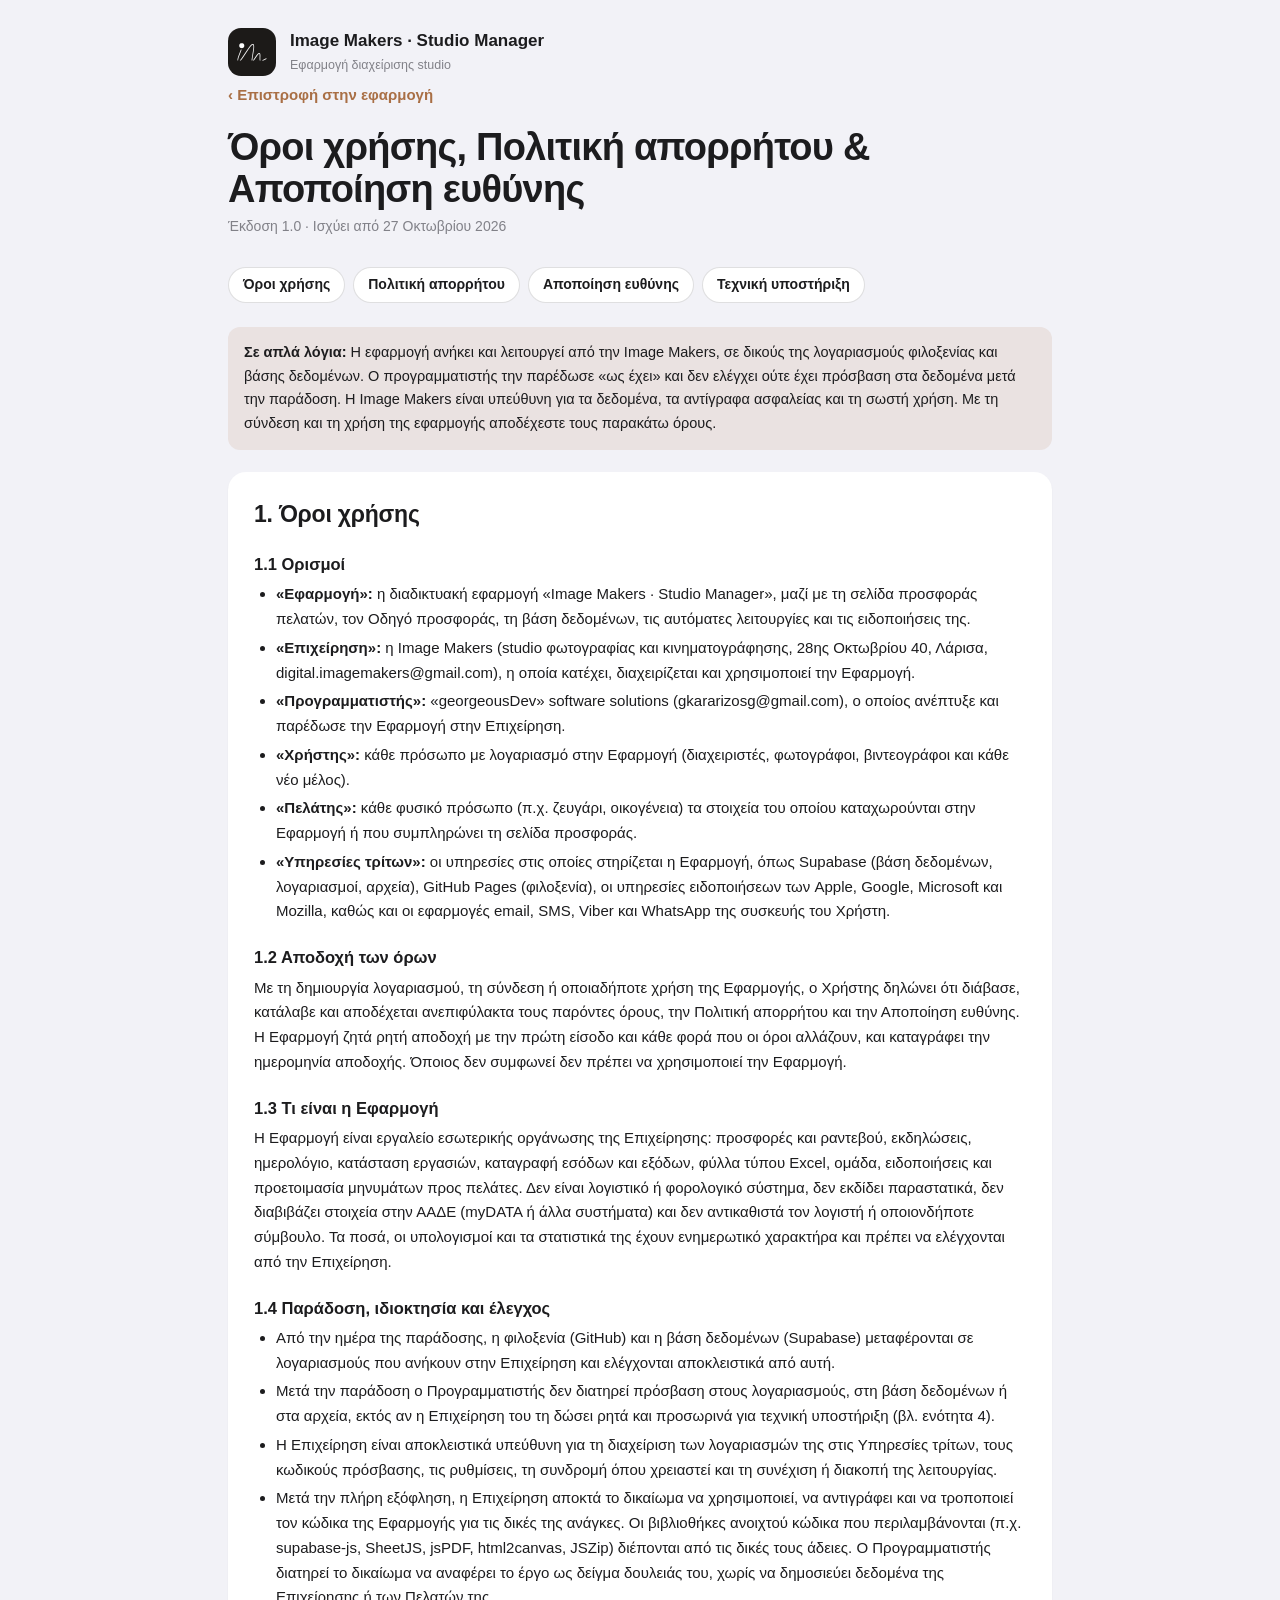
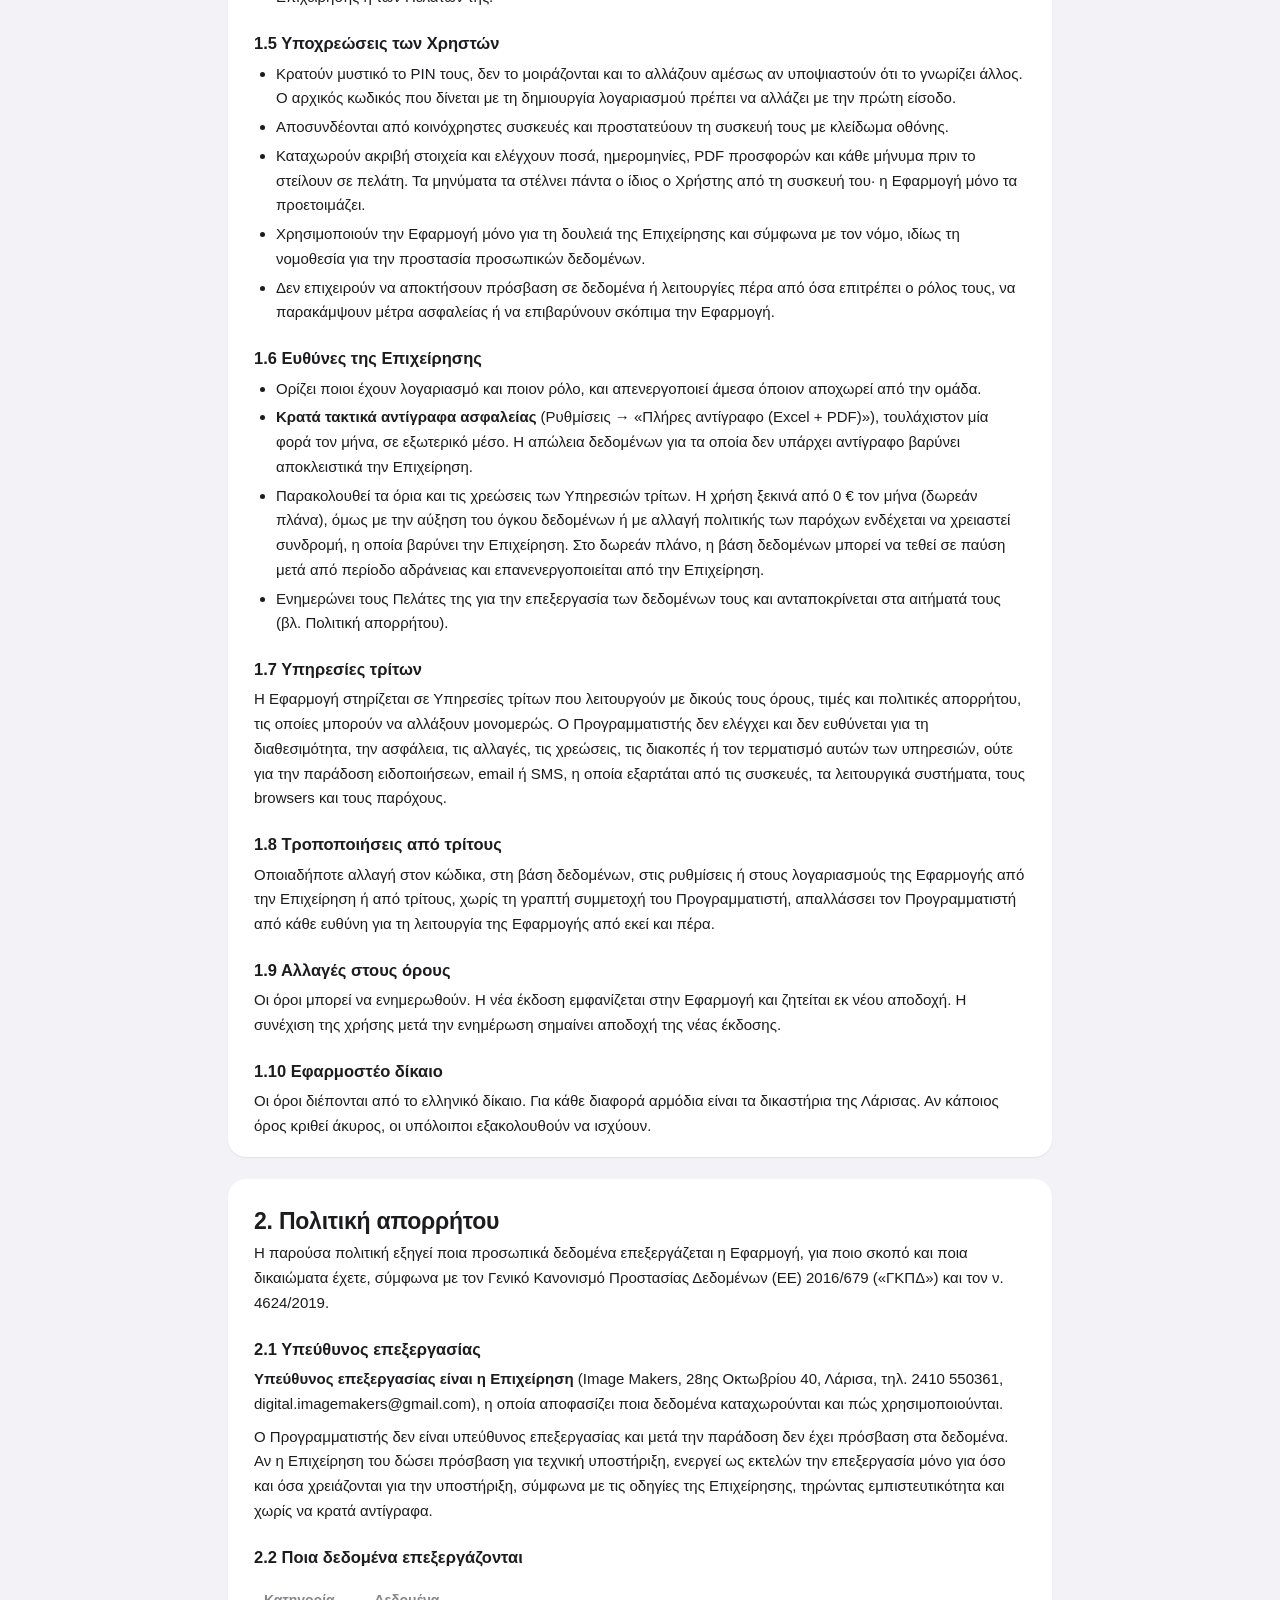
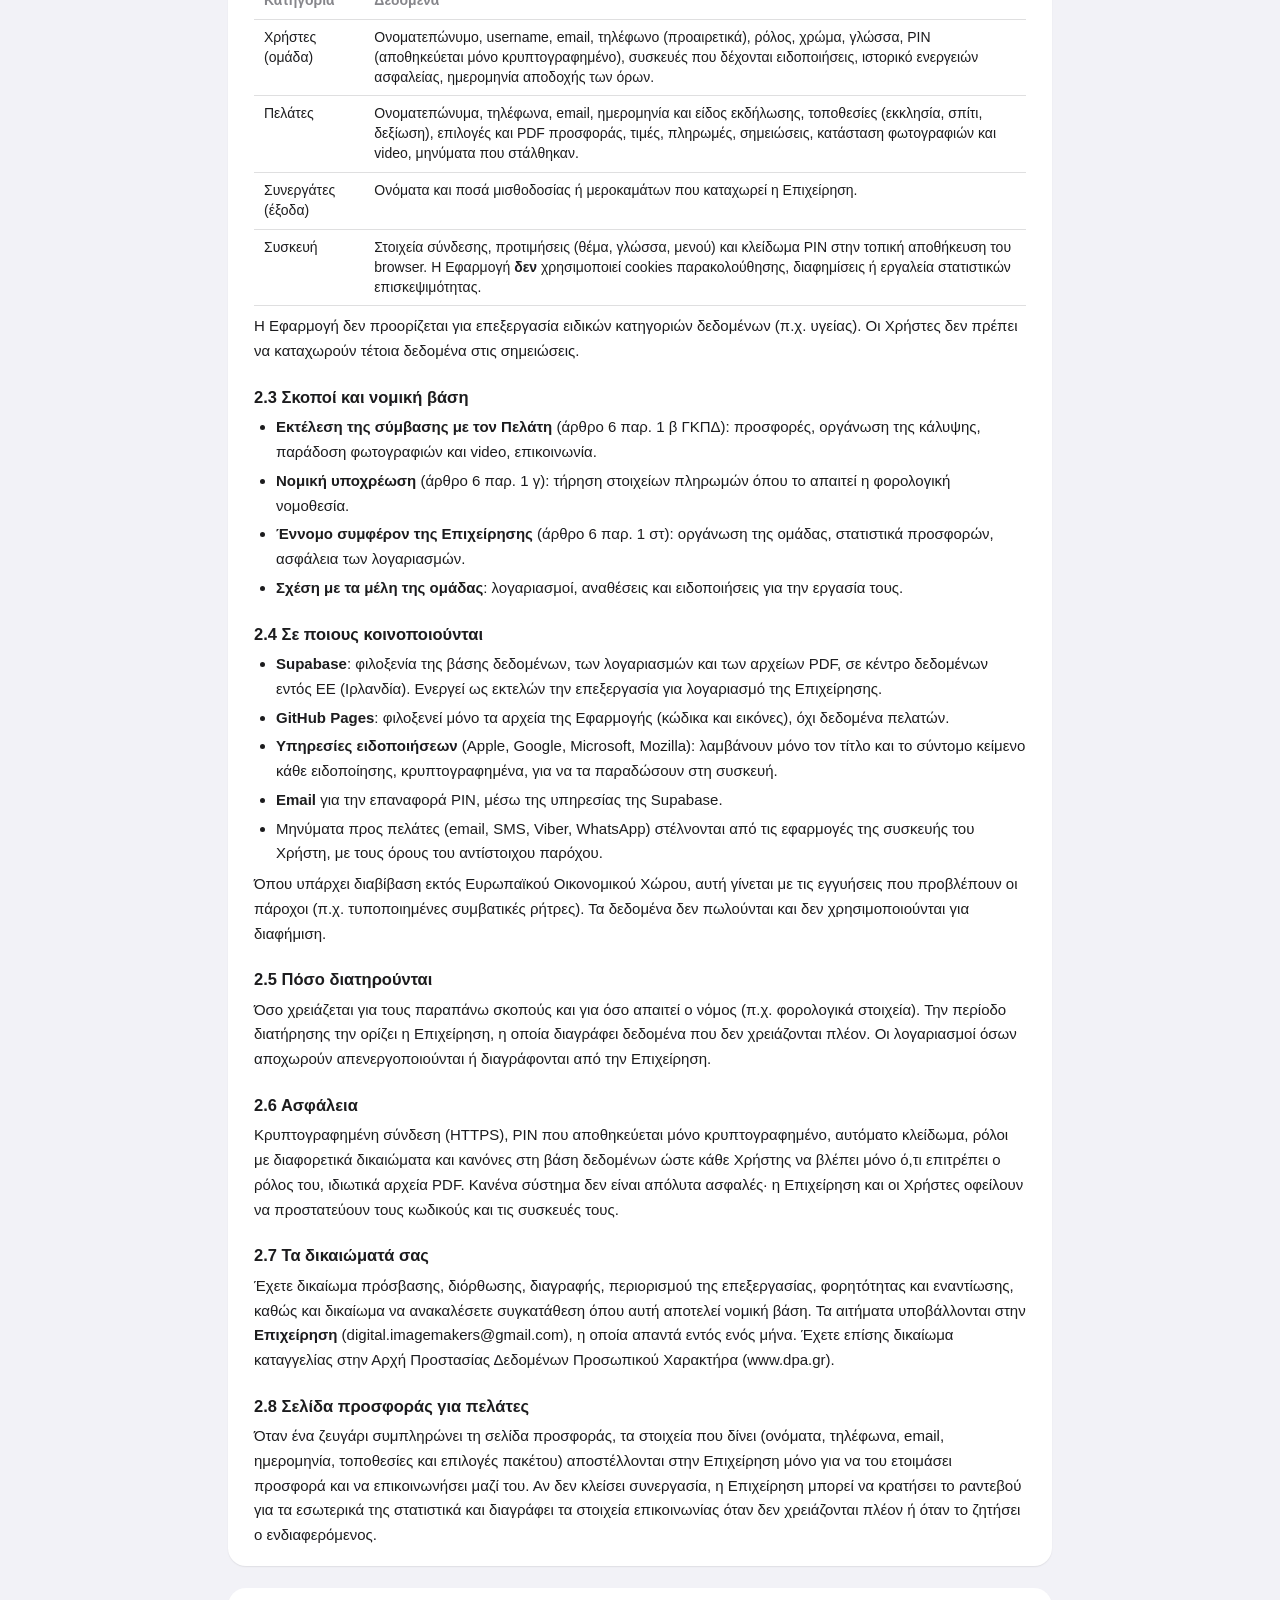
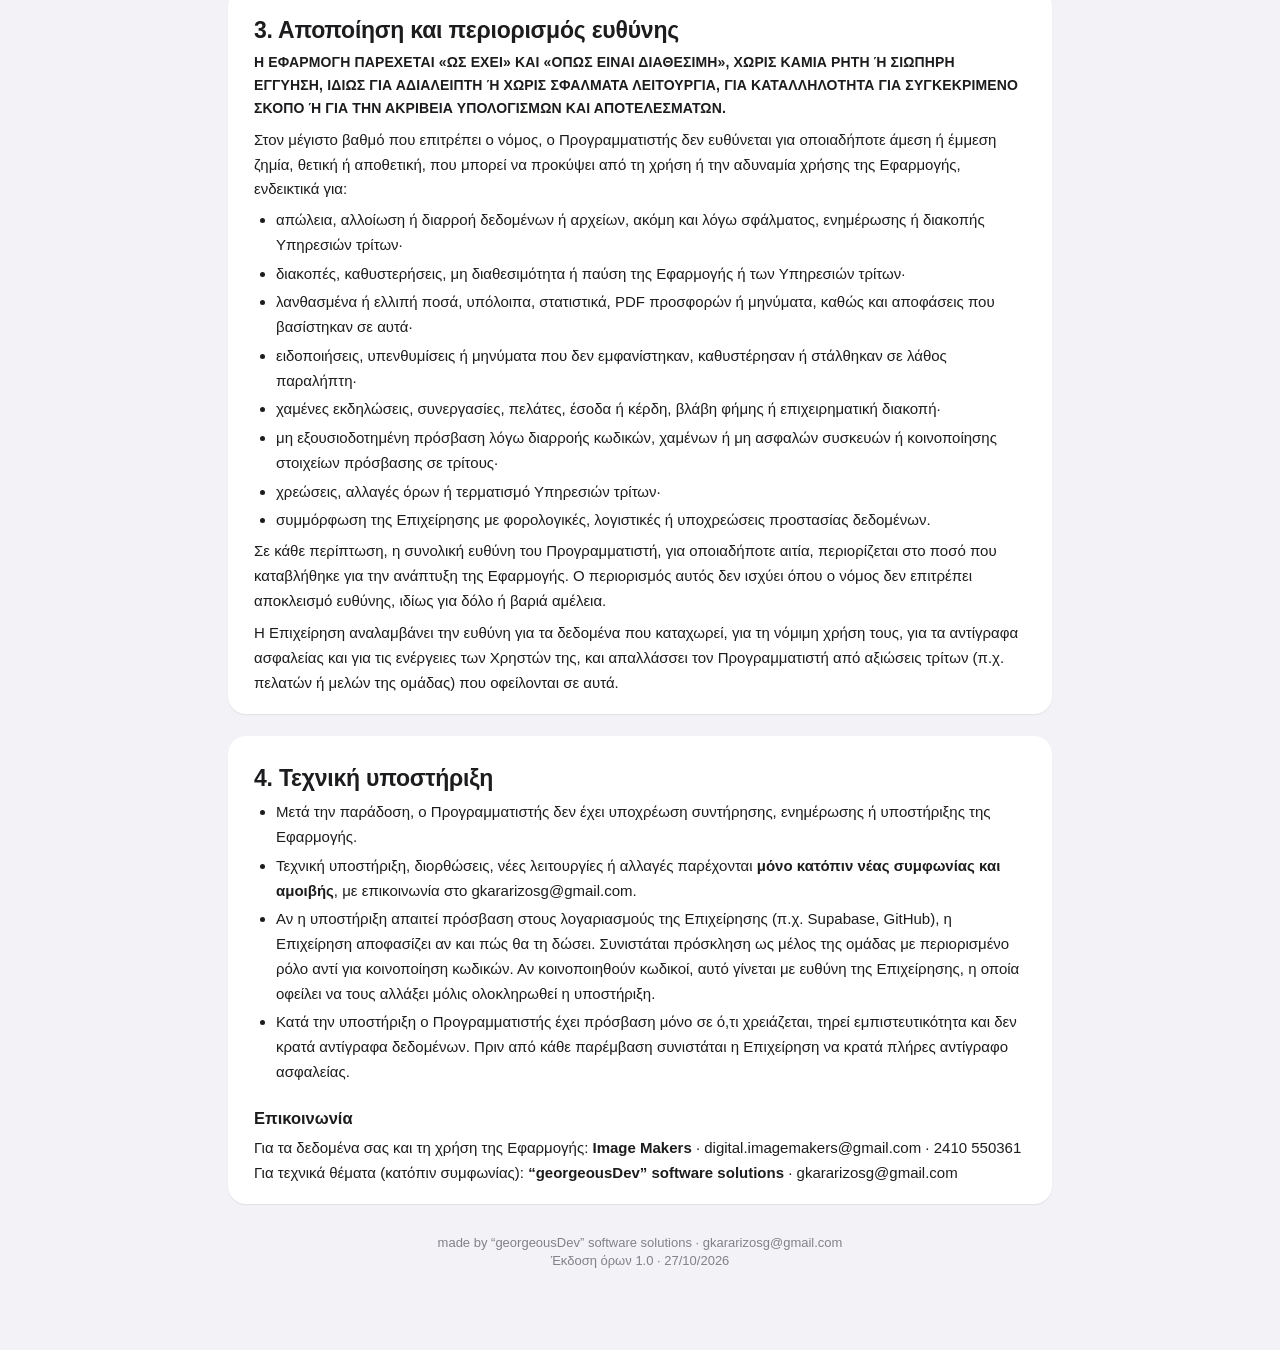
==== legal.html @ 02c9ab24 "Όροι χρήσης, Πολιτική απορρήτου και Αποποίηση ευθύνης με υποχρεωτική αποδοχή" ====
<!doctype html>
<html lang="el">
<head>
  <meta charset="utf-8">
  <meta name="viewport" content="width=device-width, initial-scale=1, viewport-fit=cover">
  <title>Όροι χρήσης & Απόρρητο · Image Makers Studio Manager</title>
  <meta name="theme-color" content="#f2f2f7">
  <link rel="icon" type="image/png" sizes="32x32" href="icons/favicon-32.png">
  <script>
    (function () {
      try {
        var p = localStorage.getItem('im.theme') || 'auto';
        var dark = p === 'dark' || (p === 'auto' && matchMedia('(prefers-color-scheme: dark)').matches);
        document.documentElement.dataset.theme = dark ? 'dark' : 'light';
      } catch (e) {}
    })();
  </script>
  <link rel="stylesheet" href="css/app.css">
  <style>
    body { background: var(--bg); }
    .legal { max-width: 860px; margin: 0 auto; padding: calc(28px + env(safe-area-inset-top, 0px)) max(18px, env(safe-area-inset-right, 0px)) 80px max(18px, env(safe-area-inset-left, 0px)); }
    .legal header { display: flex; align-items: center; gap: 14px; margin-bottom: 8px; }
    .legal header img { width: 48px; height: 48px; border-radius: 13px; }
    .legal header b { display: block; font-size: 17px; }
    .legal header small { color: var(--label-2); }
    .legal h1 { font-size: clamp(28px, 5vw, 38px); line-height: 1.1; margin: 22px 0 6px; letter-spacing: -.02em; }
    .legal .meta { color: var(--label-2); font-size: 14px; }
    .legal nav.toc { display: flex; flex-wrap: wrap; gap: 8px; margin: 20px 0 8px; position: sticky; top: 0; padding: 10px 0; background: var(--bg); z-index: 2; }
    .legal nav.toc a { padding: 7px 14px; border-radius: 999px; background: var(--bg-grouped); border: 1px solid var(--sep); color: var(--label); font-size: 14px; font-weight: 600; }
    .legal section { background: var(--bg-grouped); border-radius: 18px; padding: 26px 26px 18px; margin-top: 22px; box-shadow: var(--shadow-sm); scroll-margin-top: 70px; }
    .legal h2 { font-size: 23px; margin-bottom: 4px; letter-spacing: -.01em; }
    .legal h3 { font-size: 16.5px; margin: 22px 0 6px; }
    .legal p, .legal li { font-size: 15px; line-height: 1.65; color: var(--label); }
    .legal p + p { margin-top: 8px; }
    .legal ul, .legal ol { padding-left: 22px; margin: 6px 0; display: grid; gap: 4px; }
    .legal .box { background: var(--accent-soft); border-radius: 12px; padding: 14px 16px; margin: 14px 0; }
    .legal .box p { font-size: 14.5px; }
    .legal .caps { text-transform: uppercase; font-weight: 600; font-size: 14px; letter-spacing: .01em; }
    .legal table { width: 100%; border-collapse: collapse; margin: 8px 0; font-size: 14px; }
    .legal th, .legal td { text-align: left; vertical-align: top; padding: 8px 10px; border-bottom: 1px solid var(--sep); }
    .legal th { color: var(--label-2); font-weight: 600; }
    .legal .tbl { overflow-x: auto; }
    .legal footer { margin-top: 30px; text-align: center; color: var(--label-2); font-size: 13px; }
    .legal .back { display: inline-flex; gap: 6px; align-items: center; font-weight: 600; }
    @media print { .legal nav.toc { position: static; } .legal section { box-shadow: none; border: 1px solid #ddd; } }
  </style>
</head>
<body>
<main class="legal">
  <header>
    <img src="icons/icon-192.png" alt="">
    <div><b>Image Makers · Studio Manager</b><small>Εφαρμογή διαχείρισης studio</small></div>
  </header>
  <a class="back" href="./#/home">‹ Επιστροφή στην εφαρμογή</a>
  <h1>Όροι χρήσης, Πολιτική απορρήτου & Αποποίηση ευθύνης</h1>
  <div class="meta">Έκδοση 1.0 · Ισχύει από 27 Οκτωβρίου 2026</div>

  <nav class="toc" aria-label="Περιεχόμενα">
    <a href="#terms">Όροι χρήσης</a>
    <a href="#privacy">Πολιτική απορρήτου</a>
    <a href="#disclaimer">Αποποίηση ευθύνης</a>
    <a href="#support">Τεχνική υποστήριξη</a>
  </nav>

  <div class="box"><p><b>Σε απλά λόγια:</b> Η εφαρμογή ανήκει και λειτουργεί από την Image Makers, σε δικούς της λογαριασμούς φιλοξενίας και βάσης δεδομένων. Ο προγραμματιστής την παρέδωσε «ως έχει» και δεν ελέγχει ούτε έχει πρόσβαση στα δεδομένα μετά την παράδοση. Η Image Makers είναι υπεύθυνη για τα δεδομένα, τα αντίγραφα ασφαλείας και τη σωστή χρήση. Με τη σύνδεση και τη χρήση της εφαρμογής αποδέχεστε τους παρακάτω όρους.</p></div>

  <!-- ============================== ΟΡΟΙ ΧΡΗΣΗΣ ============================== -->
  <section id="terms">
    <h2>1. Όροι χρήσης</h2>

    <h3>1.1 Ορισμοί</h3>
    <ul>
      <li><b>«Εφαρμογή»:</b> η διαδικτυακή εφαρμογή «Image Makers · Studio Manager», μαζί με τη σελίδα προσφοράς πελατών, τον Οδηγό προσφοράς, τη βάση δεδομένων, τις αυτόματες λειτουργίες και τις ειδοποιήσεις της.</li>
      <li><b>«Επιχείρηση»:</b> η Image Makers (studio φωτογραφίας και κινηματογράφησης, 28ης Οκτωβρίου 40, Λάρισα, digital.imagemakers@gmail.com), η οποία κατέχει, διαχειρίζεται και χρησιμοποιεί την Εφαρμογή.</li>
      <li><b>«Προγραμματιστής»:</b> «georgeousDev» software solutions (gkararizosg@gmail.com), ο οποίος ανέπτυξε και παρέδωσε την Εφαρμογή στην Επιχείρηση.</li>
      <li><b>«Χρήστης»:</b> κάθε πρόσωπο με λογαριασμό στην Εφαρμογή (διαχειριστές, φωτογράφοι, βιντεογράφοι και κάθε νέο μέλος).</li>
      <li><b>«Πελάτης»:</b> κάθε φυσικό πρόσωπο (π.χ. ζευγάρι, οικογένεια) τα στοιχεία του οποίου καταχωρούνται στην Εφαρμογή ή που συμπληρώνει τη σελίδα προσφοράς.</li>
      <li><b>«Υπηρεσίες τρίτων»:</b> οι υπηρεσίες στις οποίες στηρίζεται η Εφαρμογή, όπως Supabase (βάση δεδομένων, λογαριασμοί, αρχεία), GitHub Pages (φιλοξενία), οι υπηρεσίες ειδοποιήσεων των Apple, Google, Microsoft και Mozilla, καθώς και οι εφαρμογές email, SMS, Viber και WhatsApp της συσκευής του Χρήστη.</li>
    </ul>

    <h3>1.2 Αποδοχή των όρων</h3>
    <p>Με τη δημιουργία λογαριασμού, τη σύνδεση ή οποιαδήποτε χρήση της Εφαρμογής, ο Χρήστης δηλώνει ότι διάβασε, κατάλαβε και αποδέχεται ανεπιφύλακτα τους παρόντες όρους, την Πολιτική απορρήτου και την Αποποίηση ευθύνης. Η Εφαρμογή ζητά ρητή αποδοχή με την πρώτη είσοδο και κάθε φορά που οι όροι αλλάζουν, και καταγράφει την ημερομηνία αποδοχής. Όποιος δεν συμφωνεί δεν πρέπει να χρησιμοποιεί την Εφαρμογή.</p>

    <h3>1.3 Τι είναι η Εφαρμογή</h3>
    <p>Η Εφαρμογή είναι εργαλείο εσωτερικής οργάνωσης της Επιχείρησης: προσφορές και ραντεβού, εκδηλώσεις, ημερολόγιο, κατάσταση εργασιών, καταγραφή εσόδων και εξόδων, φύλλα τύπου Excel, ομάδα, ειδοποιήσεις και προετοιμασία μηνυμάτων προς πελάτες. Δεν είναι λογιστικό ή φορολογικό σύστημα, δεν εκδίδει παραστατικά, δεν διαβιβάζει στοιχεία στην ΑΑΔΕ (myDATA ή άλλα συστήματα) και δεν αντικαθιστά τον λογιστή ή οποιονδήποτε σύμβουλο. Τα ποσά, οι υπολογισμοί και τα στατιστικά της έχουν ενημερωτικό χαρακτήρα και πρέπει να ελέγχονται από την Επιχείρηση.</p>

    <h3>1.4 Παράδοση, ιδιοκτησία και έλεγχος</h3>
    <ul>
      <li>Από την ημέρα της παράδοσης, η φιλοξενία (GitHub) και η βάση δεδομένων (Supabase) μεταφέρονται σε λογαριασμούς που ανήκουν στην Επιχείρηση και ελέγχονται αποκλειστικά από αυτή.</li>
      <li>Μετά την παράδοση ο Προγραμματιστής δεν διατηρεί πρόσβαση στους λογαριασμούς, στη βάση δεδομένων ή στα αρχεία, εκτός αν η Επιχείρηση του τη δώσει ρητά και προσωρινά για τεχνική υποστήριξη (βλ. ενότητα 4).</li>
      <li>Η Επιχείρηση είναι αποκλειστικά υπεύθυνη για τη διαχείριση των λογαριασμών της στις Υπηρεσίες τρίτων, τους κωδικούς πρόσβασης, τις ρυθμίσεις, τη συνδρομή όπου χρειαστεί και τη συνέχιση ή διακοπή της λειτουργίας.</li>
      <li>Μετά την πλήρη εξόφληση, η Επιχείρηση αποκτά το δικαίωμα να χρησιμοποιεί, να αντιγράφει και να τροποποιεί τον κώδικα της Εφαρμογής για τις δικές της ανάγκες. Οι βιβλιοθήκες ανοιχτού κώδικα που περιλαμβάνονται (π.χ. supabase-js, SheetJS, jsPDF, html2canvas, JSZip) διέπονται από τις δικές τους άδειες. Ο Προγραμματιστής διατηρεί το δικαίωμα να αναφέρει το έργο ως δείγμα δουλειάς του, χωρίς να δημοσιεύει δεδομένα της Επιχείρησης ή των Πελατών της.</li>
    </ul>

    <h3>1.5 Υποχρεώσεις των Χρηστών</h3>
    <ul>
      <li>Κρατούν μυστικό το PIN τους, δεν το μοιράζονται και το αλλάζουν αμέσως αν υποψιαστούν ότι το γνωρίζει άλλος. Ο αρχικός κωδικός που δίνεται με τη δημιουργία λογαριασμού πρέπει να αλλάζει με την πρώτη είσοδο.</li>
      <li>Αποσυνδέονται από κοινόχρηστες συσκευές και προστατεύουν τη συσκευή τους με κλείδωμα οθόνης.</li>
      <li>Καταχωρούν ακριβή στοιχεία και ελέγχουν ποσά, ημερομηνίες, PDF προσφορών και κάθε μήνυμα πριν το στείλουν σε πελάτη. Τα μηνύματα τα στέλνει πάντα ο ίδιος ο Χρήστης από τη συσκευή του· η Εφαρμογή μόνο τα προετοιμάζει.</li>
      <li>Χρησιμοποιούν την Εφαρμογή μόνο για τη δουλειά της Επιχείρησης και σύμφωνα με τον νόμο, ιδίως τη νομοθεσία για την προστασία προσωπικών δεδομένων.</li>
      <li>Δεν επιχειρούν να αποκτήσουν πρόσβαση σε δεδομένα ή λειτουργίες πέρα από όσα επιτρέπει ο ρόλος τους, να παρακάμψουν μέτρα ασφαλείας ή να επιβαρύνουν σκόπιμα την Εφαρμογή.</li>
    </ul>

    <h3>1.6 Ευθύνες της Επιχείρησης</h3>
    <ul>
      <li>Ορίζει ποιοι έχουν λογαριασμό και ποιον ρόλο, και απενεργοποιεί άμεσα όποιον αποχωρεί από την ομάδα.</li>
      <li><b>Κρατά τακτικά αντίγραφα ασφαλείας</b> (Ρυθμίσεις → «Πλήρες αντίγραφο (Excel + PDF)»), τουλάχιστον μία φορά τον μήνα, σε εξωτερικό μέσο. Η απώλεια δεδομένων για τα οποία δεν υπάρχει αντίγραφο βαρύνει αποκλειστικά την Επιχείρηση.</li>
      <li>Παρακολουθεί τα όρια και τις χρεώσεις των Υπηρεσιών τρίτων. Η χρήση ξεκινά από 0 € τον μήνα (δωρεάν πλάνα), όμως με την αύξηση του όγκου δεδομένων ή με αλλαγή πολιτικής των παρόχων ενδέχεται να χρειαστεί συνδρομή, η οποία βαρύνει την Επιχείρηση. Στο δωρεάν πλάνο, η βάση δεδομένων μπορεί να τεθεί σε παύση μετά από περίοδο αδράνειας και επανενεργοποιείται από την Επιχείρηση.</li>
      <li>Ενημερώνει τους Πελάτες της για την επεξεργασία των δεδομένων τους και ανταποκρίνεται στα αιτήματά τους (βλ. Πολιτική απορρήτου).</li>
    </ul>

    <h3>1.7 Υπηρεσίες τρίτων</h3>
    <p>Η Εφαρμογή στηρίζεται σε Υπηρεσίες τρίτων που λειτουργούν με δικούς τους όρους, τιμές και πολιτικές απορρήτου, τις οποίες μπορούν να αλλάξουν μονομερώς. Ο Προγραμματιστής δεν ελέγχει και δεν ευθύνεται για τη διαθεσιμότητα, την ασφάλεια, τις αλλαγές, τις χρεώσεις, τις διακοπές ή τον τερματισμό αυτών των υπηρεσιών, ούτε για την παράδοση ειδοποιήσεων, email ή SMS, η οποία εξαρτάται από τις συσκευές, τα λειτουργικά συστήματα, τους browsers και τους παρόχους.</p>

    <h3>1.8 Τροποποιήσεις από τρίτους</h3>
    <p>Οποιαδήποτε αλλαγή στον κώδικα, στη βάση δεδομένων, στις ρυθμίσεις ή στους λογαριασμούς της Εφαρμογής από την Επιχείρηση ή από τρίτους, χωρίς τη γραπτή συμμετοχή του Προγραμματιστή, απαλλάσσει τον Προγραμματιστή από κάθε ευθύνη για τη λειτουργία της Εφαρμογής από εκεί και πέρα.</p>

    <h3>1.9 Αλλαγές στους όρους</h3>
    <p>Οι όροι μπορεί να ενημερωθούν. Η νέα έκδοση εμφανίζεται στην Εφαρμογή και ζητείται εκ νέου αποδοχή. Η συνέχιση της χρήσης μετά την ενημέρωση σημαίνει αποδοχή της νέας έκδοσης.</p>

    <h3>1.10 Εφαρμοστέο δίκαιο</h3>
    <p>Οι όροι διέπονται από το ελληνικό δίκαιο. Για κάθε διαφορά αρμόδια είναι τα δικαστήρια της Λάρισας. Αν κάποιος όρος κριθεί άκυρος, οι υπόλοιποι εξακολουθούν να ισχύουν.</p>
  </section>

  <!-- ============================== ΑΠΟΡΡΗΤΟ ============================== -->
  <section id="privacy">
    <h2>2. Πολιτική απορρήτου</h2>
    <p>Η παρούσα πολιτική εξηγεί ποια προσωπικά δεδομένα επεξεργάζεται η Εφαρμογή, για ποιο σκοπό και ποια δικαιώματα έχετε, σύμφωνα με τον Γενικό Κανονισμό Προστασίας Δεδομένων (ΕΕ) 2016/679 («ΓΚΠΔ») και τον ν. 4624/2019.</p>

    <h3>2.1 Υπεύθυνος επεξεργασίας</h3>
    <p><b>Υπεύθυνος επεξεργασίας είναι η Επιχείρηση</b> (Image Makers, 28ης Οκτωβρίου 40, Λάρισα, τηλ. 2410 550361, digital.imagemakers@gmail.com), η οποία αποφασίζει ποια δεδομένα καταχωρούνται και πώς χρησιμοποιούνται.</p>
    <p>Ο Προγραμματιστής δεν είναι υπεύθυνος επεξεργασίας και μετά την παράδοση δεν έχει πρόσβαση στα δεδομένα. Αν η Επιχείρηση του δώσει πρόσβαση για τεχνική υποστήριξη, ενεργεί ως εκτελών την επεξεργασία μόνο για όσο και όσα χρειάζονται για την υποστήριξη, σύμφωνα με τις οδηγίες της Επιχείρησης, τηρώντας εμπιστευτικότητα και χωρίς να κρατά αντίγραφα.</p>

    <h3>2.2 Ποια δεδομένα επεξεργάζονται</h3>
    <div class="tbl"><table>
      <tr><th>Κατηγορία</th><th>Δεδομένα</th></tr>
      <tr><td>Χρήστες (ομάδα)</td><td>Ονοματεπώνυμο, username, email, τηλέφωνο (προαιρετικά), ρόλος, χρώμα, γλώσσα, PIN (αποθηκεύεται μόνο κρυπτογραφημένο), συσκευές που δέχονται ειδοποιήσεις, ιστορικό ενεργειών ασφαλείας, ημερομηνία αποδοχής των όρων.</td></tr>
      <tr><td>Πελάτες</td><td>Ονοματεπώνυμα, τηλέφωνα, email, ημερομηνία και είδος εκδήλωσης, τοποθεσίες (εκκλησία, σπίτι, δεξίωση), επιλογές και PDF προσφοράς, τιμές, πληρωμές, σημειώσεις, κατάσταση φωτογραφιών και video, μηνύματα που στάλθηκαν.</td></tr>
      <tr><td>Συνεργάτες (έξοδα)</td><td>Ονόματα και ποσά μισθοδοσίας ή μεροκαμάτων που καταχωρεί η Επιχείρηση.</td></tr>
      <tr><td>Συσκευή</td><td>Στοιχεία σύνδεσης, προτιμήσεις (θέμα, γλώσσα, μενού) και κλείδωμα PIN στην τοπική αποθήκευση του browser. Η Εφαρμογή <b>δεν</b> χρησιμοποιεί cookies παρακολούθησης, διαφημίσεις ή εργαλεία στατιστικών επισκεψιμότητας.</td></tr>
    </table></div>
    <p>Η Εφαρμογή δεν προορίζεται για επεξεργασία ειδικών κατηγοριών δεδομένων (π.χ. υγείας). Οι Χρήστες δεν πρέπει να καταχωρούν τέτοια δεδομένα στις σημειώσεις.</p>

    <h3>2.3 Σκοποί και νομική βάση</h3>
    <ul>
      <li><b>Εκτέλεση της σύμβασης με τον Πελάτη</b> (άρθρο 6 παρ. 1 β ΓΚΠΔ): προσφορές, οργάνωση της κάλυψης, παράδοση φωτογραφιών και video, επικοινωνία.</li>
      <li><b>Νομική υποχρέωση</b> (άρθρο 6 παρ. 1 γ): τήρηση στοιχείων πληρωμών όπου το απαιτεί η φορολογική νομοθεσία.</li>
      <li><b>Έννομο συμφέρον της Επιχείρησης</b> (άρθρο 6 παρ. 1 στ): οργάνωση της ομάδας, στατιστικά προσφορών, ασφάλεια των λογαριασμών.</li>
      <li><b>Σχέση με τα μέλη της ομάδας</b>: λογαριασμοί, αναθέσεις και ειδοποιήσεις για την εργασία τους.</li>
    </ul>

    <h3>2.4 Σε ποιους κοινοποιούνται</h3>
    <ul>
      <li><b>Supabase</b>: φιλοξενία της βάσης δεδομένων, των λογαριασμών και των αρχείων PDF, σε κέντρο δεδομένων εντός ΕΕ (Ιρλανδία). Ενεργεί ως εκτελών την επεξεργασία για λογαριασμό της Επιχείρησης.</li>
      <li><b>GitHub Pages</b>: φιλοξενεί μόνο τα αρχεία της Εφαρμογής (κώδικα και εικόνες), όχι δεδομένα πελατών.</li>
      <li><b>Υπηρεσίες ειδοποιήσεων</b> (Apple, Google, Microsoft, Mozilla): λαμβάνουν μόνο τον τίτλο και το σύντομο κείμενο κάθε ειδοποίησης, κρυπτογραφημένα, για να τα παραδώσουν στη συσκευή.</li>
      <li><b>Email</b> για την επαναφορά PIN, μέσω της υπηρεσίας της Supabase.</li>
      <li>Μηνύματα προς πελάτες (email, SMS, Viber, WhatsApp) στέλνονται από τις εφαρμογές της συσκευής του Χρήστη, με τους όρους του αντίστοιχου παρόχου.</li>
    </ul>
    <p>Όπου υπάρχει διαβίβαση εκτός Ευρωπαϊκού Οικονομικού Χώρου, αυτή γίνεται με τις εγγυήσεις που προβλέπουν οι πάροχοι (π.χ. τυποποιημένες συμβατικές ρήτρες). Τα δεδομένα δεν πωλούνται και δεν χρησιμοποιούνται για διαφήμιση.</p>

    <h3>2.5 Πόσο διατηρούνται</h3>
    <p>Όσο χρειάζεται για τους παραπάνω σκοπούς και για όσο απαιτεί ο νόμος (π.χ. φορολογικά στοιχεία). Την περίοδο διατήρησης την ορίζει η Επιχείρηση, η οποία διαγράφει δεδομένα που δεν χρειάζονται πλέον. Οι λογαριασμοί όσων αποχωρούν απενεργοποιούνται ή διαγράφονται από την Επιχείρηση.</p>

    <h3>2.6 Ασφάλεια</h3>
    <p>Κρυπτογραφημένη σύνδεση (HTTPS), PIN που αποθηκεύεται μόνο κρυπτογραφημένο, αυτόματο κλείδωμα, ρόλοι με διαφορετικά δικαιώματα και κανόνες στη βάση δεδομένων ώστε κάθε Χρήστης να βλέπει μόνο ό,τι επιτρέπει ο ρόλος του, ιδιωτικά αρχεία PDF. Κανένα σύστημα δεν είναι απόλυτα ασφαλές· η Επιχείρηση και οι Χρήστες οφείλουν να προστατεύουν τους κωδικούς και τις συσκευές τους.</p>

    <h3>2.7 Τα δικαιώματά σας</h3>
    <p>Έχετε δικαίωμα πρόσβασης, διόρθωσης, διαγραφής, περιορισμού της επεξεργασίας, φορητότητας και εναντίωσης, καθώς και δικαίωμα να ανακαλέσετε συγκατάθεση όπου αυτή αποτελεί νομική βάση. Τα αιτήματα υποβάλλονται στην <b>Επιχείρηση</b> (digital.imagemakers@gmail.com), η οποία απαντά εντός ενός μήνα. Έχετε επίσης δικαίωμα καταγγελίας στην Αρχή Προστασίας Δεδομένων Προσωπικού Χαρακτήρα (www.dpa.gr).</p>

    <h3>2.8 Σελίδα προσφοράς για πελάτες</h3>
    <p>Όταν ένα ζευγάρι συμπληρώνει τη σελίδα προσφοράς, τα στοιχεία που δίνει (ονόματα, τηλέφωνα, email, ημερομηνία, τοποθεσίες και επιλογές πακέτου) αποστέλλονται στην Επιχείρηση μόνο για να του ετοιμάσει προσφορά και να επικοινωνήσει μαζί του. Αν δεν κλείσει συνεργασία, η Επιχείρηση μπορεί να κρατήσει το ραντεβού για τα εσωτερικά της στατιστικά και διαγράφει τα στοιχεία επικοινωνίας όταν δεν χρειάζονται πλέον ή όταν το ζητήσει ο ενδιαφερόμενος.</p>
  </section>

  <!-- ============================== ΑΠΟΠΟΙΗΣΗ ============================== -->
  <section id="disclaimer">
    <h2>3. Αποποίηση και περιορισμός ευθύνης</h2>
    <p class="caps">Η Εφαρμογή παρέχεται «ως έχει» και «όπως είναι διαθέσιμη», χωρίς καμία ρητή ή σιωπηρή εγγύηση, ιδίως για αδιάλειπτη ή χωρίς σφάλματα λειτουργία, για καταλληλότητα για συγκεκριμένο σκοπό ή για την ακρίβεια υπολογισμών και αποτελεσμάτων.</p>
    <p>Στον μέγιστο βαθμό που επιτρέπει ο νόμος, ο Προγραμματιστής δεν ευθύνεται για οποιαδήποτε άμεση ή έμμεση ζημία, θετική ή αποθετική, που μπορεί να προκύψει από τη χρήση ή την αδυναμία χρήσης της Εφαρμογής, ενδεικτικά για:</p>
    <ul>
      <li>απώλεια, αλλοίωση ή διαρροή δεδομένων ή αρχείων, ακόμη και λόγω σφάλματος, ενημέρωσης ή διακοπής Υπηρεσιών τρίτων·</li>
      <li>διακοπές, καθυστερήσεις, μη διαθεσιμότητα ή παύση της Εφαρμογής ή των Υπηρεσιών τρίτων·</li>
      <li>λανθασμένα ή ελλιπή ποσά, υπόλοιπα, στατιστικά, PDF προσφορών ή μηνύματα, καθώς και αποφάσεις που βασίστηκαν σε αυτά·</li>
      <li>ειδοποιήσεις, υπενθυμίσεις ή μηνύματα που δεν εμφανίστηκαν, καθυστέρησαν ή στάλθηκαν σε λάθος παραλήπτη·</li>
      <li>χαμένες εκδηλώσεις, συνεργασίες, πελάτες, έσοδα ή κέρδη, βλάβη φήμης ή επιχειρηματική διακοπή·</li>
      <li>μη εξουσιοδοτημένη πρόσβαση λόγω διαρροής κωδικών, χαμένων ή μη ασφαλών συσκευών ή κοινοποίησης στοιχείων πρόσβασης σε τρίτους·</li>
      <li>χρεώσεις, αλλαγές όρων ή τερματισμό Υπηρεσιών τρίτων·</li>
      <li>συμμόρφωση της Επιχείρησης με φορολογικές, λογιστικές ή υποχρεώσεις προστασίας δεδομένων.</li>
    </ul>
    <p>Σε κάθε περίπτωση, η συνολική ευθύνη του Προγραμματιστή, για οποιαδήποτε αιτία, περιορίζεται στο ποσό που καταβλήθηκε για την ανάπτυξη της Εφαρμογής. Ο περιορισμός αυτός δεν ισχύει όπου ο νόμος δεν επιτρέπει αποκλεισμό ευθύνης, ιδίως για δόλο ή βαριά αμέλεια.</p>
    <p>Η Επιχείρηση αναλαμβάνει την ευθύνη για τα δεδομένα που καταχωρεί, για τη νόμιμη χρήση τους, για τα αντίγραφα ασφαλείας και για τις ενέργειες των Χρηστών της, και απαλλάσσει τον Προγραμματιστή από αξιώσεις τρίτων (π.χ. πελατών ή μελών της ομάδας) που οφείλονται σε αυτά.</p>
  </section>

  <!-- ============================== ΥΠΟΣΤΗΡΙΞΗ ============================== -->
  <section id="support">
    <h2>4. Τεχνική υποστήριξη</h2>
    <ul>
      <li>Μετά την παράδοση, ο Προγραμματιστής δεν έχει υποχρέωση συντήρησης, ενημέρωσης ή υποστήριξης της Εφαρμογής.</li>
      <li>Τεχνική υποστήριξη, διορθώσεις, νέες λειτουργίες ή αλλαγές παρέχονται <b>μόνο κατόπιν νέας συμφωνίας και αμοιβής</b>, με επικοινωνία στο gkararizosg@gmail.com.</li>
      <li>Αν η υποστήριξη απαιτεί πρόσβαση στους λογαριασμούς της Επιχείρησης (π.χ. Supabase, GitHub), η Επιχείρηση αποφασίζει αν και πώς θα τη δώσει. Συνιστάται πρόσκληση ως μέλος της ομάδας με περιορισμένο ρόλο αντί για κοινοποίηση κωδικών. Αν κοινοποιηθούν κωδικοί, αυτό γίνεται με ευθύνη της Επιχείρησης, η οποία οφείλει να τους αλλάξει μόλις ολοκληρωθεί η υποστήριξη.</li>
      <li>Κατά την υποστήριξη ο Προγραμματιστής έχει πρόσβαση μόνο σε ό,τι χρειάζεται, τηρεί εμπιστευτικότητα και δεν κρατά αντίγραφα δεδομένων. Πριν από κάθε παρέμβαση συνιστάται η Επιχείρηση να κρατά πλήρες αντίγραφο ασφαλείας.</li>
    </ul>
    <h3>Επικοινωνία</h3>
    <p>Για τα δεδομένα σας και τη χρήση της Εφαρμογής: <b>Image Makers</b> · digital.imagemakers@gmail.com · 2410 550361<br>
    Για τεχνικά θέματα (κατόπιν συμφωνίας): <b>“georgeousDev” software solutions</b> · gkararizosg@gmail.com</p>
  </section>

  <footer>made by “georgeousDev” software solutions · gkararizosg@gmail.com<br>Έκδοση όρων 1.0 · 27/10/2026</footer>
</main>
</body>
</html>
---- css/app.css ----
/* =====================================================================
   IMAGE MAKERS · Studio Manager — Design system
   ===================================================================== */
:root {
  --font: -apple-system, BlinkMacSystemFont, "SF Pro Text", "Inter", "Segoe UI", Roboto, "Helvetica Neue", Arial, sans-serif;
  --font-display: -apple-system, BlinkMacSystemFont, "SF Pro Display", "Inter", "Segoe UI", Roboto, sans-serif;
  --serif: "New York", Georgia, "Times New Roman", serif;
  --mono: ui-monospace, "SF Mono", Menlo, Consolas, monospace;

  --bg: #f2f2f7;
  --bg-elev: #ffffff;
  --bg-elev-2: #f7f7fa;
  --bg-grouped: #ffffff;
  --fill: rgba(120, 120, 128, .12);
  --fill-2: rgba(120, 120, 128, .08);
  --fill-strong: rgba(120, 120, 128, .2);
  --label: #1c1c1e;
  --label-2: rgba(60, 60, 67, .62);
  --label-3: rgba(60, 60, 67, .38);
  --sep: rgba(60, 60, 67, .16);
  --sep-strong: rgba(60, 60, 67, .29);
  --bar: rgba(249, 249, 251, .78);
  --sidebar: rgba(246, 245, 243, .86);
  --shadow-sm: 0 1px 2px rgba(0, 0, 0, .05), 0 1px 1px rgba(0, 0, 0, .03);
  --shadow: 0 8px 30px rgba(0, 0, 0, .08), 0 1px 3px rgba(0, 0, 0, .05);
  --shadow-lg: 0 24px 70px rgba(0, 0, 0, .18), 0 4px 12px rgba(0, 0, 0, .06);

  --accent: #a96f45;
  --accent-strong: #8d5532;
  --accent-soft: rgba(169, 111, 69, .12);
  --on-accent: #ffffff;
  --green: #2f9e57;
  --green-soft: rgba(52, 199, 89, .14);
  --row-paid: rgba(52, 199, 89, .16);
  --red: #e5372c;
  --red-soft: rgba(255, 59, 48, .12);
  --row-sos: rgba(255, 59, 48, .16);
  --appt-rej: rgba(255, 59, 48, .14);
  --appt-stale: rgba(255, 204, 0, .24);
  --wf-warn: rgba(255, 149, 0, .17);
  --wf-late: rgba(255, 59, 48, .15);
  --orange: #e8890c;
  --orange-soft: rgba(255, 149, 0, .14);
  --blue: #0a7aff;
  --blue-soft: rgba(10, 122, 255, .12);
  --purple: #8e5bd6;
  --teal: #1a9fb3;

  --cat-wedding: #a96f45;
  --cat-baptism: #2f86d6;
  --cat-wedding_baptism: #8e5bd6;
  --cat-promo: #1a9f8b;
  --cat-other: #8a8a8e;
  --chart-in: #2a78c2;
  --chart-out: #d9800b;

  --radius-xs: 8px;
  --radius-sm: 10px;
  --radius: 14px;
  --radius-lg: 20px;
  --radius-xl: 28px;
  --ease: cubic-bezier(.32, .72, 0, 1);
  --ease-out: cubic-bezier(.2, .8, .2, 1);
  --spring: cubic-bezier(.34, 1.4, .64, 1);

  --sidebar-w: 264px;
  --sidebar-w-collapsed: 76px;
  --tabbar-h: 58px;
  --topbar-h: 56px;
  --safe-top: env(safe-area-inset-top, 0px);
  --safe-bottom: env(safe-area-inset-bottom, 0px);
  --safe-left: env(safe-area-inset-left, 0px);
  --safe-right: env(safe-area-inset-right, 0px);
  color-scheme: light;
}

@media (prefers-color-scheme: dark) {
  :root:not([data-theme="light"]) { --theme-dark: 1; }
}
:root[data-theme="dark"], :root.dark {
  --bg: #000000;
  --bg-elev: #1c1c1e;
  --bg-elev-2: #2c2c2e;
  --bg-grouped: #1c1c1e;
  --fill: rgba(120, 120, 128, .24);
  --fill-2: rgba(120, 120, 128, .16);
  --fill-strong: rgba(120, 120, 128, .36);
  --label: #f5f5f7;
  --label-2: rgba(235, 235, 245, .62);
  --label-3: rgba(235, 235, 245, .32);
  --sep: rgba(84, 84, 88, .5);
  --sep-strong: rgba(84, 84, 88, .75);
  --bar: rgba(22, 22, 24, .78);
  --sidebar: rgba(22, 21, 20, .86);
  --shadow-sm: 0 1px 2px rgba(0, 0, 0, .4);
  --shadow: 0 8px 30px rgba(0, 0, 0, .45);
  --shadow-lg: 0 24px 70px rgba(0, 0, 0, .6);
  --accent: #d0935f;
  --accent-strong: #e0a573;
  --accent-soft: rgba(208, 147, 95, .16);
  --on-accent: #1a120c;
  --green: #32d167;
  --green-soft: rgba(50, 209, 103, .16);
  --row-paid: rgba(50, 209, 103, .17);
  --appt-rej: rgba(255, 69, 58, .2);
  --appt-stale: rgba(255, 214, 10, .2);
  --wf-warn: rgba(255, 159, 10, .2);
  --wf-late: rgba(255, 69, 58, .2);
  --red: #ff5a50;
  --red-soft: rgba(255, 90, 80, .16);
  --row-sos: rgba(255, 69, 58, .24);
  --orange: #ff9f0a;
  --blue: #3e9bff;
  --blue-soft: rgba(62, 155, 255, .18);
  --cat-wedding: #d0935f;
  --cat-baptism: #4ea3f0;
  --cat-wedding_baptism: #a77ae6;
  --cat-promo: #2fc0a8;
  --chart-in: #3d8fe0;
  --chart-out: #c76d0a;
  color-scheme: dark;
}

* { box-sizing: border-box; -webkit-tap-highlight-color: transparent; }
html, body { height: 100%; }
html { -webkit-text-size-adjust: 100%; text-size-adjust: 100%; }
body {
  margin: 0;
  font-family: var(--font);
  font-size: 15px;
  line-height: 1.42;
  color: var(--label);
  background: var(--bg);
  -webkit-font-smoothing: antialiased;
  -moz-osx-font-smoothing: grayscale;
  overscroll-behavior-y: none;
}
button, input, select, textarea { font: inherit; color: inherit; }
button { cursor: pointer; }
a { color: var(--accent); text-decoration: none; }
img { max-width: 100%; display: block; }
h1, h2, h3, h4, p { margin: 0; }
::selection { background: var(--accent-soft); }
[hidden] { display: none !important; }
.sr-only { position: absolute; width: 1px; height: 1px; overflow: hidden; clip: rect(0 0 0 0); white-space: nowrap; }

/* ---------- Icons ---------- */
.ic { width: 1.25em; height: 1.25em; flex: 0 0 auto; stroke: currentColor; fill: none; stroke-width: 1.9; stroke-linecap: round; stroke-linejoin: round; vertical-align: -0.22em; }
.ic.fill { fill: currentColor; stroke: none; }

/* ---------- Boot ---------- */
.boot { position: fixed; inset: 0; display: grid; place-items: center; background: #1c1a18; z-index: 999; transition: opacity .5s var(--ease); }
.boot img { width: 132px; opacity: .95; animation: bootPulse 1.6s var(--ease) infinite alternate; }
.boot.hide { opacity: 0; pointer-events: none; }
@keyframes bootPulse { from { transform: scale(.97); opacity: .7; } to { transform: scale(1); opacity: 1; } }

/* ---------- Layout ---------- */
.app { display: flex; min-height: 100vh; min-height: 100dvh; }
.sidebar {
  position: fixed; top: 0; bottom: 0; left: 0; z-index: 40;
  width: var(--sidebar-w);
  padding: calc(14px + var(--safe-top)) 12px calc(14px + var(--safe-bottom)) calc(12px + var(--safe-left));
  display: flex; flex-direction: column; gap: 6px;
  background: var(--sidebar);
  backdrop-filter: saturate(180%) blur(24px);
  -webkit-backdrop-filter: saturate(180%) blur(24px);
  border-right: 1px solid var(--sep);
  transition: width .38s var(--ease), transform .38s var(--ease);
  overflow: hidden;
}
.sidebar-head { display: flex; align-items: center; gap: 10px; padding: 6px 6px 12px; min-height: 52px; }
.brand-badge { width: 40px; height: 40px; flex: 0 0 40px; border-radius: 11px; background: #1c1a18; display: grid; place-items: center; box-shadow: var(--shadow-sm); }
.brand-badge img { width: 30px; }
.brand-text { min-width: 0; line-height: 1.15; white-space: nowrap; }
.brand-text b { display: block; font-size: 15px; letter-spacing: .02em; }
.brand-text small { color: var(--label-2); font-size: 11.5px; }
.sidebar-toggle { margin-left: auto; }
.nav { display: flex; flex-direction: column; gap: 2px; overflow-y: auto; overflow-x: hidden; flex: 1; scrollbar-width: none; }
.nav::-webkit-scrollbar { display: none; }
.nav-section { padding: 14px 12px 4px; font-size: 11.5px; font-weight: 600; letter-spacing: .04em; text-transform: uppercase; color: var(--label-3); white-space: nowrap; }
.nav a {
  position: relative;
  display: flex; align-items: center; gap: 12px;
  min-height: 40px; padding: 8px 12px; border-radius: 10px;
  color: var(--label); font-weight: 500; white-space: nowrap;
  transition: background .2s var(--ease), color .2s;
}
.nav a .ic { width: 21px; height: 21px; color: var(--accent); flex: none; }
.nav a > span { min-width: 0; flex: 1; line-height: 1.2; white-space: normal; }
body.sb-collapsed .nav a > span { flex: none; }
.nav a .count { flex: none; }
.nav a:hover { background: var(--fill-2); }
.nav a.active { background: var(--accent); color: var(--on-accent); }
.nav a.active .ic { color: var(--on-accent); }
.nav a .count { margin-left: auto; min-width: 20px; height: 20px; padding: 0 6px; border-radius: 10px; background: var(--red); color: #fff; font-size: 11.5px; font-weight: 700; display: grid; place-items: center; }
.nav a.active .count { background: rgba(255,255,255,.3); }
.sidebar-foot { border-top: 1px solid var(--sep); padding-top: 10px; display: flex; flex-direction: column; gap: 6px; }
.me-chip { display: flex; align-items: center; gap: 10px; padding: 6px; border-radius: 12px; cursor: pointer; }
.me-chip:hover { background: var(--fill-2); }
.me-chip .who { min-width: 0; line-height: 1.2; white-space: nowrap; overflow: hidden; }
.me-chip .who b { display: block; font-size: 14px; overflow: hidden; text-overflow: ellipsis; }
.me-chip .who small { color: var(--label-2); font-size: 12px; }
.credit { font-size: 10.5px; color: var(--label-3); padding: 2px 8px; line-height: 1.35; white-space: normal; }
.credit a { color: var(--label-2); }

.main { flex: 1; min-width: 0; margin-left: var(--sidebar-w); transition: margin-left .38s var(--ease); }
body.sb-collapsed .sidebar { width: var(--sidebar-w-collapsed); }
body.sb-collapsed .main { margin-left: var(--sidebar-w-collapsed); }
body.sb-collapsed .brand-text, body.sb-collapsed .nav a span, body.sb-collapsed .nav-section, body.sb-collapsed .me-chip .who, body.sb-collapsed .credit, body.sb-collapsed .nav a .count { display: none; }
body.sb-collapsed .nav a { justify-content: center; padding: 8px; }
body.sb-collapsed .sidebar-head { flex-direction: column; padding-bottom: 6px; }
body.sb-collapsed .sidebar-toggle { margin-left: 0; }
body.sb-collapsed .nav a .dot-count { display: block; }
.nav a .dot-count { display: none; position: absolute; top: 7px; right: 14px; width: 8px; height: 8px; border-radius: 50%; background: var(--red); }

.topbar {
  position: sticky; top: 0; z-index: 30;
  display: flex; align-items: center; gap: 8px;
  min-height: calc(var(--topbar-h) + var(--safe-top));
  padding: var(--safe-top) calc(16px + var(--safe-right)) 0 calc(16px + var(--safe-left));
  background: var(--bar);
  backdrop-filter: saturate(180%) blur(22px);
  -webkit-backdrop-filter: saturate(180%) blur(22px);
  border-bottom: 1px solid transparent;
  transition: border-color .25s;
}
.topbar.scrolled { border-bottom-color: var(--sep); }
.topbar .title { font-weight: 650; font-size: 17px; letter-spacing: -.01em; white-space: nowrap; overflow: hidden; text-overflow: ellipsis; opacity: 0; transform: translateY(4px); transition: opacity .2s, transform .25s var(--ease); }
.topbar.scrolled .title, .topbar.always .title { opacity: 1; transform: none; }
.topbar .spacer { flex: 1; }
.topbar .menu-btn { display: none; }

.page { padding: 4px calc(28px + var(--safe-right)) calc(40px + var(--safe-bottom)) calc(28px + var(--safe-left)); max-width: 1320px; margin: 0 auto; }
.page.wide { max-width: none; }
.page-head { display: flex; align-items: flex-end; justify-content: space-between; gap: 16px; padding: 6px 0 18px; flex-wrap: wrap; }
.large-title { font-family: var(--font-display); font-size: 34px; line-height: 1.1; font-weight: 750; letter-spacing: -.025em; }
.page-sub { color: var(--label-2); margin-top: 4px; font-size: 15px; }
.page-actions { display: flex; gap: 8px; flex-wrap: wrap; }

.view-enter { animation: viewIn .42s var(--ease) both; }
@keyframes viewIn { from { opacity: 0; transform: translateY(10px); } to { opacity: 1; transform: none; } }

/* Mobile tab bar */
.tabbar {
  display: none;
  position: fixed; left: 0; right: 0; bottom: 0; z-index: 45;
  height: calc(var(--tabbar-h) + var(--safe-bottom));
  padding: 0 var(--safe-right) var(--safe-bottom) var(--safe-left);
  background: var(--bar);
  backdrop-filter: saturate(180%) blur(22px);
  -webkit-backdrop-filter: saturate(180%) blur(22px);
  border-top: 1px solid var(--sep);
}
.tabbar nav { display: grid; grid-template-columns: repeat(5, 1fr); height: var(--tabbar-h); }
.tabbar a {
  position: relative;
  display: flex; flex-direction: column; align-items: center; justify-content: center; gap: 3px;
  color: var(--label-2); font-size: 10.5px; font-weight: 600;
  transition: color .2s;
}
.tabbar a .ic { width: 25px; height: 25px; transition: transform .35s var(--spring); }
.tabbar a.active { color: var(--accent); }
.tabbar a:active .ic { transform: scale(.86); }
.tabbar a .badge { position: absolute; top: 5px; left: calc(50% + 6px); min-width: 17px; height: 17px; padding: 0 5px; border-radius: 9px; background: var(--red); color: #fff; font-size: 10.5px; font-weight: 700; display: grid; place-items: center; }

.scrim { position: fixed; inset: 0; z-index: 39; background: rgba(0,0,0,.32); opacity: 0; pointer-events: none; transition: opacity .3s var(--ease); }
body.drawer-open .scrim { opacity: 1; pointer-events: auto; }

@media (max-width: 899px) {
  .sidebar { transform: translateX(-105%); width: min(300px, 86vw) !important; box-shadow: var(--shadow-lg); }
  body.drawer-open .sidebar { transform: none; }
  body.sb-collapsed .brand-text, body.sb-collapsed .nav a span, body.sb-collapsed .nav-section, body.sb-collapsed .me-chip .who, body.sb-collapsed .credit, body.sb-collapsed .nav a .count { display: revert; }
  body.sb-collapsed .nav a { justify-content: flex-start; padding: 8px 12px; }
  body.sb-collapsed .sidebar-head { flex-direction: row; }
  .main, body.sb-collapsed .main { margin-left: 0; }
  .sidebar-toggle { display: none; }
  .topbar .menu-btn { display: inline-flex; }
  .tabbar { display: block; }
  .page { padding: 2px calc(16px + var(--safe-right)) calc(var(--tabbar-h) + var(--safe-bottom) + 28px) calc(16px + var(--safe-left)); }
  .large-title { font-size: 30px; }
  .hide-mobile { display: none !important; }
}
@media (min-width: 900px) { .hide-desktop { display: none !important; } }

/* ---------- Buttons ---------- */
.btn {
  display: inline-flex; align-items: center; justify-content: center; gap: 7px;
  min-height: 40px; padding: 8px 16px; border-radius: 999px; border: 0;
  background: var(--fill); color: var(--label);
  font-weight: 600; font-size: 15px; white-space: nowrap;
  transition: transform .18s var(--ease), background .2s, opacity .2s, box-shadow .2s;
  user-select: none; -webkit-user-select: none;
}
.btn:active { transform: scale(.965); }
.btn:hover { background: var(--fill-strong); }
.btn:disabled { opacity: .45; pointer-events: none; }
.btn.primary { background: var(--accent); color: var(--on-accent); box-shadow: 0 4px 14px var(--accent-soft); }
.btn.primary:hover { background: var(--accent-strong); }
.btn.danger { background: var(--red-soft); color: var(--red); }
.btn.success { background: var(--green); color: #fff; }
.btn.plain { background: transparent; color: var(--accent); padding-inline: 8px; }
.btn.plain:hover { background: var(--accent-soft); }
.btn.small { min-height: 32px; padding: 5px 12px; font-size: 13.5px; }
.btn.large { min-height: 52px; padding: 12px 22px; font-size: 16.5px; border-radius: 16px; }
.btn.block { width: 100%; }
.btn .ic { width: 18px; height: 18px; }
.icon-btn {
  display: inline-grid; place-items: center; position: relative;
  width: 38px; height: 38px; border-radius: 50%; border: 0;
  background: transparent; color: var(--accent);
  transition: background .2s, transform .18s var(--ease);
}
.icon-btn:hover { background: var(--fill-2); }
.icon-btn:active { transform: scale(.9); }
.icon-btn .ic { width: 22px; height: 22px; }
.icon-btn.filled { background: var(--fill); }
.icon-btn .badge { position: absolute; top: 2px; right: 1px; min-width: 17px; height: 17px; padding: 0 5px; border-radius: 9px; background: var(--red); color: #fff; font-size: 10.5px; font-weight: 700; display: grid; place-items: center; animation: pop .45s var(--spring); }
@keyframes pop { from { transform: scale(.3); } to { transform: scale(1); } }

.fab {
  position: fixed; z-index: 35; right: calc(22px + var(--safe-right)); bottom: calc(26px + var(--safe-bottom));
  width: 58px; height: 58px; border-radius: 50%; border: 0;
  background: var(--accent); color: var(--on-accent);
  display: grid; place-items: center; box-shadow: 0 10px 28px rgba(169,111,69,.42), 0 2px 6px rgba(0,0,0,.12);
  transition: transform .3s var(--spring);
}
.fab .ic { width: 28px; height: 28px; stroke-width: 2.3; }
.fab:active { transform: scale(.9); }
@media (max-width: 899px) { .fab { bottom: calc(var(--tabbar-h) + var(--safe-bottom) + 16px); } }

/* ---------- Cards & lists (inset grouped) ---------- */
.card { background: var(--bg-grouped); border-radius: var(--radius-lg); box-shadow: var(--shadow-sm); overflow: hidden; }
.card.pad { padding: 18px; }
.card + .card { margin-top: 16px; }
.section-title { display: flex; align-items: center; justify-content: space-between; gap: 10px; margin: 26px 4px 8px; }
.section-title h2 { font-size: 20px; font-weight: 700; letter-spacing: -.015em; }
.section-title .hint { color: var(--label-2); font-size: 13px; }
.group-label { margin: 22px 16px 7px; font-size: 12.5px; font-weight: 600; text-transform: uppercase; letter-spacing: .03em; color: var(--label-2); }
.group-foot { margin: 7px 16px 0; font-size: 12.5px; color: var(--label-2); }
.list { background: var(--bg-grouped); border-radius: var(--radius); overflow: hidden; box-shadow: var(--shadow-sm); }
.row {
  position: relative;
  display: flex; align-items: center; gap: 12px;
  min-height: 50px; padding: 10px 16px;
  background: transparent; border: 0; width: 100%; text-align: left;
  transition: background .15s;
}
.row + .row::before { content: ""; position: absolute; top: 0; right: 0; left: 16px; height: 1px; background: var(--sep); }
.row.has-icon + .row.has-icon::before { left: 58px; }
a.row, button.row, .row.tap { cursor: pointer; color: inherit; }
a.row:active, button.row:active, .row.tap:active { background: var(--fill-2); }
@media (hover: hover) { a.row:hover, button.row:hover, .row.tap:hover { background: var(--fill-2); } }
.row .main-col { flex: 1; min-width: 0; }
.row .t { font-weight: 550; overflow: hidden; text-overflow: ellipsis; }
.row .s { color: var(--label-2); font-size: 13.5px; overflow: hidden; text-overflow: ellipsis; }
.row .v { color: var(--label-2); text-align: right; white-space: nowrap; }
.row .chev { color: var(--label-3); width: 16px; height: 16px; }
.row-icon { width: 30px; height: 30px; border-radius: 8px; display: grid; place-items: center; color: #fff; flex: 0 0 30px; background: var(--accent); }
.row-icon .ic { width: 18px; height: 18px; }
.nowrap { white-space: nowrap; }
.truncate { overflow: hidden; text-overflow: ellipsis; white-space: nowrap; }

/* ---------- Grid helpers ---------- */
.grid { display: grid; gap: 16px; }
.grid.cols-2 { grid-template-columns: repeat(2, minmax(0, 1fr)); }
.grid.cols-3 { grid-template-columns: repeat(3, minmax(0, 1fr)); }
.grid.cols-4 { grid-template-columns: repeat(4, minmax(0, 1fr)); }
@media (max-width: 1100px) { .grid.cols-4 { grid-template-columns: repeat(2, minmax(0, 1fr)); } }
@media (max-width: 760px) { .grid.cols-2, .grid.cols-3 { grid-template-columns: 1fr; } .grid.cols-4 { grid-template-columns: repeat(2, minmax(0,1fr)); gap: 10px; } }
.stack { display: flex; flex-direction: column; gap: 12px; }
.hstack { display: flex; align-items: center; gap: 8px; flex-wrap: wrap; }
.spread { display: flex; align-items: center; justify-content: space-between; gap: 12px; }
.muted { color: var(--label-2); }
.small { font-size: 13px; }
.tiny { font-size: 11.5px; }
.center { text-align: center; }
.mt { margin-top: 16px; }
.mt-s { margin-top: 8px; }
.mb { margin-bottom: 16px; }
.money { font-variant-numeric: tabular-nums; white-space: nowrap; }
.pos { color: var(--green); }
.neg { color: var(--red); }

/* ---------- KPI tiles ---------- */
.kpi { padding: 16px 18px; border-radius: var(--radius-lg); background: var(--bg-grouped); box-shadow: var(--shadow-sm); min-width: 0; position: relative; overflow: hidden; }
.kpi .k-label { color: var(--label-2); font-size: 13px; font-weight: 550; display: flex; align-items: center; gap: 6px; }
.kpi .k-value { font-family: var(--font-display); font-size: 26px; font-weight: 700; letter-spacing: -.02em; margin-top: 4px; font-variant-numeric: tabular-nums; white-space: nowrap; overflow: hidden; text-overflow: ellipsis; }
.kpi .k-sub { color: var(--label-2); font-size: 12.5px; margin-top: 2px; }
.kpi.accent { background: linear-gradient(135deg, #2a2420 0%, #1c1a18 100%); color: #fff; }
.kpi.accent .k-label, .kpi.accent .k-sub { color: rgba(255,255,255,.66); }
@media (max-width: 760px) { .kpi { padding: 13px 14px; } .kpi .k-value { font-size: 21px; } }

/* ---------- Chips / badges / pills ---------- */
.chip {
  display: inline-flex; align-items: center; gap: 6px;
  min-height: 32px; padding: 5px 13px; border-radius: 999px; border: 1px solid transparent;
  background: var(--fill); color: var(--label); font-size: 13.5px; font-weight: 550;
  transition: background .2s, color .2s, transform .15s var(--ease);
  white-space: nowrap;
}
.chip:active { transform: scale(.96); }
.chip.on { background: var(--accent); color: var(--on-accent); }
.chip .ic { width: 15px; height: 15px; }
.chips { display: flex; gap: 8px; flex-wrap: wrap; }
.chips.scroll { flex-wrap: nowrap; overflow-x: auto; scrollbar-width: none; padding-bottom: 2px; margin: 0 -4px; padding-inline: 4px; }
.chips.scroll::-webkit-scrollbar { display: none; }
.pill { display: inline-flex; align-items: center; gap: 5px; padding: 2px 9px; border-radius: 999px; font-size: 12px; font-weight: 650; background: var(--fill); color: var(--label-2); white-space: nowrap; }
.pill.green { background: var(--green-soft); color: var(--green); }
.pill.red { background: var(--red-soft); color: var(--red); }
.pill.orange { background: var(--orange-soft); color: var(--orange); }
.pill.blue { background: var(--blue-soft); color: var(--blue); }
.pill.accent { background: var(--accent-soft); color: var(--accent); }
.cat-dot { width: 9px; height: 9px; border-radius: 50%; flex: 0 0 9px; display: inline-block; }
.cat-wedding { --c: var(--cat-wedding); } .cat-baptism { --c: var(--cat-baptism); } .cat-wedding_baptism { --c: var(--cat-wedding_baptism); } .cat-promo { --c: var(--cat-promo); } .cat-other { --c: var(--cat-other); }
.cat-dot { background: var(--c, var(--accent)); }
.cat-pill { background: color-mix(in srgb, var(--c) 15%, transparent); color: var(--c); }
.avatar { width: 34px; height: 34px; border-radius: 50%; flex: 0 0 34px; display: grid; place-items: center; font-weight: 700; font-size: 13px; color: #fff; background: var(--c, var(--accent)); letter-spacing: .02em; }
.avatar.lg { width: 64px; height: 64px; flex-basis: 64px; font-size: 22px; }
.avatar.sm { width: 26px; height: 26px; flex-basis: 26px; font-size: 11px; }
.avatars { display: flex; }
.avatars .avatar { border: 2px solid var(--bg-grouped); margin-left: -8px; }
.avatars .avatar:first-child { margin-left: 0; }

/* ---------- Segmented control ---------- */
.segmented { position: relative; display: inline-grid; grid-auto-flow: column; grid-auto-columns: 1fr; padding: 2px; border-radius: 10px; background: var(--fill); isolation: isolate; max-width: 100%; }
.segmented button { position: relative; z-index: 1; min-height: 32px; padding: 5px 14px; border: 0; border-radius: 8px; background: transparent; font-weight: 600; font-size: 13.5px; color: var(--label); white-space: nowrap; overflow: hidden; text-overflow: ellipsis; }
.segmented .thumb { position: absolute; z-index: 0; top: 2px; bottom: 2px; left: 2px; border-radius: 8px; background: var(--bg-elev); box-shadow: 0 3px 8px rgba(0,0,0,.12), 0 1px 1px rgba(0,0,0,.04); transition: transform .38s var(--ease), width .38s var(--ease); }
:root[data-theme="dark"] .segmented .thumb, :root.dark .segmented .thumb { background: #636366; }
.segmented.block { display: grid; width: 100%; }

/* ---------- Switch ---------- */
.switch { position: relative; width: 51px; height: 31px; flex: 0 0 51px; }
.switch input { position: absolute; inset: 0; opacity: 0; margin: 0; cursor: pointer; z-index: 1; }
.switch span { position: absolute; inset: 0; border-radius: 16px; background: var(--fill-strong); transition: background .25s var(--ease); }
.switch span::after { content: ""; position: absolute; top: 2px; left: 2px; width: 27px; height: 27px; border-radius: 50%; background: #fff; box-shadow: 0 3px 8px rgba(0,0,0,.15), 0 1px 1px rgba(0,0,0,.1); transition: transform .3s var(--spring); }
.switch input:checked + span { background: var(--green); }
.switch input:checked + span::after { transform: translateX(20px); }

/* ---------- Forms ---------- */
.form { display: flex; flex-direction: column; gap: 14px; }
.field { display: flex; flex-direction: column; gap: 6px; min-width: 0; }
.field > label, .field > .label { font-size: 13px; font-weight: 600; color: var(--label-2); display: flex; align-items: center; gap: 6px; }
.field .req { color: var(--red); font-weight: 700; }
.field .help { font-size: 12.5px; color: var(--label-2); }
.field .err { font-size: 12.5px; color: var(--red); font-weight: 550; }
.input, .select, .textarea {
  width: 100%; min-height: 46px; padding: 11px 14px;
  border: 1px solid transparent; border-radius: 12px;
  background: var(--fill-2); color: var(--label);
  font-size: 16px; outline: none;
  transition: border-color .2s, background .2s, box-shadow .2s;
  -webkit-appearance: none; appearance: none;
}
.input::placeholder, .textarea::placeholder { color: var(--label-3); }
.input:focus, .select:focus, .textarea:focus { border-color: var(--accent); background: var(--bg-elev); box-shadow: 0 0 0 4px var(--accent-soft); }
.input.invalid, .select.invalid, .textarea.invalid { border-color: var(--red); box-shadow: 0 0 0 4px var(--red-soft); }
.textarea { min-height: 96px; resize: vertical; line-height: 1.45; }
.select { background-image: url("data:image/svg+xml,%3Csvg xmlns='http://www.w3.org/2000/svg' width='12' height='8' viewBox='0 0 12 8'%3E%3Cpath d='M1 1.5l5 5 5-5' fill='none' stroke='%238e8e93' stroke-width='1.8' stroke-linecap='round' stroke-linejoin='round'/%3E%3C/svg%3E"); background-repeat: no-repeat; background-position: right 14px center; padding-right: 38px; }
.input-wrap { position: relative; display: flex; align-items: center; }
.input-wrap .input { padding-right: 44px; }
.input-wrap .suffix { position: absolute; right: 14px; color: var(--label-2); font-weight: 600; pointer-events: none; }
.input-wrap .act { position: absolute; right: 4px; }
.search { position: relative; }
.search .ic { position: absolute; left: 12px; top: 50%; transform: translateY(-50%); color: var(--label-3); width: 18px; height: 18px; }
.search .input { padding-left: 38px; min-height: 40px; border-radius: 11px; font-size: 15.5px; }
.form-grid { display: grid; grid-template-columns: repeat(2, minmax(0, 1fr)); gap: 14px; }
.form-grid .full { grid-column: 1 / -1; }
@media (max-width: 640px) { .form-grid { grid-template-columns: 1fr; } }
.check-row { display: flex; align-items: center; gap: 12px; padding: 10px 0; }

/* ---------- Toast ---------- */
.toasts { position: fixed; z-index: 400; left: 50%; top: calc(12px + var(--safe-top)); transform: translateX(-50%); display: flex; flex-direction: column; gap: 8px; width: min(440px, calc(100vw - 24px)); pointer-events: none; }
.toast {
  display: flex; align-items: center; gap: 12px;
  padding: 12px 16px; border-radius: 18px;
  background: var(--bg-elev); color: var(--label); box-shadow: var(--shadow-lg);
  border: 1px solid var(--sep);
  pointer-events: auto; cursor: default;
  animation: toastIn .5s var(--spring) both;
}
.toast.out { animation: toastOut .3s var(--ease) both; }
.toast .ic { width: 22px; height: 22px; flex: 0 0 22px; }
.toast.ok .ic { color: var(--green); } .toast.err .ic { color: var(--red); } .toast.info .ic { color: var(--accent); }
.toast b { display: block; font-size: 14.5px; }
.toast span { display: block; font-size: 13px; color: var(--label-2); }
@keyframes toastIn { from { opacity: 0; transform: translateY(-24px) scale(.95); } to { opacity: 1; transform: none; } }
@keyframes toastOut { to { opacity: 0; transform: translateY(-14px) scale(.97); } }

/* ---------- Sheets / modals ---------- */
.layer { position: fixed; inset: 0; z-index: 200; display: flex; align-items: center; justify-content: center; }
.layer .backdrop { position: absolute; inset: 0; background: rgba(0,0,0,.36); opacity: 0; transition: opacity .35s var(--ease); }
.layer.open .backdrop { opacity: 1; }
.sheet {
  position: relative; z-index: 1;
  width: min(620px, calc(100vw - 32px)); max-height: min(88vh, 900px);
  display: flex; flex-direction: column;
  background: var(--bg); border-radius: 22px; box-shadow: var(--shadow-lg);
  transform: translateY(24px) scale(.97); opacity: 0;
  transition: transform .45s var(--ease), opacity .3s var(--ease);
  overflow: hidden;
}
.sheet.wide { width: min(980px, calc(100vw - 32px)); }
.layer.open .sheet { transform: none; opacity: 1; }
.sheet-head { display: flex; align-items: center; gap: 8px; padding: 14px 14px 10px 20px; background: var(--bg); position: relative; }
.sheet-head h3 { flex: 1; font-size: 17px; font-weight: 700; text-align: center; letter-spacing: -.01em; }
.sheet-head .side { min-width: 84px; display: flex; }
.sheet-head .side.r { justify-content: flex-end; }
.sheet-body { padding: 6px 20px 20px; overflow-y: auto; overscroll-behavior: contain; -webkit-overflow-scrolling: touch; }
.sheet-foot { padding: 12px 20px calc(14px + var(--safe-bottom)); border-top: 1px solid var(--sep); display: flex; gap: 10px; justify-content: flex-end; background: var(--bg); }
.grabber { display: none; position: absolute; top: 6px; left: 50%; transform: translateX(-50%); width: 38px; height: 5px; border-radius: 3px; background: var(--fill-strong); }
@media (max-width: 640px) {
  .layer { align-items: flex-end; }
  .sheet, .sheet.wide { width: 100%; max-height: calc(100dvh - 10px - var(--safe-top)); border-radius: 14px 14px 0 0; transform: translateY(100%); opacity: 1; }
  .layer.open .sheet { transform: translateY(var(--drag, 0px)); }
  .sheet.dragging { transition: none; }
  .grabber { display: block; }
  .sheet-head { padding-top: 18px; }
  .sheet-foot .btn { flex: 1; }
}
.sheet.full { width: 100vw; height: 100dvh; max-height: none; border-radius: 0; }

/* Action sheet / alert */
.alert { width: min(320px, calc(100vw - 48px)); background: var(--bg-elev); border-radius: 16px; text-align: center; overflow: hidden; transform: scale(1.12); opacity: 0; transition: transform .35s var(--spring), opacity .2s; position: relative; z-index: 1; box-shadow: var(--shadow-lg); }
.layer.open .alert { transform: none; opacity: 1; }
.alert .a-body { padding: 20px 18px 16px; }
.alert h4 { font-size: 17px; font-weight: 700; }
.alert p { margin-top: 6px; font-size: 13.5px; color: var(--label-2); white-space: pre-line; }
.alert .a-input { margin-top: 12px; }
.alert .a-actions { display: flex; border-top: 1px solid var(--sep); }
.alert .a-actions button { flex: 1; min-height: 46px; border: 0; background: transparent; color: var(--accent); font-size: 16.5px; }
.alert .a-actions button + button { border-left: 1px solid var(--sep); }
.alert .a-actions button.bold { font-weight: 700; }
.alert .a-actions button.destructive { color: var(--red); }
.actionsheet { position: relative; z-index: 1; width: min(420px, calc(100vw - 16px)); margin-bottom: calc(8px + var(--safe-bottom)); display: flex; flex-direction: column; gap: 8px; transform: translateY(110%); transition: transform .45s var(--ease); }
.layer.open .actionsheet { transform: none; }
.layer.as { align-items: flex-end; }
@media (min-width: 641px) { .layer.as { align-items: center; } .actionsheet { transform: scale(.95); opacity: 0; transition: transform .35s var(--spring), opacity .2s; } .layer.open .actionsheet { opacity: 1; } }
.actionsheet .grp { background: var(--bg-elev); border-radius: 14px; overflow: hidden; }
.actionsheet .as-title { padding: 14px 16px 10px; text-align: center; color: var(--label-2); font-size: 13px; font-weight: 600; }
.actionsheet button { display: flex; align-items: center; justify-content: center; gap: 10px; width: 100%; min-height: 56px; border: 0; border-top: 1px solid var(--sep); background: transparent; color: var(--accent); font-size: 17.5px; }
.actionsheet .grp button:first-child:not(.after-title) { border-top: 0; }
.actionsheet button.destructive { color: var(--red); }
.actionsheet button.cancel { font-weight: 700; border-top: 0; }
.actionsheet button .ic { width: 22px; height: 22px; }
.actionsheet button:active { background: var(--fill-2); }

/* ---------- Empty state ---------- */
.empty { text-align: center; padding: 48px 20px; color: var(--label-2); }
.empty .ic { width: 46px; height: 46px; color: var(--label-3); stroke-width: 1.4; margin-bottom: 10px; }
.empty b { display: block; color: var(--label); font-size: 17px; margin-bottom: 4px; }

/* ---------- Skeleton ---------- */
.skeleton { background: linear-gradient(90deg, var(--fill-2) 25%, var(--fill) 37%, var(--fill-2) 63%); background-size: 400% 100%; animation: shimmer 1.3s ease infinite; border-radius: 10px; }
@keyframes shimmer { 0% { background-position: 100% 50%; } 100% { background-position: 0 50%; } }

/* ---------- Auth ---------- */
.auth {
  min-height: 100vh; min-height: 100dvh; display: grid; grid-template-columns: 1.1fr 1fr;
  background: var(--bg);
}
.auth-hero { position: relative; overflow: hidden; background: #171513 url('../icons/hero.jpg') center/cover; }
.auth-hero::after { content: ""; position: absolute; inset: 0; background: linear-gradient(180deg, rgba(15,13,12,.15) 0%, rgba(15,13,12,.75) 100%); }
.auth-hero .copy { position: absolute; z-index: 1; left: 48px; right: 48px; bottom: 48px; color: #fff; }
.auth-hero .copy img { width: 190px; margin-bottom: 22px; }
.auth-hero .copy h2 { font-family: var(--serif); font-weight: 500; font-size: clamp(30px, 3.4vw, 46px); line-height: 1.06; letter-spacing: -.02em; }
.auth-hero .copy p { margin-top: 10px; color: rgba(255,255,255,.75); }
.auth-panel { display: flex; flex-direction: column; justify-content: center; padding: calc(32px + var(--safe-top)) 32px calc(32px + var(--safe-bottom)); }
.auth-box { width: 100%; max-width: 400px; margin: 0 auto; }
.auth-box .brand-mobile { display: none; }
.auth-box h1 { font-family: var(--font-display); font-size: 30px; font-weight: 750; letter-spacing: -.02em; }
.auth-box .sub { color: var(--label-2); margin: 6px 0 24px; }
.auth-switch { margin-top: 18px; text-align: center; color: var(--label-2); font-size: 14.5px; }
.auth-tools { position: absolute; top: calc(12px + var(--safe-top)); right: 14px; display: flex; gap: 4px; z-index: 5; }
@media (max-width: 860px) {
  .auth { grid-template-columns: 1fr; }
  .auth-hero { display: none; }
  .auth-box .brand-mobile { display: grid; place-items: center; width: 74px; height: 74px; border-radius: 20px; background: #1c1a18; margin-bottom: 20px; box-shadow: var(--shadow); }
  .auth-box .brand-mobile img { width: 52px; }
}

/* PIN */
.pin-dots { display: flex; justify-content: center; gap: 16px; margin: 18px 0 8px; }
.pin-dots i { width: 14px; height: 14px; border-radius: 50%; border: 1.6px solid var(--label-2); transition: background .15s, transform .25s var(--spring), border-color .15s; }
.pin-dots i.on { background: var(--label); border-color: var(--label); transform: scale(1.1); }
.pin-dots.shake { animation: shake .45s var(--ease); }
.pin-dots.shake i { border-color: var(--red); }
@keyframes shake { 10%, 90% { transform: translateX(-2px); } 20%, 80% { transform: translateX(4px); } 30%, 50%, 70% { transform: translateX(-8px); } 40%, 60% { transform: translateX(8px); } }
.keypad { display: grid; grid-template-columns: repeat(3, 76px); justify-content: center; gap: 14px 22px; margin-top: 18px; user-select: none; -webkit-user-select: none; }
.keypad button { width: 76px; height: 76px; border-radius: 50%; border: 0; background: var(--fill); font-size: 30px; font-weight: 400; display: grid; place-items: center; line-height: 1; transition: background .1s, transform .12s; font-family: var(--font-display); }
.keypad button small { display: block; font-size: 9.5px; letter-spacing: .18em; font-weight: 700; color: var(--label-2); margin-top: -12px; }
.keypad button:active { background: var(--fill-strong); transform: scale(.94); }
.keypad button.ghost { background: transparent; font-size: 15px; color: var(--accent); font-weight: 600; }
.keypad button.ghost .ic { width: 26px; height: 26px; color: var(--label); }
@media (max-height: 700px) { .keypad { grid-template-columns: repeat(3, 66px); gap: 10px 20px; } .keypad button { width: 66px; height: 66px; font-size: 26px; } }
.lockscreen { position: fixed; inset: 0; z-index: 300; background: var(--bg); display: flex; flex-direction: column; align-items: center; justify-content: center; padding: 24px; animation: viewIn .3s var(--ease); }
.lockscreen h2 { font-size: 20px; font-weight: 650; margin-top: 12px; text-align: center; }

/* Welcome / pending */
.welcome { min-height: 100vh; min-height: 100dvh; display: grid; place-items: center; padding: calc(24px + var(--safe-top)) 20px calc(24px + var(--safe-bottom)); background: radial-gradient(1200px 600px at 80% -10%, var(--accent-soft), transparent 60%), var(--bg); }
.welcome .box { width: 100%; max-width: 480px; text-align: center; }
.welcome .emoji { font-size: 64px; animation: wave 2.4s ease-in-out infinite; display: inline-block; transform-origin: 70% 70%; }
@keyframes wave { 0%, 60%, 100% { transform: rotate(0); } 10%, 30% { transform: rotate(14deg); } 20% { transform: rotate(-8deg); } 40% { transform: rotate(-4deg); } 50% { transform: rotate(10deg); } }
.welcome h1 { font-family: var(--font-display); font-size: 30px; font-weight: 750; margin-top: 10px; letter-spacing: -.02em; }
.welcome p { color: var(--label-2); margin-top: 8px; }

/* ---------- Home ---------- */
.hero-card { position: relative; overflow: hidden; border-radius: var(--radius-xl); padding: 24px; color: #fff; background: linear-gradient(135deg, rgba(20,18,16,.92), rgba(20,18,16,.55)), url('../icons/hero.jpg') center 40%/cover; box-shadow: var(--shadow); min-height: 168px; display: flex; flex-direction: column; justify-content: flex-end; }
.hero-card .eyebrow { font-size: 12px; font-weight: 700; letter-spacing: .12em; text-transform: uppercase; color: #e1b48c; }
.hero-card h2 { font-family: var(--serif); font-weight: 500; font-size: 28px; line-height: 1.1; margin-top: 6px; padding-right: 64px; }
@media (max-width: 640px) { .hero-card h2 { font-size: 24px; } .hero-card .count b { font-size: 32px; } }
.hero-card .meta { margin-top: 8px; color: rgba(255,255,255,.8); font-size: 14px; display: flex; gap: 14px; flex-wrap: wrap; }
.hero-card .count { position: absolute; top: 20px; right: 22px; text-align: right; }
.hero-card .count b { display: block; font-family: var(--font-display); font-size: 40px; line-height: 1; font-weight: 750; }
.hero-card .count span { font-size: 12px; color: rgba(255,255,255,.7); }

.event-card { display: flex; gap: 14px; align-items: center; padding: 12px 16px; position: relative; }
.date-tile { width: 52px; flex: 0 0 52px; text-align: center; border-radius: 12px; background: var(--fill-2); padding: 6px 0 7px; line-height: 1.05; }
.date-tile small { display: block; font-size: 10.5px; font-weight: 750; letter-spacing: .06em; color: var(--c, var(--accent)); text-transform: uppercase; }
.date-tile b { display: block; font-family: var(--font-display); font-size: 22px; font-weight: 700; }
.date-tile span { display: block; font-size: 10.5px; color: var(--label-2); }

.progress { height: 7px; border-radius: 4px; background: var(--fill); overflow: hidden; }
.progress i { display: block; height: 100%; border-radius: 4px; background: var(--accent); transition: width .8s var(--ease); }
.progress.green i { background: var(--green); }

/* ---------- Calendar ---------- */
.cal-head { display: flex; align-items: center; gap: 10px; flex-wrap: wrap; margin-bottom: 14px; }
.cal-title { font-family: var(--font-display); font-size: 24px; font-weight: 700; letter-spacing: -.015em; min-width: 190px; text-transform: capitalize; }
.cal { background: var(--bg-grouped); border-radius: var(--radius-lg); box-shadow: var(--shadow-sm); overflow: hidden; touch-action: pan-y; }
.cal-dow { display: grid; grid-template-columns: repeat(7, 1fr); border-bottom: 1px solid var(--sep); }
.cal-dow div { padding: 9px 8px; font-size: 12px; font-weight: 650; color: var(--label-2); text-transform: uppercase; letter-spacing: .03em; }
.cal-grid { display: grid; grid-template-columns: repeat(7, 1fr); }
.cal-cell { position: relative; min-height: 112px; padding: 6px; border-right: 1px solid var(--sep); border-bottom: 1px solid var(--sep); cursor: pointer; transition: background .15s; min-width: 0; }
.cal-cell:nth-child(7n) { border-right: 0; }
.cal-cell:hover { background: var(--fill-2); }
.cal-cell.out { background: var(--bg-elev-2); }
.cal-cell.out .num { color: var(--label-3); }
.cal-cell .num { display: inline-grid; place-items: center; width: 28px; height: 28px; border-radius: 50%; font-size: 14px; font-weight: 600; }
.cal-cell.today .num { background: var(--red); color: #fff; }
.cal-cell.sel { box-shadow: inset 0 0 0 2px var(--accent); }
.cal-ev { display: flex; align-items: center; gap: 5px; margin-top: 3px; padding: 2px 6px; border-radius: 6px; font-size: 12px; font-weight: 600; background: color-mix(in srgb, var(--c) 16%, transparent); color: var(--c); overflow: hidden; white-space: nowrap; text-overflow: ellipsis; }
.cal-ev.cancelled { text-decoration: line-through; opacity: .6; }
.cal-more { font-size: 11.5px; color: var(--label-2); padding: 2px 6px; font-weight: 600; }
.cal-dots { display: none; }
@media (max-width: 760px) {
  .cal-cell { min-height: 54px; padding: 4px 2px; text-align: center; }
  .cal-cell .num { width: 30px; height: 30px; font-size: 15px; }
  .cal-cell .cal-ev, .cal-cell .cal-more { display: none; }
  .cal-dots { display: flex; justify-content: center; gap: 3px; margin-top: 2px; height: 6px; }
  .cal-dots i { width: 6px; height: 6px; border-radius: 50%; background: var(--c); }
  .cal-dow div { text-align: center; padding: 8px 0; font-size: 11px; }
  .cal-title { font-size: 21px; min-width: 0; }
}
.cal-anim-next { animation: calNext .38s var(--ease); }
.cal-anim-prev { animation: calPrev .38s var(--ease); }
@keyframes calNext { from { opacity: 0; transform: translateX(28px); } to { opacity: 1; transform: none; } }
@keyframes calPrev { from { opacity: 0; transform: translateX(-28px); } to { opacity: 1; transform: none; } }
.agenda-day { margin: 18px 4px 6px; font-weight: 700; font-size: 14px; color: var(--label-2); text-transform: capitalize; }

/* ---------- Event detail ---------- */
.ev-hero { position: relative; border-radius: var(--radius-xl); padding: 22px; background: var(--bg-grouped); box-shadow: var(--shadow-sm); overflow: hidden; }
.ev-hero::before { content: ""; position: absolute; inset: 0 0 auto 0; height: 5px; background: var(--c, var(--accent)); }
.ev-hero h1 { font-family: var(--font-display); font-size: 28px; font-weight: 750; letter-spacing: -.02em; line-height: 1.12; }
.ev-hero .when { display: flex; gap: 16px; flex-wrap: wrap; margin-top: 10px; color: var(--label-2); font-weight: 550; }
.ev-hero .when span { display: inline-flex; align-items: center; gap: 6px; }
.countdown { position: absolute; top: 20px; right: 20px; text-align: center; padding: 8px 12px; border-radius: 14px; background: var(--fill-2); }
.countdown b { display: block; font-family: var(--font-display); font-size: 24px; line-height: 1; }
.countdown small { font-size: 11px; color: var(--label-2); font-weight: 600; }
@media (max-width: 640px) { .countdown { position: static; display: inline-block; margin-top: 12px; } .ev-hero h1 { font-size: 24px; } }
.loc-row .row-icon { background: var(--red); }
.quick-actions { display: flex; gap: 10px; margin-top: 16px; flex-wrap: wrap; }
.qa { flex: 1; min-width: 74px; display: flex; flex-direction: column; align-items: center; gap: 5px; padding: 10px 6px; border-radius: 14px; background: var(--fill-2); color: var(--accent); font-size: 12px; font-weight: 650; border: 0; }
.qa .ic { width: 22px; height: 22px; }
.qa:active { transform: scale(.96); }
.offer-box { display: flex; align-items: center; gap: 14px; padding: 14px 16px; }
.pdf-thumb { width: 44px; height: 54px; border-radius: 6px; background: linear-gradient(180deg, #fff, #f1ece6); border: 1px solid var(--sep); display: grid; place-items: center; color: var(--red); font-weight: 800; font-size: 11px; flex: 0 0 44px; box-shadow: var(--shadow-sm); }
.pkg-list { margin: 0; padding: 0; list-style: none; }
.pkg-list li { position: relative; padding: 5px 0 5px 24px; }
.pkg-list li::before { content: "✓"; position: absolute; left: 2px; color: var(--green); font-weight: 800; }
.pkg-list.minus li::before { content: "−"; color: var(--red); }
.pkg-list.plus li::before { content: "+"; color: var(--accent); }

/* ---------- Wizard ---------- */
.steps { display: flex; gap: 6px; margin-bottom: 18px; }
.steps button { flex: 1; border: 0; background: transparent; padding: 0; text-align: left; color: var(--label-2); font-size: 12.5px; font-weight: 650; }
.steps button i { display: block; height: 4px; border-radius: 2px; background: var(--fill); margin-bottom: 7px; transition: background .3s; }
.steps button.done i, .steps button.cur i { background: var(--accent); }
.steps button.cur { color: var(--label); }
@media (max-width: 560px) { .steps button span { display: none; } .steps button.cur span { display: inline; } }
.wizard-foot { position: sticky; bottom: 0; display: flex; gap: 10px; justify-content: space-between; padding: 14px 0 calc(6px + var(--safe-bottom)); margin-top: 18px; background: linear-gradient(180deg, transparent, var(--bg) 30%); z-index: 5; }
@media (max-width: 899px) { .wizard-foot { bottom: calc(var(--tabbar-h) + var(--safe-bottom)); } }
.pick-list { max-height: 330px; overflow-y: auto; }
.pick { border: 2px solid transparent; }
.pick.on { border-color: var(--accent); background: var(--accent-soft); }
.drop { border: 2px dashed var(--sep-strong); border-radius: var(--radius); padding: 22px; text-align: center; color: var(--label-2); transition: border-color .2s, background .2s; }
.drop.over { border-color: var(--accent); background: var(--accent-soft); }

/* ---------- Spreadsheet ---------- */
.sheet-toolbar { display: flex; gap: 8px; align-items: center; flex-wrap: wrap; margin-bottom: 10px; }
.sheet-toolbar .search { flex: 1 1 220px; max-width: 360px; }
.xl-wrap { position: relative; background: var(--bg-grouped); border-radius: var(--radius); box-shadow: var(--shadow-sm); overflow: auto; max-height: calc(100dvh - 250px); min-height: 260px; -webkit-overflow-scrolling: touch; overscroll-behavior: contain; }
@media (max-width: 899px) { .xl-wrap { max-height: calc(100dvh - 300px - var(--tabbar-h)); } }
table.xl { border-collapse: separate; border-spacing: 0; font-size: 13.5px; min-width: 100%; }
.xl th, .xl td { border-right: 1px solid var(--sep); border-bottom: 1px solid var(--sep); padding: 0; height: 36px; white-space: nowrap; background: var(--bg-grouped); }
.xl thead th { position: sticky; z-index: 3; font-weight: 700; font-size: 12.5px; color: #fff; text-align: center; padding: 0 10px; }
.xl thead tr.g th { top: 0; height: 30px; background: #2d3540; font-size: 13px; letter-spacing: .01em; }
.xl thead tr.h th { top: 30px; height: 40px; white-space: normal; line-height: 1.15; }
.xl thead th.sticky, .xl td.sticky { position: sticky; left: 0; z-index: 2; box-shadow: 1px 0 0 var(--sep-strong); }
.xl thead th.sticky { z-index: 4; }
.xl td.sticky { background: var(--bg-grouped); }
.xl .gc-basic { background: #3e4651; } .xl .gc-couple { background: #3e4651; } .xl .gc-cat { background: #2b5797; } .xl .gc-fin { background: #7a1712; } .xl .gc-photo { background: #2b5797; } .xl .gc-money { background: #3f7a2b; } .xl .gc-video { background: #5d3b8f; } .xl .gc-plain { background: #3e4651; }
:root[data-theme="dark"] .xl .gc-basic, :root.dark .xl .gc-basic { background: #343b45; }
.xl td .c { display: flex; align-items: center; gap: 6px; height: 36px; padding: 0 10px; overflow: hidden; text-overflow: ellipsis; max-width: var(--w, 220px); min-width: var(--w, 90px); cursor: default; }
.xl td.edit .c { cursor: cell; }
.xl td.num .c { justify-content: flex-end; font-variant-numeric: tabular-nums; }
.xl td.ctr .c { justify-content: center; }
.xl td .c .ph { color: var(--label-3); }
.xl td.sel { box-shadow: inset 0 0 0 2px var(--accent); }
.xl td.saving .c { opacity: .55; }
.xl td.flash { animation: flash 1.2s var(--ease); }
@keyframes flash { 0% { background: var(--accent-soft); } 100% { background: inherit; } }
.xl tr.paid td { background: var(--row-paid); }
.xl tr.paid td.sticky { background: color-mix(in srgb, var(--green) 14%, var(--bg-grouped)); }
.xl tr.sos td { background: var(--row-sos); }
.xl tr.sos td.sticky { background: color-mix(in srgb, var(--red) 22%, var(--bg-grouped)); }
.xl tr.cancelled td .c { text-decoration: line-through; opacity: .55; }
.xl tbody tr:hover td { filter: brightness(.985); }
.xl tfoot td { position: sticky; bottom: 0; z-index: 2; font-weight: 750; background: var(--bg-elev-2); }
.xl .cell-input { width: 100%; height: 34px; border: 0; outline: none; padding: 0 9px; background: var(--bg-elev); font-size: 14px; }
.xl select.cell-input { padding-right: 4px; }
.xl .pay-cell { display: flex; flex-direction: column; justify-content: center; line-height: 1.05; }
.xl .pay-cell small { color: var(--label-2); font-size: 10.5px; }
.xl .add-pay { border: 0; background: var(--accent-soft); color: var(--accent); border-radius: 8px; height: 26px; padding: 0 9px; font-weight: 700; font-size: 12.5px; display: inline-flex; align-items: center; gap: 4px; }
.xl .pdf-btn { border: 0; background: transparent; color: var(--red); font-weight: 800; display: inline-flex; align-items: center; gap: 4px; padding: 3px 6px; border-radius: 6px; }
.xl .pdf-btn:hover { background: var(--red-soft); }
.xl .sos-tag { background: var(--red); color: #fff; font-weight: 800; padding: 1px 7px; border-radius: 6px; font-size: 11.5px; letter-spacing: .04em; animation: sosPulse 1.4s ease-in-out infinite; }
@keyframes sosPulse { 50% { opacity: .55; } }
.sheet-tabs { position: sticky; bottom: 0; display: flex; gap: 2px; overflow-x: auto; scrollbar-width: none; padding: 8px 2px 2px; margin-top: 10px; }
.sheet-tabs::-webkit-scrollbar { display: none; }
.sheet-tabs a { flex: 0 0 auto; padding: 8px 14px; border-radius: 10px 10px 0 0; color: var(--label-2); font-weight: 650; font-size: 13.5px; border-bottom: 3px solid transparent; white-space: nowrap; }
.sheet-tabs a.active { color: var(--accent); border-bottom-color: var(--accent); background: var(--bg-grouped); }
.sheet-tabs a.mitsos { color: var(--purple); }
.col-toggles .chip { gap: 8px; }
.col-toggles .chip i { width: 10px; height: 10px; border-radius: 3px; background: var(--g); }
.legend { display: flex; gap: 14px; flex-wrap: wrap; color: var(--label-2); font-size: 12.5px; margin-top: 8px; }
.legend span { display: inline-flex; align-items: center; gap: 6px; }
.legend i { width: 14px; height: 14px; border-radius: 4px; }

/* ---------- Charts ---------- */
.chart { width: 100%; }
.chart text { fill: var(--label-2); font-size: 11px; font-family: var(--font); }
.chart .axis { stroke: var(--sep); }
.chart .bar-in { fill: var(--chart-in); }
.chart .bar-out { fill: var(--chart-out); }
.chart rect:hover { opacity: .8; }
.chart .bar-cat { fill: var(--accent); }
.chart-legend { display: flex; gap: 14px; font-size: 12.5px; color: var(--label-2); margin-bottom: 8px; }
.chart-legend span { display: inline-flex; align-items: center; gap: 6px; }
.chart-legend i { width: 10px; height: 10px; border-radius: 3px; }
.chart-legend i.in { background: var(--chart-in); } .chart-legend i.out { background: var(--chart-out); }
.chart-tip { position: fixed; z-index: 500; pointer-events: none; padding: 8px 10px; border-radius: 10px; background: var(--bg-elev); box-shadow: var(--shadow); border: 1px solid var(--sep); font-size: 12.5px; }
.hbar { display: grid; grid-template-columns: minmax(110px, 38%) 1fr auto; gap: 10px; align-items: center; padding: 6px 0; font-size: 13.5px; }
.hbar .track { height: 10px; border-radius: 5px; background: var(--fill-2); overflow: hidden; }
.hbar .track i { display: block; height: 100%; border-radius: 5px; background: var(--c, var(--accent)); transition: width .8s var(--ease); }

/* ---------- Notifications ---------- */
.notif .dot { width: 9px; height: 9px; border-radius: 50%; background: var(--blue); flex: 0 0 9px; }
.notif.read .dot { visibility: hidden; }
.notif.read .t { font-weight: 500; color: var(--label-2); }
.notif .s { white-space: pre-line; display: -webkit-box; -webkit-line-clamp: 3; -webkit-box-orient: vertical; }

/* ---------- Help ---------- */
.help-nav { display: flex; gap: 8px; flex-wrap: wrap; margin-bottom: 16px; }
.tut { counter-reset: step; }
.tut-step { position: relative; padding: 14px 16px 14px 60px; }
.tut-step::before { counter-increment: step; content: counter(step); position: absolute; left: 16px; top: 14px; width: 30px; height: 30px; border-radius: 50%; background: var(--accent); color: var(--on-accent); font-weight: 750; display: grid; place-items: center; font-size: 14px; }
.tut-step + .tut-step { border-top: 1px solid var(--sep); }
.tut-step b { display: block; margin-bottom: 3px; }
.tut-step p { color: var(--label-2); font-size: 14px; }
.kbd { display: inline-block; padding: 1px 7px; border-radius: 6px; background: var(--fill); font-weight: 650; font-size: 12.5px; }
details.faq { background: var(--bg-grouped); border-radius: var(--radius); box-shadow: var(--shadow-sm); margin-bottom: 10px; overflow: hidden; }
details.faq summary { list-style: none; cursor: pointer; padding: 14px 44px 14px 16px; font-weight: 650; position: relative; }
details.faq summary::-webkit-details-marker { display: none; }
details.faq summary::after { content: ""; position: absolute; right: 18px; top: 50%; width: 9px; height: 9px; border-right: 2px solid var(--label-3); border-bottom: 2px solid var(--label-3); transform: translateY(-70%) rotate(45deg); transition: transform .3s var(--ease); }
details.faq[open] summary::after { transform: translateY(-30%) rotate(-135deg); }
details.faq .a { padding: 0 16px 16px; color: var(--label-2); white-space: pre-line; }

/* Install banner */
.banner { display: flex; gap: 14px; align-items: center; padding: 14px 16px; border-radius: var(--radius-lg); background: var(--accent-soft); margin-bottom: 16px; }
.banner .ic { width: 28px; height: 28px; color: var(--accent); flex: 0 0 28px; }
.banner b { display: block; }
.banner span { color: var(--label-2); font-size: 13.5px; }
.banner.red { background: var(--red-soft); } .banner.red .ic { color: var(--red); }
.banner.green { background: var(--green-soft); } .banner.green .ic { color: var(--green); }
.ios-share { display: inline-grid; place-items: center; width: 22px; height: 22px; border-radius: 5px; background: var(--fill); vertical-align: -5px; }

/* Code box */
.codebox { font-family: var(--mono); font-size: 30px; font-weight: 750; letter-spacing: .12em; text-align: center; padding: 18px; border-radius: 16px; background: var(--fill-2); user-select: all; -webkit-user-select: all; }

/* Offer builder overlay */
.offer-layer { position: fixed; inset: 0; z-index: 150; display: flex; flex-direction: column; background: #131210; animation: viewIn .35s var(--ease); }
.offer-bar { display: flex; align-items: center; gap: 10px; padding: calc(10px + var(--safe-top)) 14px 10px; background: #1c1a18; color: #fff; border-bottom: 1px solid rgba(255,255,255,.1); }
.offer-bar b { flex: 1; font-size: 15px; }
.offer-bar .btn { min-height: 36px; }
.offer-bar .btn:not(.primary) { background: rgba(255,255,255,.12); color: #fff; }
.offer-layer iframe { flex: 1; width: 100%; border: 0; background: #eae5df; }
.offer-busy { position: absolute; inset: 0; display: grid; place-items: center; background: rgba(0,0,0,.55); color: #fff; font-weight: 650; z-index: 3; }
.spinner { width: 34px; height: 34px; border-radius: 50%; border: 3px solid rgba(255,255,255,.25); border-top-color: #fff; animation: spin .8s linear infinite; margin: 0 auto 12px; }
.spinner.dark { border-color: var(--fill-strong); border-top-color: var(--accent); }
@keyframes spin { to { transform: rotate(360deg); } }

.tour { position: fixed; inset: 0; z-index: 260; display: grid; place-items: center; background: rgba(0,0,0,.45); padding: 20px; animation: viewIn .3s var(--ease); }
.tour .card { width: min(440px, 100%); padding: 26px 24px 20px; text-align: center; }
.tour .big { font-size: 54px; line-height: 1; }
.tour h3 { font-size: 22px; font-weight: 750; margin-top: 12px; letter-spacing: -.015em; }
.tour p { color: var(--label-2); margin-top: 8px; }
.tour .dots { display: flex; justify-content: center; gap: 6px; margin: 18px 0 14px; }
.tour .dots i { width: 7px; height: 7px; border-radius: 4px; background: var(--fill-strong); transition: width .3s var(--ease), background .3s; }
.tour .dots i.on { width: 22px; background: var(--accent); }

@media (prefers-reduced-motion: reduce) {
  *, *::before, *::after { animation-duration: .01ms !important; animation-iteration-count: 1 !important; transition-duration: .01ms !important; }
}
@media print {
  .sidebar, .tabbar, .topbar, .fab, .sheet-tabs, .sheet-toolbar { display: none !important; }
  .main { margin: 0 !important; }
  .xl-wrap { max-height: none; overflow: visible; box-shadow: none; }
}

/* ---------- Προσφορές / Ραντεβού ---------- */
.btn.tiny { min-height: 28px; padding: 3px 10px; font-size: 12.5px; border-radius: 9px; }
.btn.tiny .ic { width: 15px; height: 15px; }
.btn.danger-soft { background: var(--red-soft); color: var(--red); }
.appt-modes { display: grid; grid-template-columns: 1fr 1fr; gap: 14px; margin-bottom: 18px; }
.appt-mode { position: relative; display: grid; grid-template-columns: auto 1fr auto; grid-template-areas: "ic t rate" "ic n rate" "st st st"; gap: 2px 14px; align-items: center; text-align: left; padding: 18px 20px; border-radius: var(--radius-lg); background: var(--bg-grouped); border: 2px solid transparent; box-shadow: var(--shadow-sm); cursor: pointer; color: inherit; font: inherit; transition: border-color .2s var(--ease), transform .2s var(--ease); }
.appt-mode:hover { transform: translateY(-1px); }
.appt-mode.on { border-color: var(--accent); box-shadow: 0 8px 26px var(--accent-soft); }
.appt-mode .am-ic { grid-area: ic; width: 48px; height: 48px; border-radius: 14px; display: grid; place-items: center; background: var(--accent-soft); color: var(--accent); }
.appt-mode .am-ic .ic { width: 26px; height: 26px; }
.appt-mode .am-t { grid-area: t; font-weight: 700; font-size: 17px; }
.appt-mode .am-n { grid-area: n; font-size: 26px; font-weight: 750; letter-spacing: -.02em; }
.appt-mode .am-n small, .appt-mode .am-rate small { display: block; font-size: 12px; font-weight: 500; color: var(--label-2); letter-spacing: 0; }
.appt-mode .am-n small { display: inline; margin-left: 6px; }
.appt-mode .am-rate { grid-area: rate; text-align: right; font-size: 24px; font-weight: 750; color: var(--accent); }
.appt-mode .am-stats { grid-area: st; display: flex; flex-wrap: wrap; gap: 6px; margin-top: 10px; }
.appt-mode .am-stats i { font-style: normal; font-size: 12px; font-weight: 650; padding: 2px 9px; border-radius: 999px; background: var(--fill); color: var(--label-2); }
.appt-mode .am-stats i.ok { background: var(--green-soft); color: var(--green); }
.appt-mode .am-stats i.no { background: var(--red-soft); color: var(--red); }
.appt-mode .am-stats i.stale { background: var(--appt-stale); color: #8a6d00; }
@media (max-width: 640px) { .appt-modes { grid-template-columns: 1fr; gap: 10px; } .appt-mode { padding: 14px 16px; } .appt-mode .am-n { font-size: 22px; } }

.appt-table, .wf-table { border-radius: var(--radius); overflow: hidden; background: var(--bg-grouped); box-shadow: var(--shadow-sm); }
.at-head, .at-row { display: grid; grid-template-columns: 112px 128px minmax(170px, 1.4fr) 120px 112px 70px minmax(190px, 1fr); gap: 12px; align-items: center; padding: 10px 14px; }
.at-head, .wf-head { font-size: 12px; font-weight: 650; color: var(--label-2); text-transform: uppercase; letter-spacing: .04em; background: var(--fill); }
.at-row { border-top: 1px solid var(--sep); cursor: pointer; transition: background .15s; }
.at-row:hover { background: var(--fill); }
.at-row.rejected { background: var(--appt-rej); }
.at-row.stale { background: var(--appt-stale); }
.at-row.confirmed { background: var(--row-paid); }
.at-row .at-date b, .at-row .at-name b { display: block; }
.at-row small { display: block; font-size: 12px; color: var(--label-2); }
.at-row .stale-tag { color: #8a6d00; font-weight: 650; }
[data-theme="dark"] .at-row .stale-tag, [data-theme="dark"] .appt-mode .am-stats i.stale { color: #ffd60a; }
.at-row .at-dec { display: flex; gap: 6px; flex-wrap: wrap; align-items: center; justify-content: flex-end; }
.at-row .at-phone { color: inherit; }
.at-lbl { display: none; }
@media (max-width: 1000px) {
  .at-head { display: none; }
  .at-row { grid-template-columns: 1fr auto; grid-template-areas: "date cat" "name name" "phone ev" "pdf dec"; gap: 6px 10px; padding: 14px; }
  .at-row > :nth-child(1) { grid-area: date; } .at-row > :nth-child(2) { grid-area: cat; justify-self: end; }
  .at-row > :nth-child(3) { grid-area: name; } .at-row > :nth-child(4) { grid-area: phone; }
  .at-row > :nth-child(5) { grid-area: ev; justify-self: end; } .at-row > :nth-child(6) { grid-area: pdf; }
  .at-row > :nth-child(7) { grid-area: dec; }
  .at-lbl { display: inline; color: var(--label-2); }
}

/* ---------- Κατάσταση Εργασιών (workflow) ---------- */
.wf-head, .wf-row { display: grid; grid-template-columns: 100px 116px minmax(170px, 1.3fr) minmax(150px, 1fr) minmax(210px, 1.2fr) 150px 120px; gap: 12px; align-items: center; padding: 10px 14px; }
.wf-row { border-top: 1px solid var(--sep); }
.wf-row.warn { background: var(--wf-warn); }
.wf-row.late { background: var(--wf-late); }
.wf-row .select { min-height: 36px; padding: 6px 30px 6px 10px; font-size: 14px; }
.wf-row .wf-days { display: block; font-size: 11.5px; color: var(--label-2); margin-top: 3px; }
.wf-row.warn .wf-days { color: var(--orange); font-weight: 650; }
.wf-row.late .wf-days { color: var(--red); font-weight: 650; }
.wf-row .wf-act { display: flex; flex-direction: column; align-items: flex-start; gap: 3px; }
.wf-row .wf-sent { font-size: 11.5px; color: var(--green); }
.wf-row .wf-name a { color: inherit; font-weight: 600; }
.wf-lbl { display: none; }
.wf-month { font-size: 12.5px; color: var(--label-2); }
@media (max-width: 1000px) {
  .wf-head { display: none; }
  .wf-row { grid-template-columns: 1fr 1fr; grid-template-areas: "date month" "name name" "loc loc" "ph ph" "ed act"; gap: 6px 10px; padding: 14px; }
  .wf-row > :nth-child(1) { grid-area: date; } .wf-row > :nth-child(2) { grid-area: month; justify-self: end; }
  .wf-row > :nth-child(3) { grid-area: name; font-size: 16px; } .wf-row > :nth-child(4) { grid-area: loc; color: var(--label-2); font-size: 13px; }
  .wf-row > :nth-child(5) { grid-area: ph; } .wf-row > :nth-child(6) { grid-area: ed; } .wf-row > :nth-child(7) { grid-area: act; align-items: flex-end; align-self: end; }
  .wf-lbl { display: block; font-size: 11.5px; color: var(--label-2); margin-bottom: 3px; }
}
.cmp-table td.num, .cmp-table th { text-align: right; }
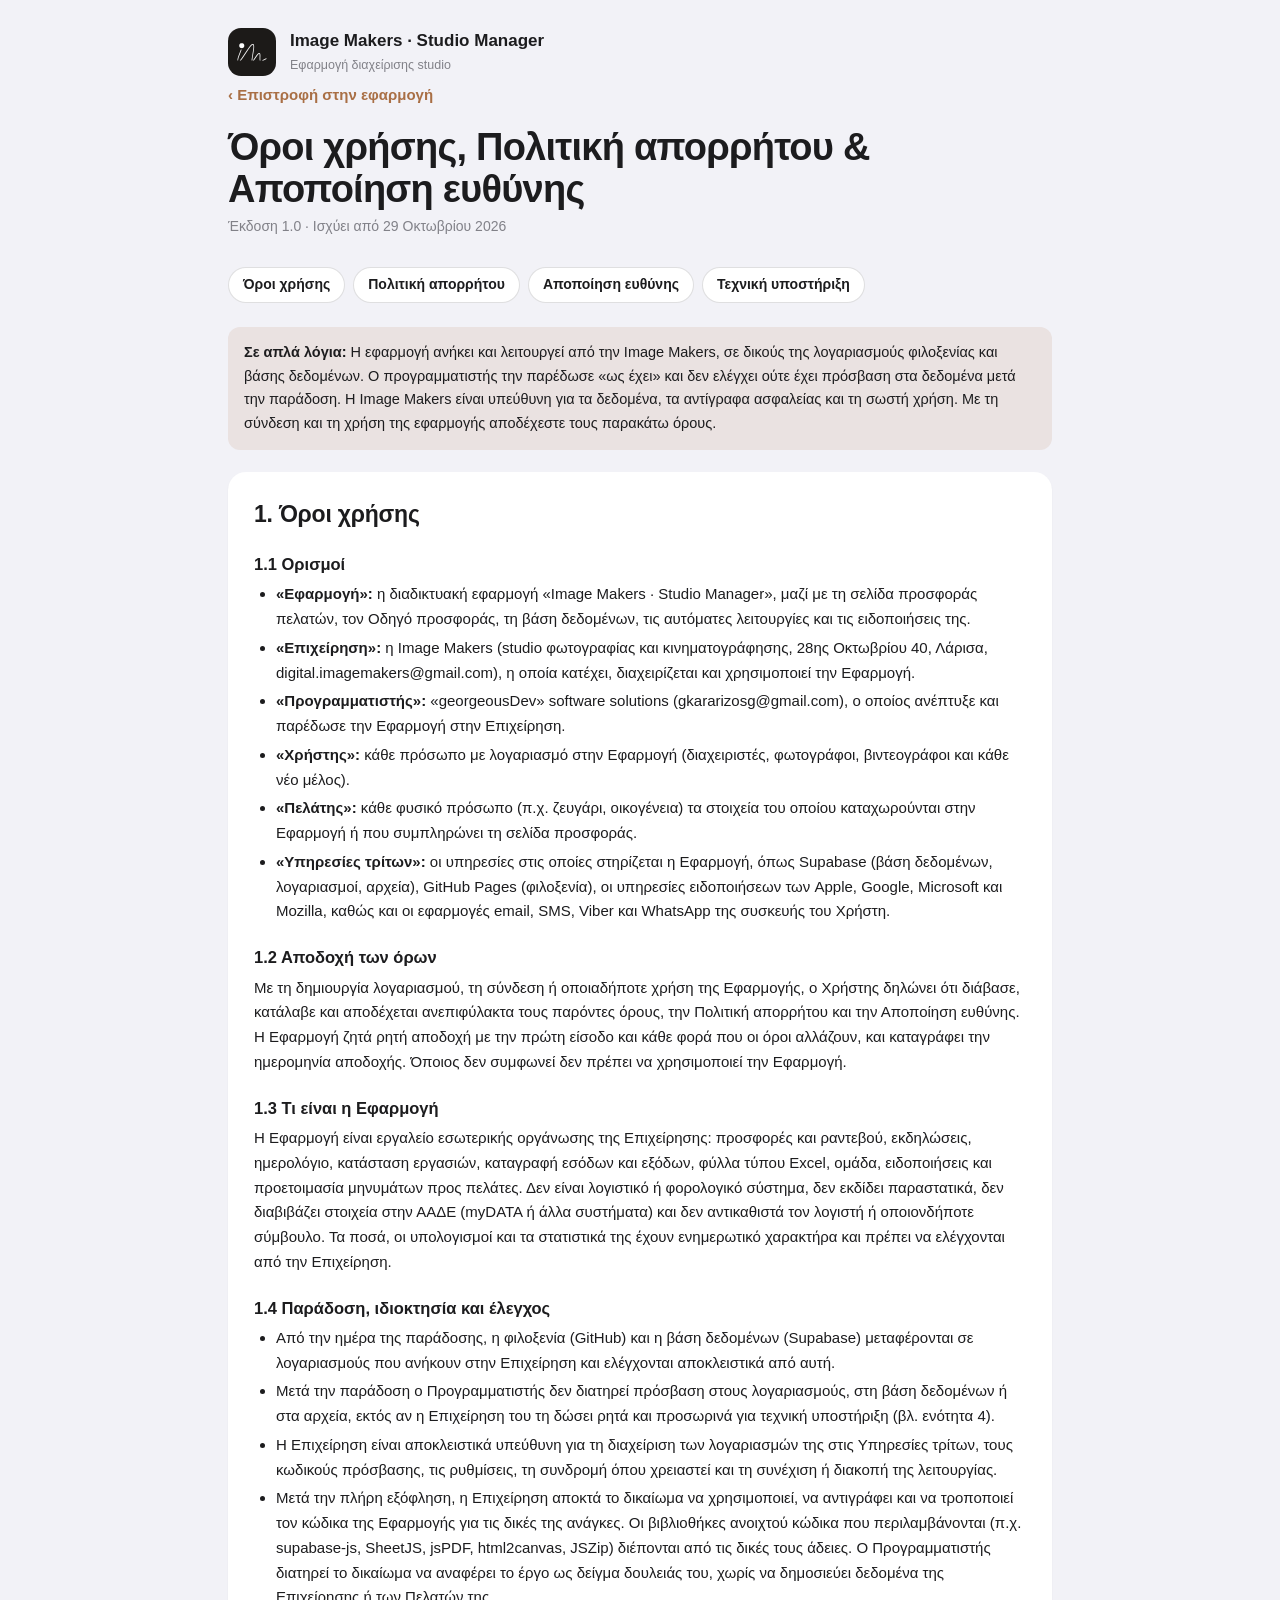
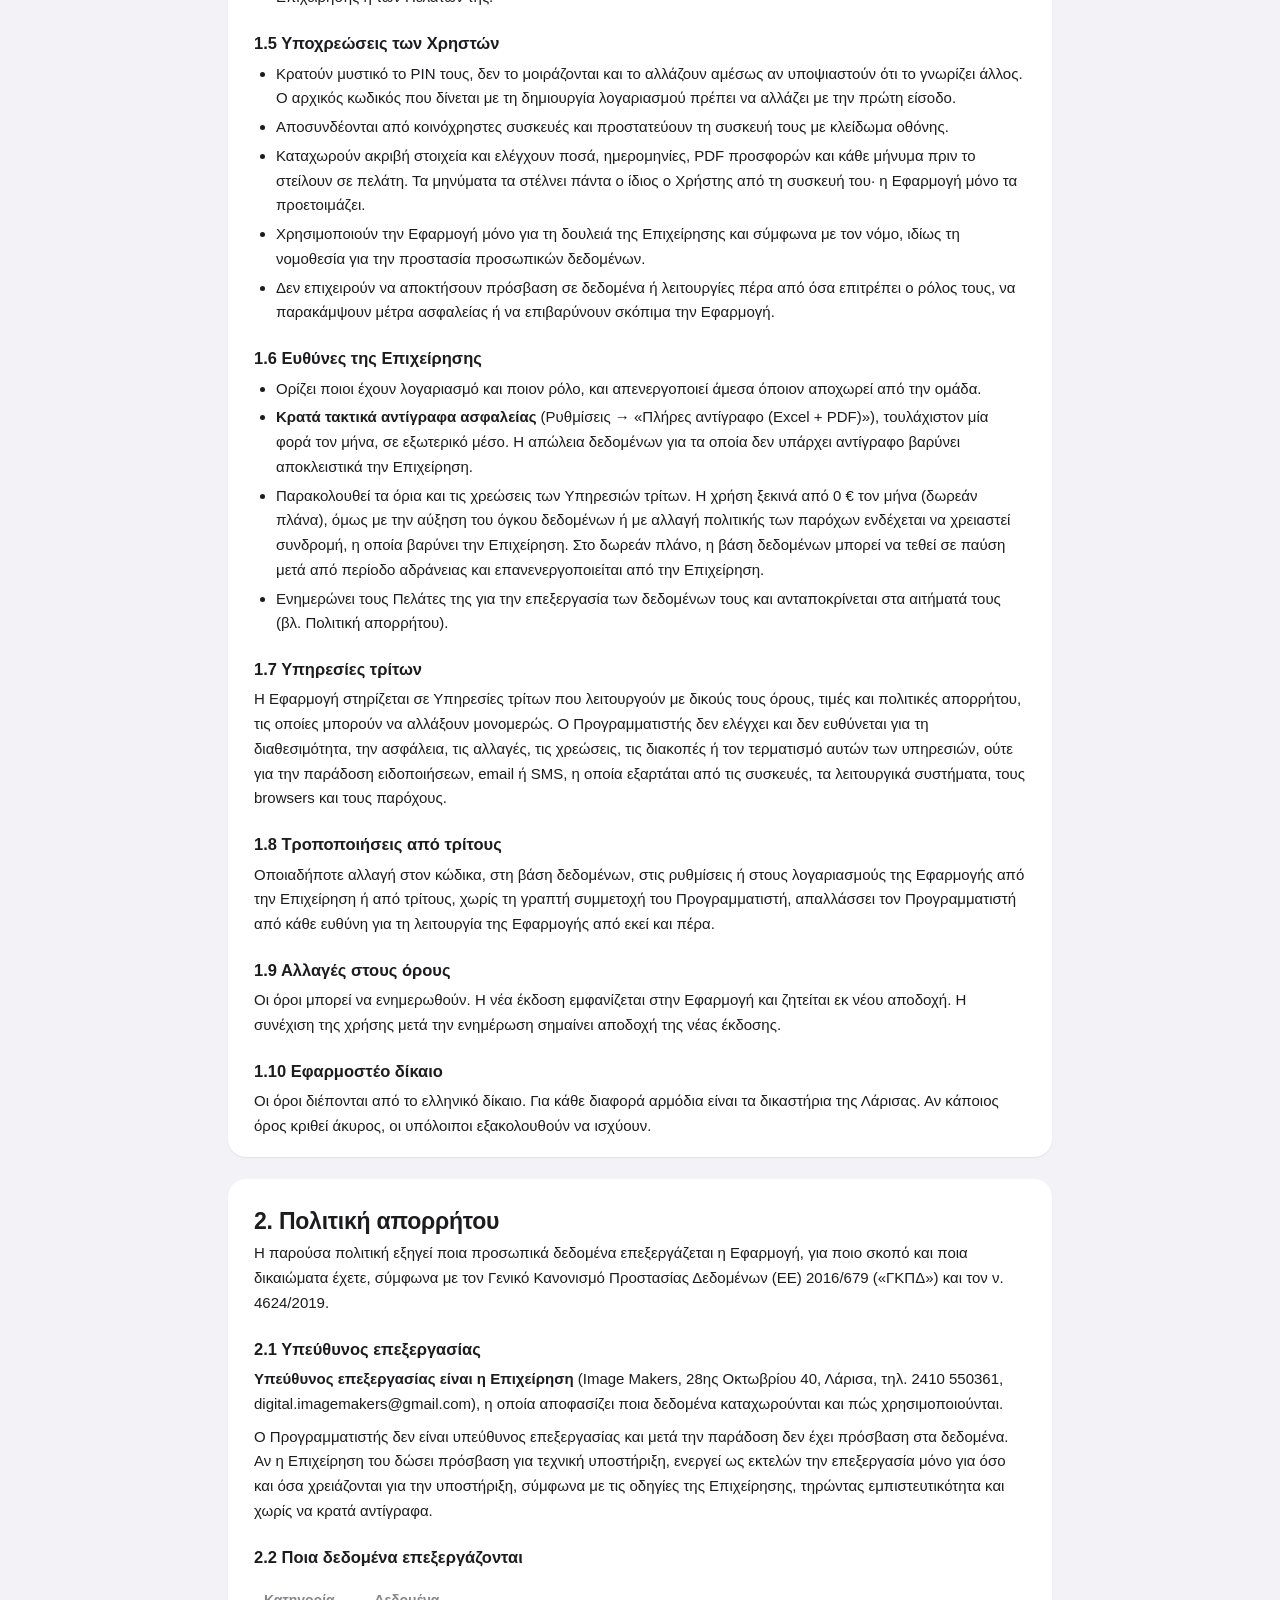
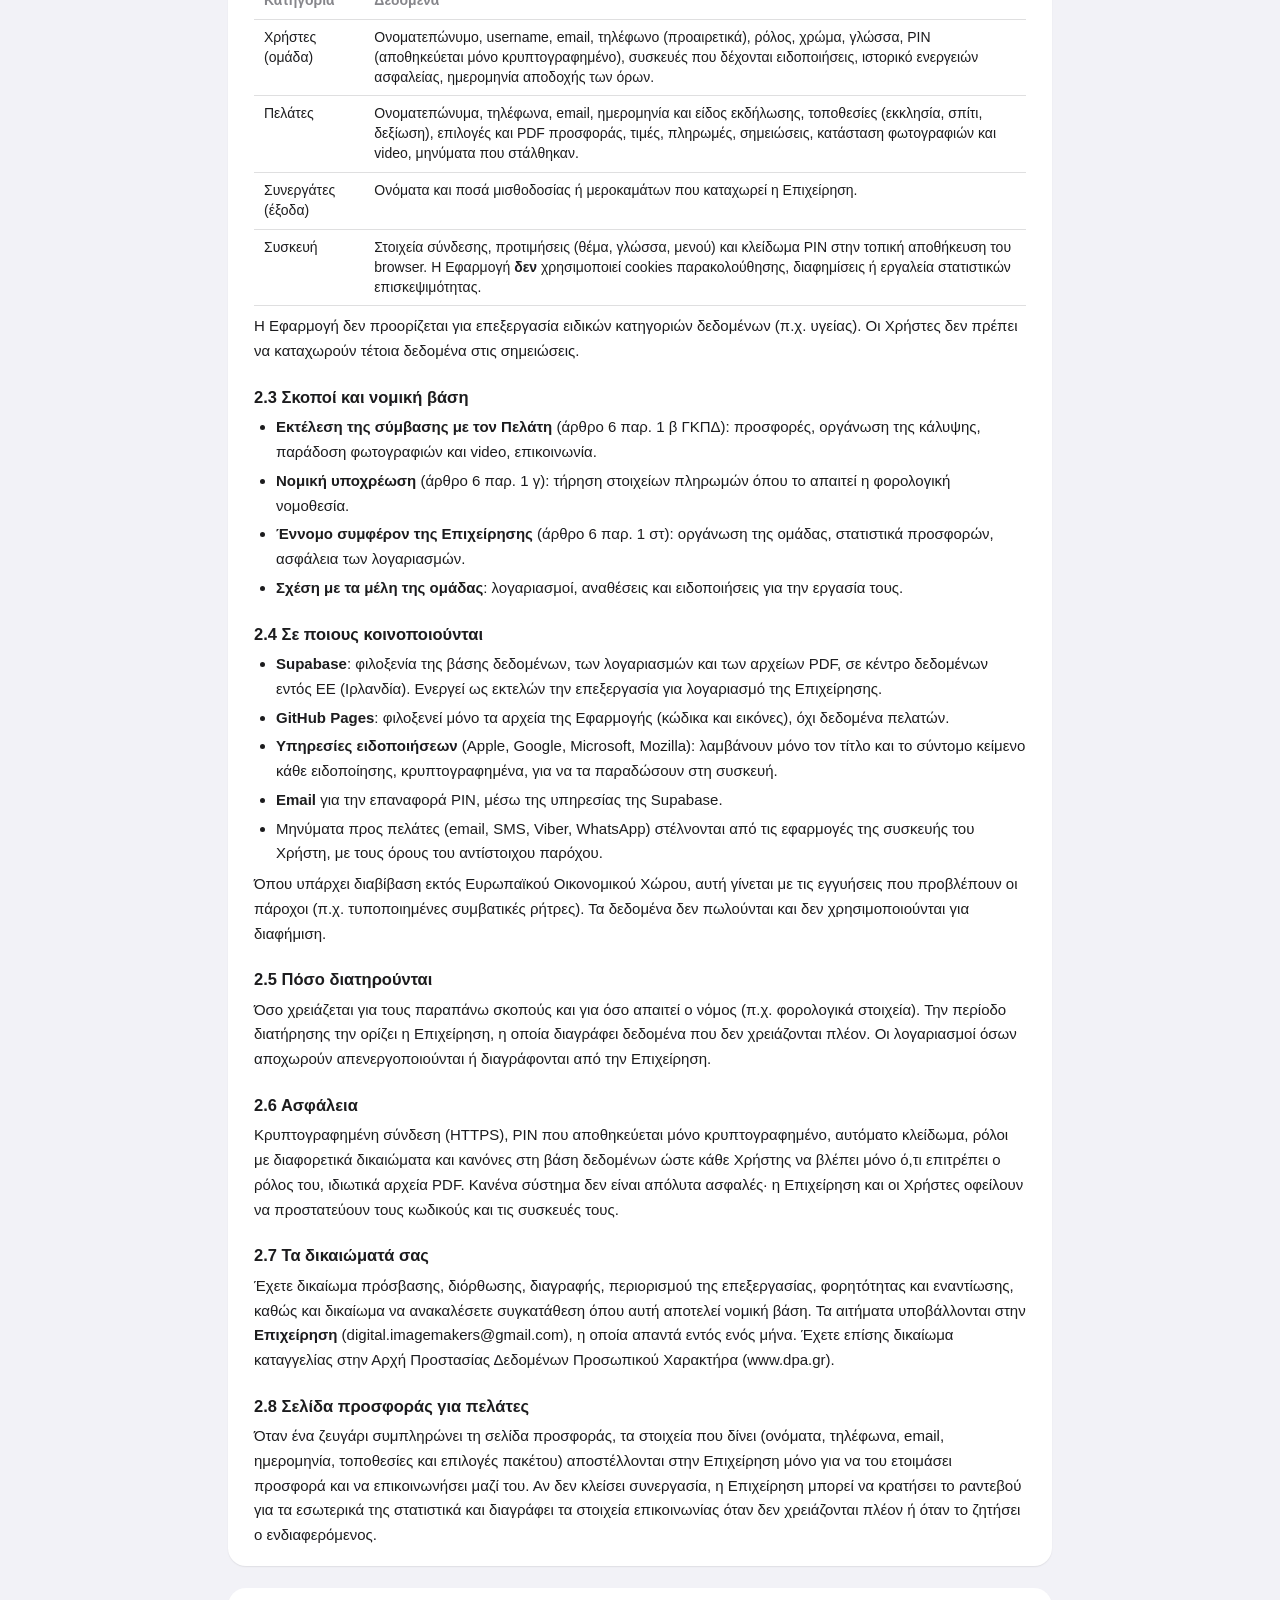
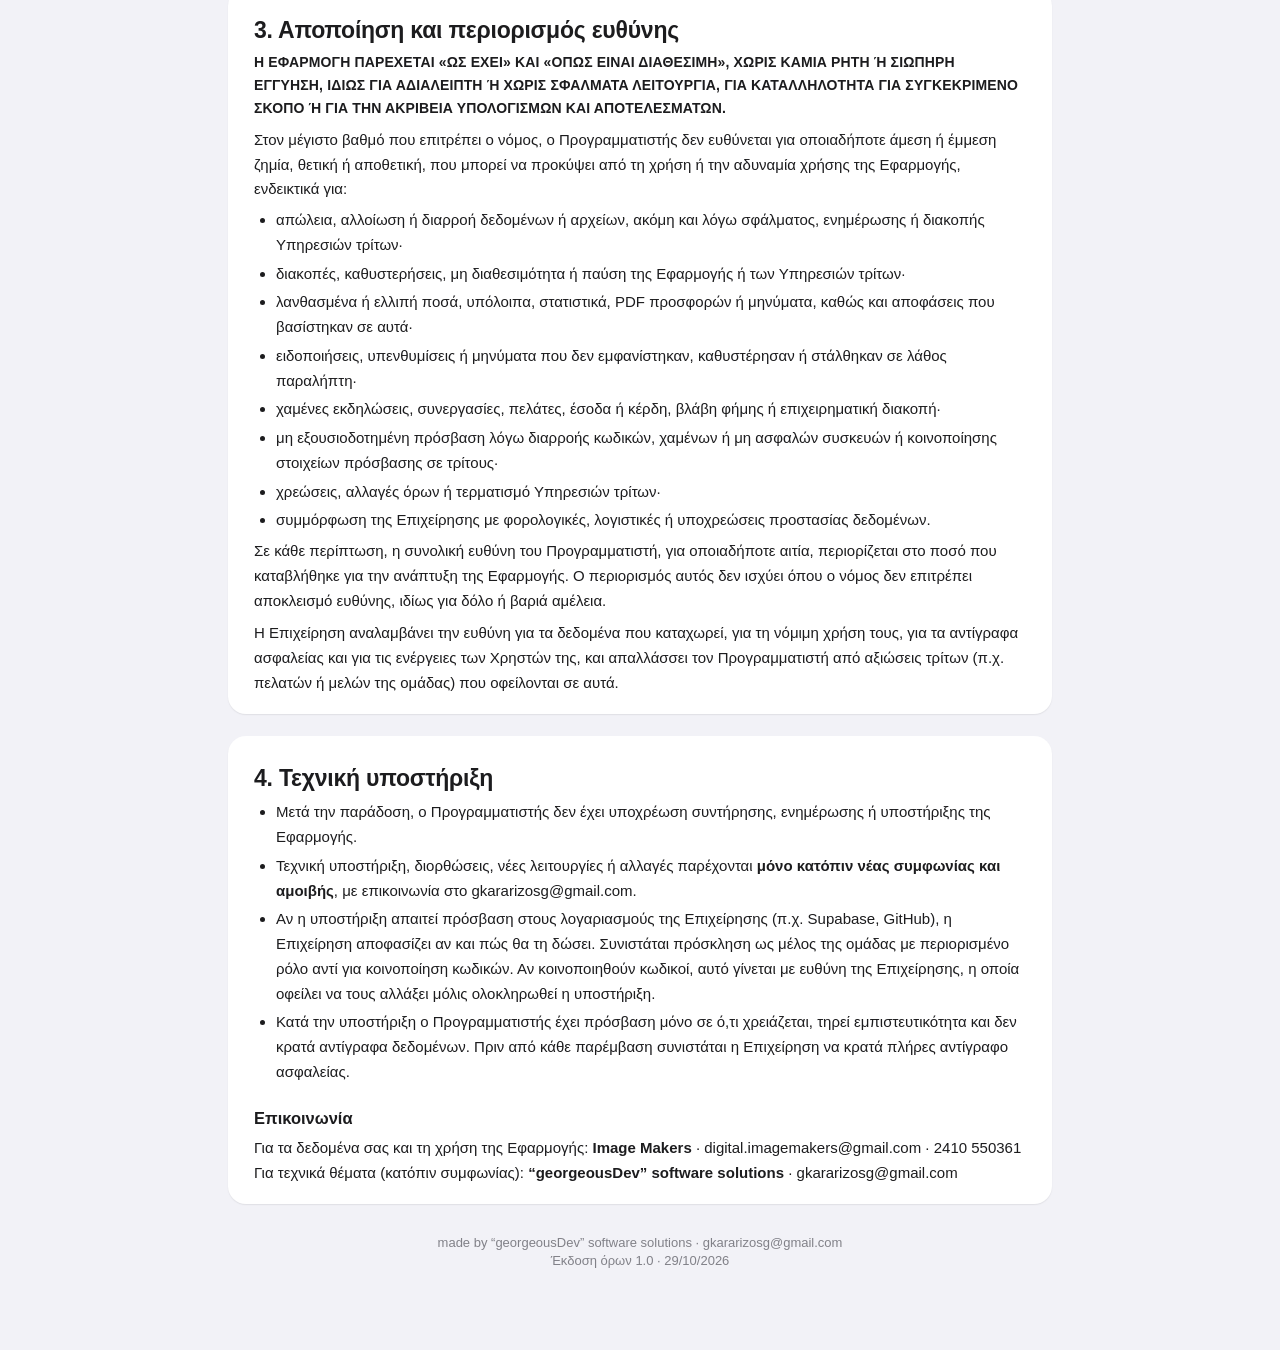
==== commit 47a60f78: "Παράδοση: ενεργοποίηση όρων χρήσης, αναδίπλωση κουμπιών σε μικρά κινητά, όλες οι καρτέλες φύλλων ορα" ====
--- a/legal.html
+++ b/legal.html
@@ -53,7 +53,7 @@
   </header>
   <a class="back" href="./#/home">‹ Επιστροφή στην εφαρμογή</a>
   <h1>Όροι χρήσης, Πολιτική απορρήτου & Αποποίηση ευθύνης</h1>
-  <div class="meta">Έκδοση 1.0 · Ισχύει από 27 Οκτωβρίου 2026</div>
+  <div class="meta">Έκδοση 1.0 · Ισχύει από 29 Οκτωβρίου 2026</div>
 
   <nav class="toc" aria-label="Περιεχόμενα">
     <a href="#terms">Όροι χρήσης</a>
@@ -205,7 +205,7 @@
     Για τεχνικά θέματα (κατόπιν συμφωνίας): <b>“georgeousDev” software solutions</b> · gkararizosg@gmail.com</p>
   </section>
 
-  <footer>made by “georgeousDev” software solutions · gkararizosg@gmail.com<br>Έκδοση όρων 1.0 · 27/10/2026</footer>
+  <footer>made by “georgeousDev” software solutions · gkararizosg@gmail.com<br>Έκδοση όρων 1.0 · 29/10/2026</footer>
 </main>
 </body>
 </html>
--- a/css/app.css
+++ b/css/app.css
@@ -897,3 +897,27 @@
   .wf-lbl { display: block; font-size: 11.5px; color: var(--label-2); margin-bottom: 3px; }
 }
 .cmp-table td.num, .cmp-table th { text-align: right; }
+
+/* ένδειξη χωρίς σύνδεση */
+.offline-bar { position: fixed; left: 50%; transform: translateX(-50%); bottom: calc(14px + var(--safe-bottom, 0px)); z-index: 400; background: var(--red); color: #fff; font-size: 13px; font-weight: 600; padding: 8px 14px; border-radius: 999px; box-shadow: 0 6px 20px rgba(0,0,0,.2); max-width: calc(100vw - 32px); text-align: center; pointer-events: none; }
+@media (max-width: 899px) { .offline-bar { bottom: calc(84px + var(--safe-bottom, 0px)); } }
+
+/* Αρχική: πολλές επόμενες εκδηλώσεις (ίδια ή επόμενη ημέρα) */
+.hero-card.multi { justify-content: flex-start; padding-top: 22px; }
+.hero-card.multi .eyebrow { padding-right: 80px; }
+.hero-card .count b:empty { display: none; }
+.hero-card .count b:empty + span { font-family: var(--font-display); font-size: 20px; font-weight: 750; color: #fff; }
+.hero-list { margin-top: 10px; display: flex; flex-direction: column; gap: 8px; }
+.hero-day { margin-top: 6px; font-size: 13px; font-weight: 650; color: #e1b48c; display: flex; align-items: center; gap: 6px; }
+.hero-day svg { width: 15px; height: 15px; }
+.hero-item { display: block; color: #fff; text-decoration: none; background: rgba(255,255,255,.08); border: 1px solid rgba(255,255,255,.12); border-radius: 14px; padding: 11px 14px; -webkit-backdrop-filter: blur(6px); backdrop-filter: blur(6px); transition: background .15s; }
+.hero-item:hover, .hero-item:active { background: rgba(255,255,255,.16); }
+.hero-item h3 { font-family: var(--serif); font-weight: 500; font-size: 21px; line-height: 1.15; }
+.hero-item .meta { margin-top: 4px; font-size: 13.5px; gap: 12px; }
+@media (min-width: 900px) { .hero-list { display: grid; grid-template-columns: repeat(auto-fill, minmax(260px, 1fr)); } .hero-day { grid-column: 1 / -1; } }
+
+/* κουμπιά μέσα σε πλέγμα: αναδιπλώνονται αντί να ξεχειλίζουν (μικρά κινητά) */
+.grid > .btn { min-width: 0; white-space: normal; text-align: center; line-height: 1.25; }
+.card { min-width: 0; }
+/* καρτέλες φύλλων: σε μεγάλες οθόνες φαίνονται όλες (χωρίς κρυφό scroll) */
+@media (min-width: 900px) { .sheet-tabs { flex-wrap: wrap; row-gap: 4px; } }
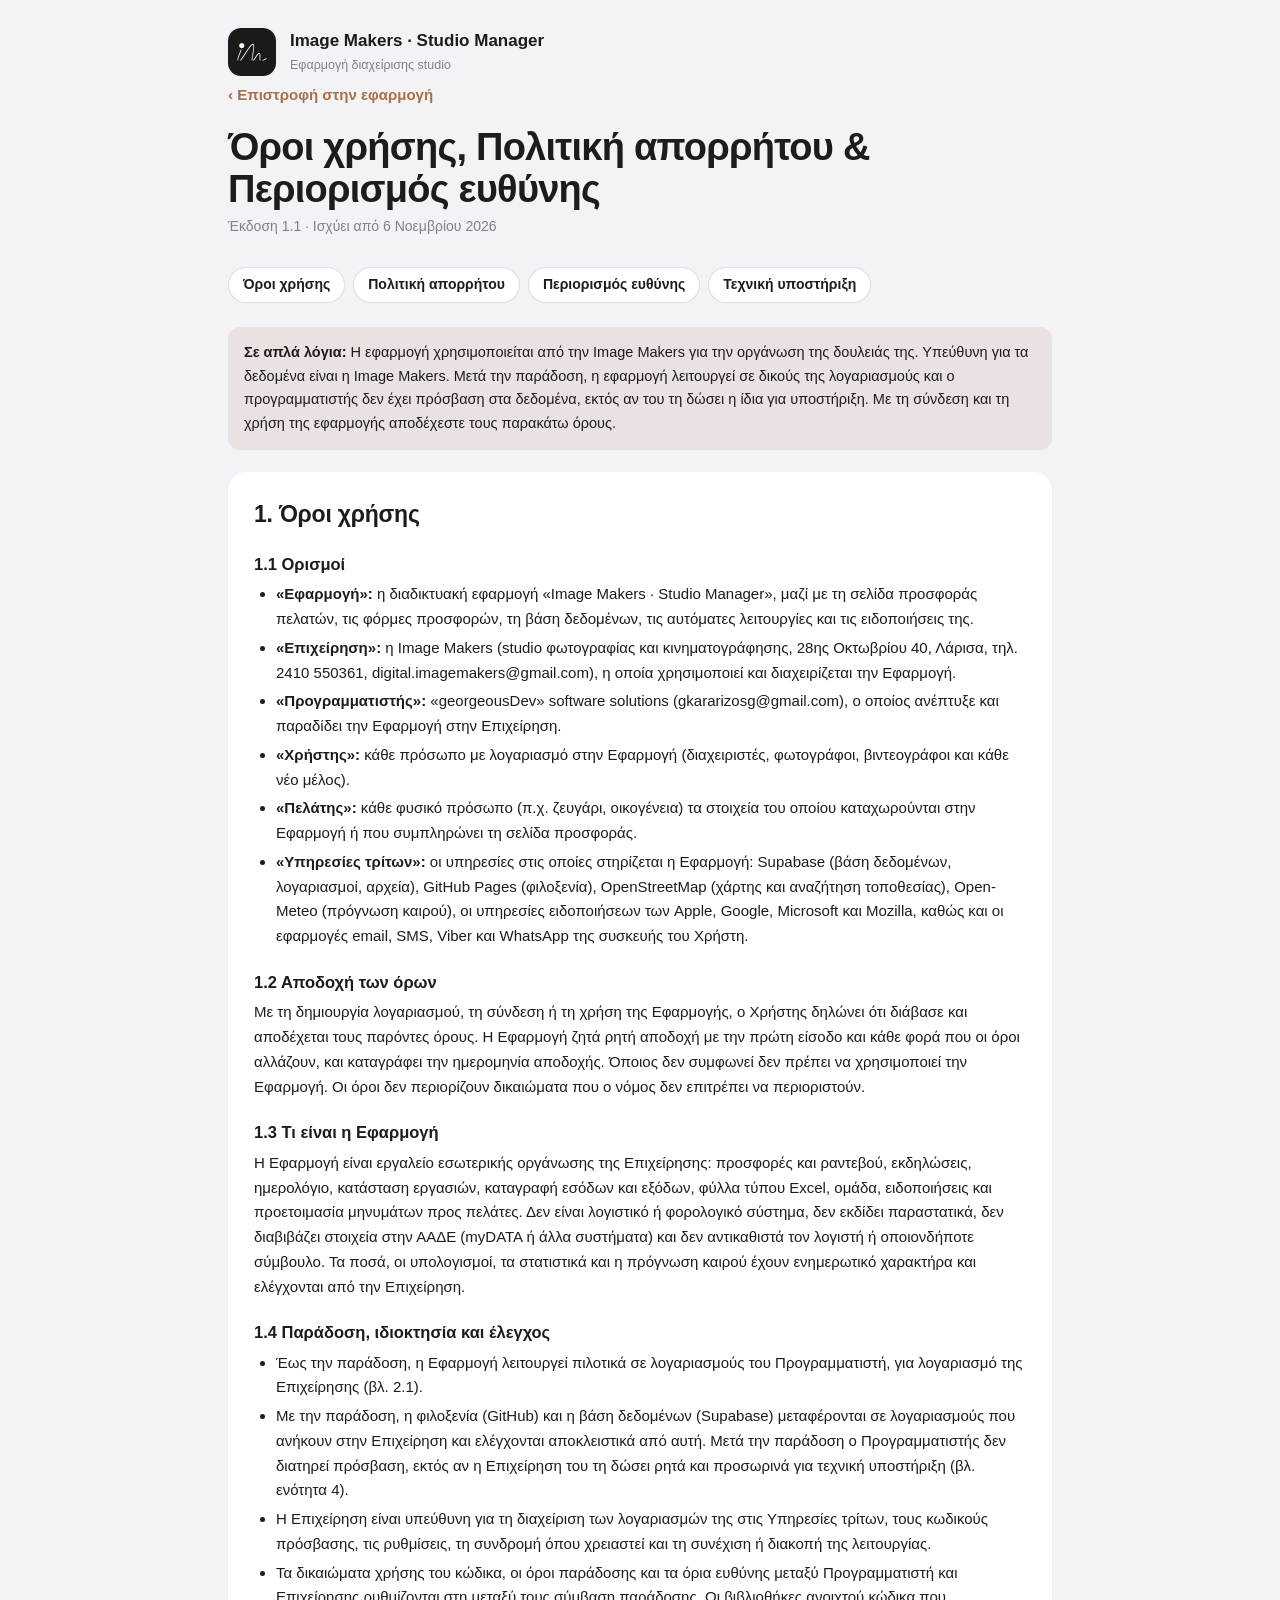
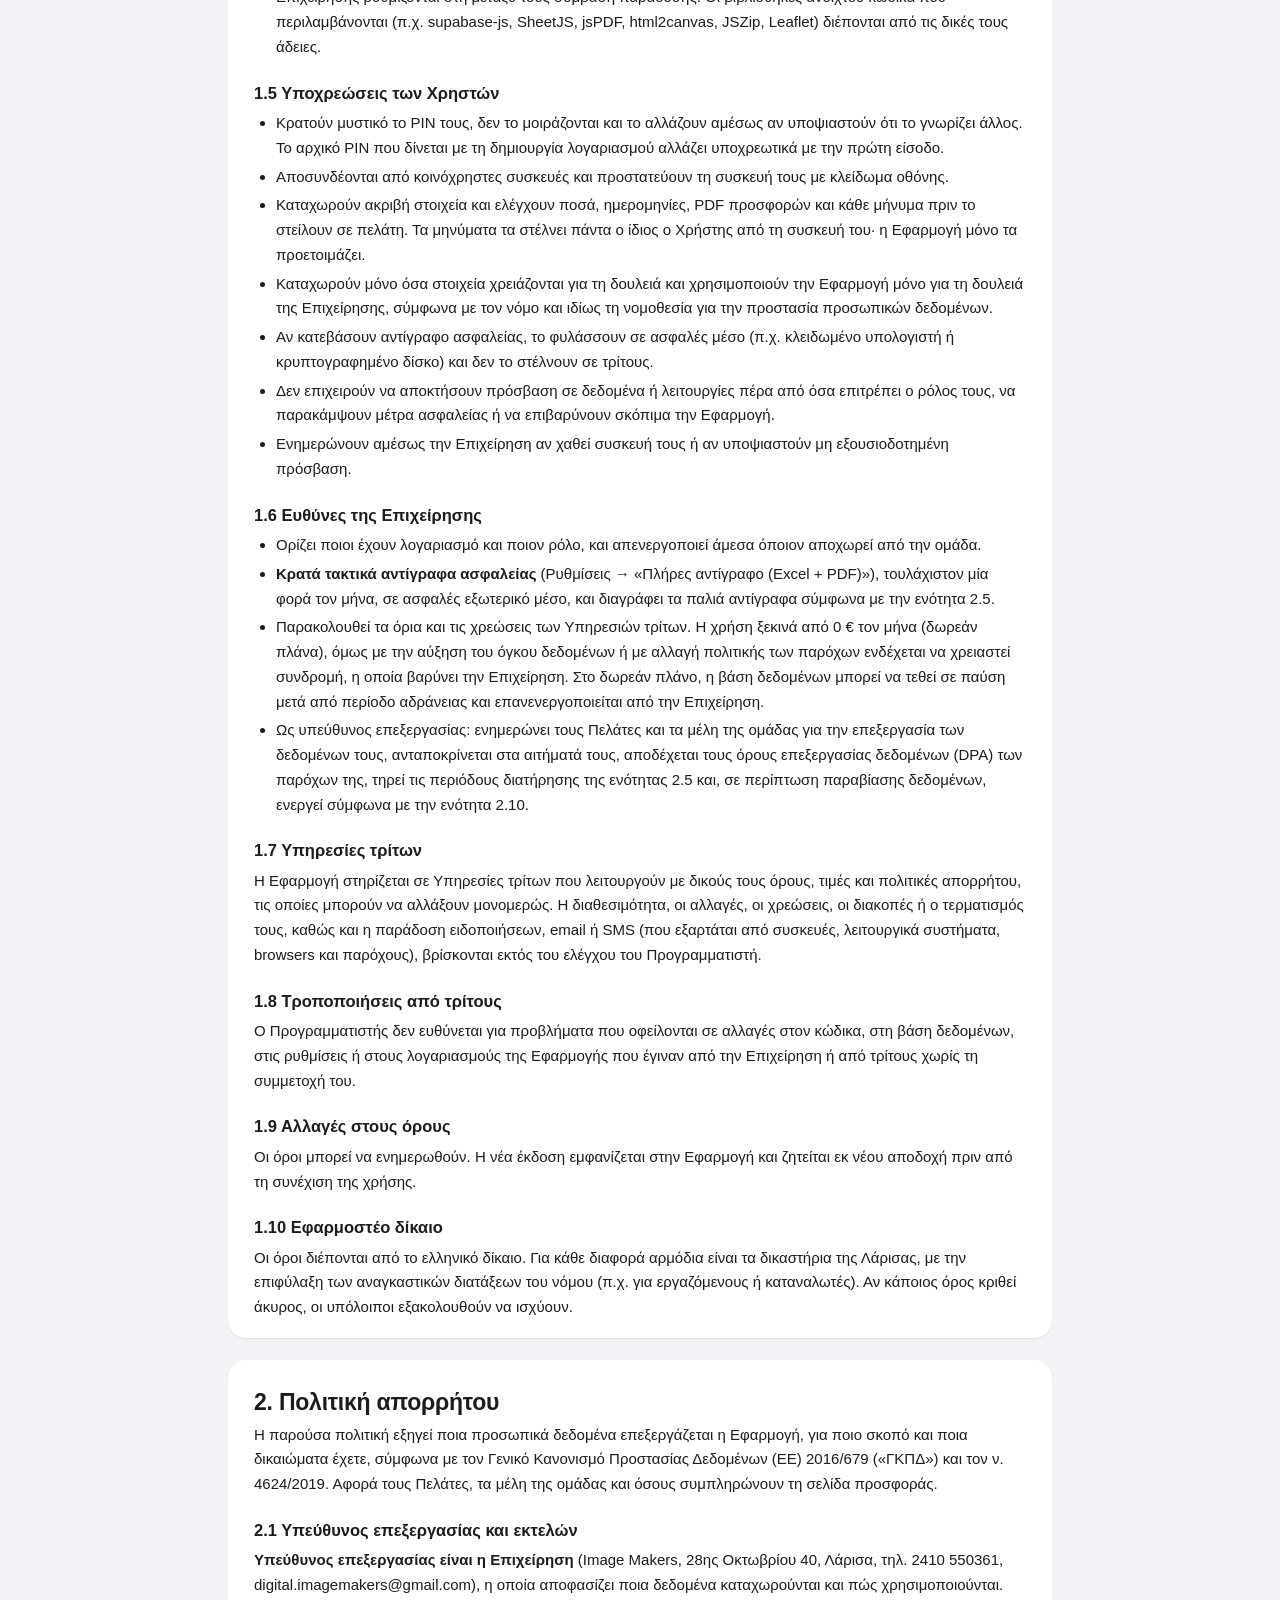
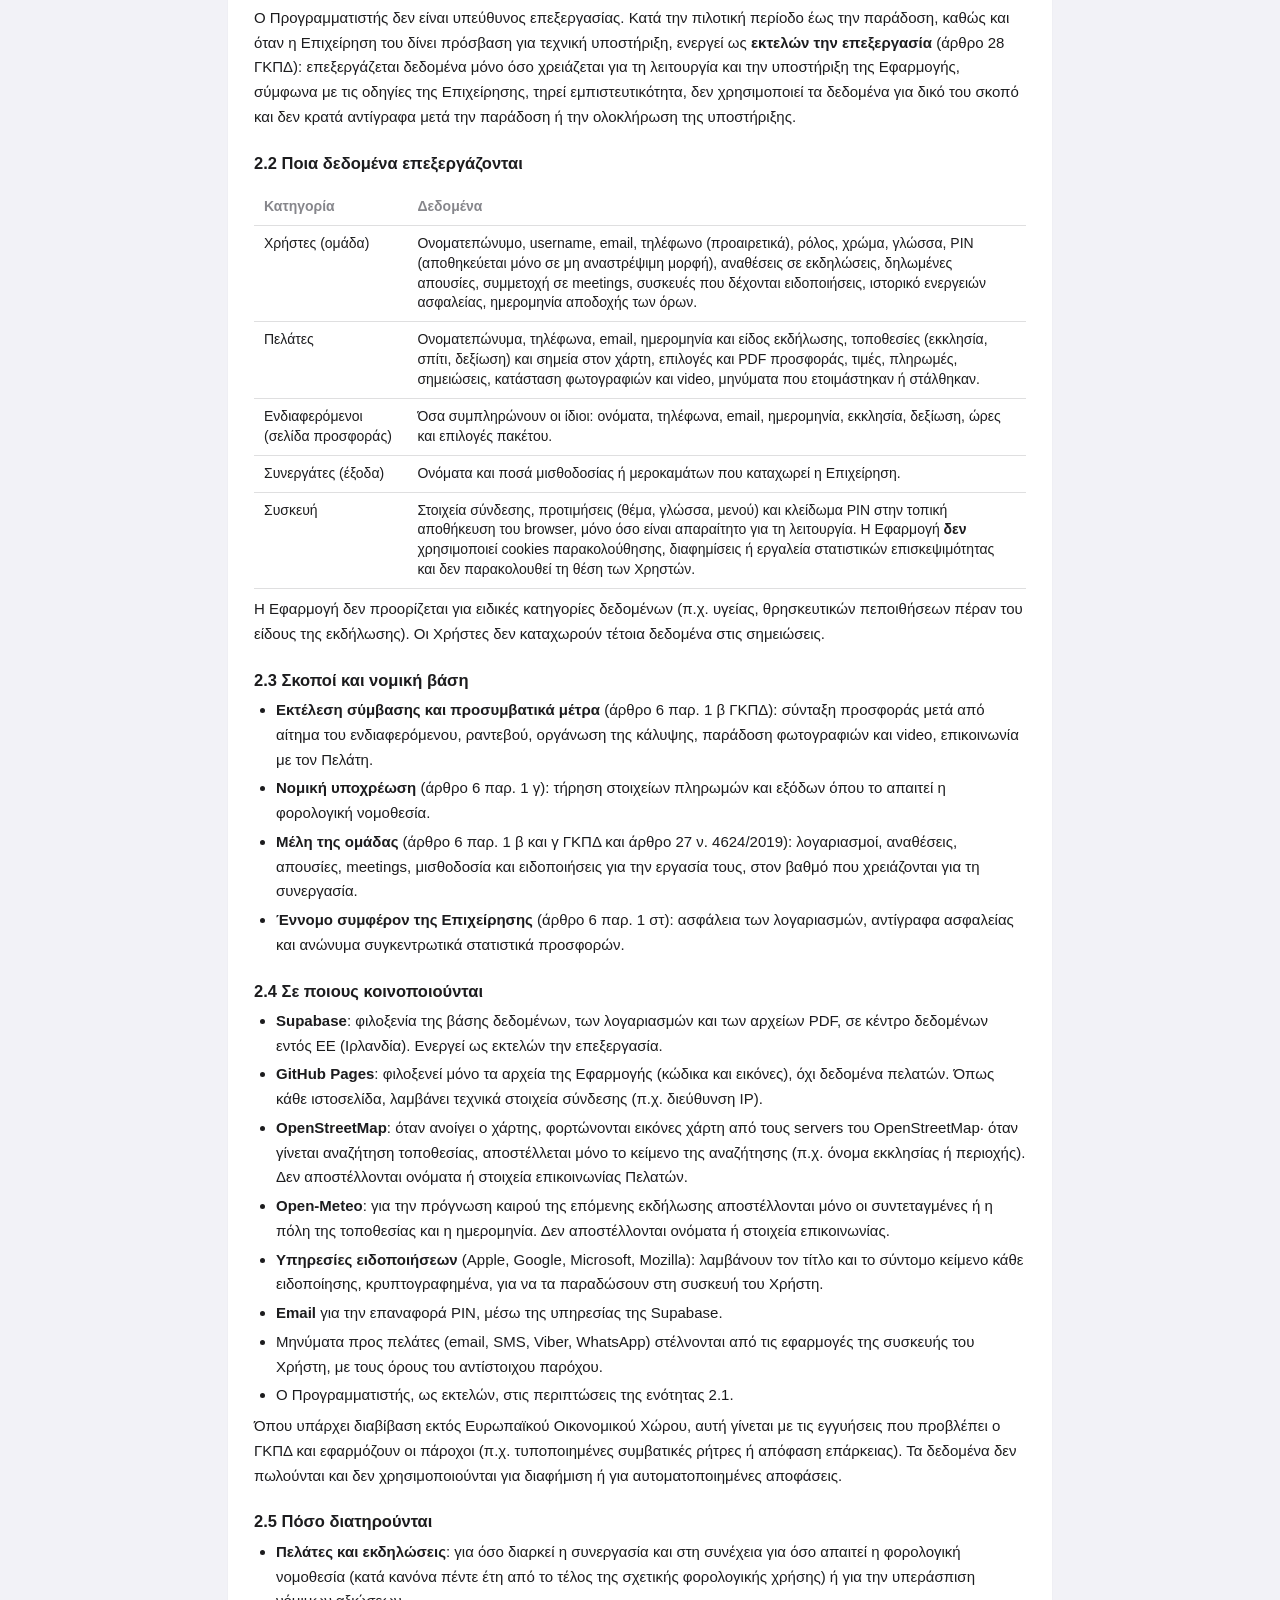
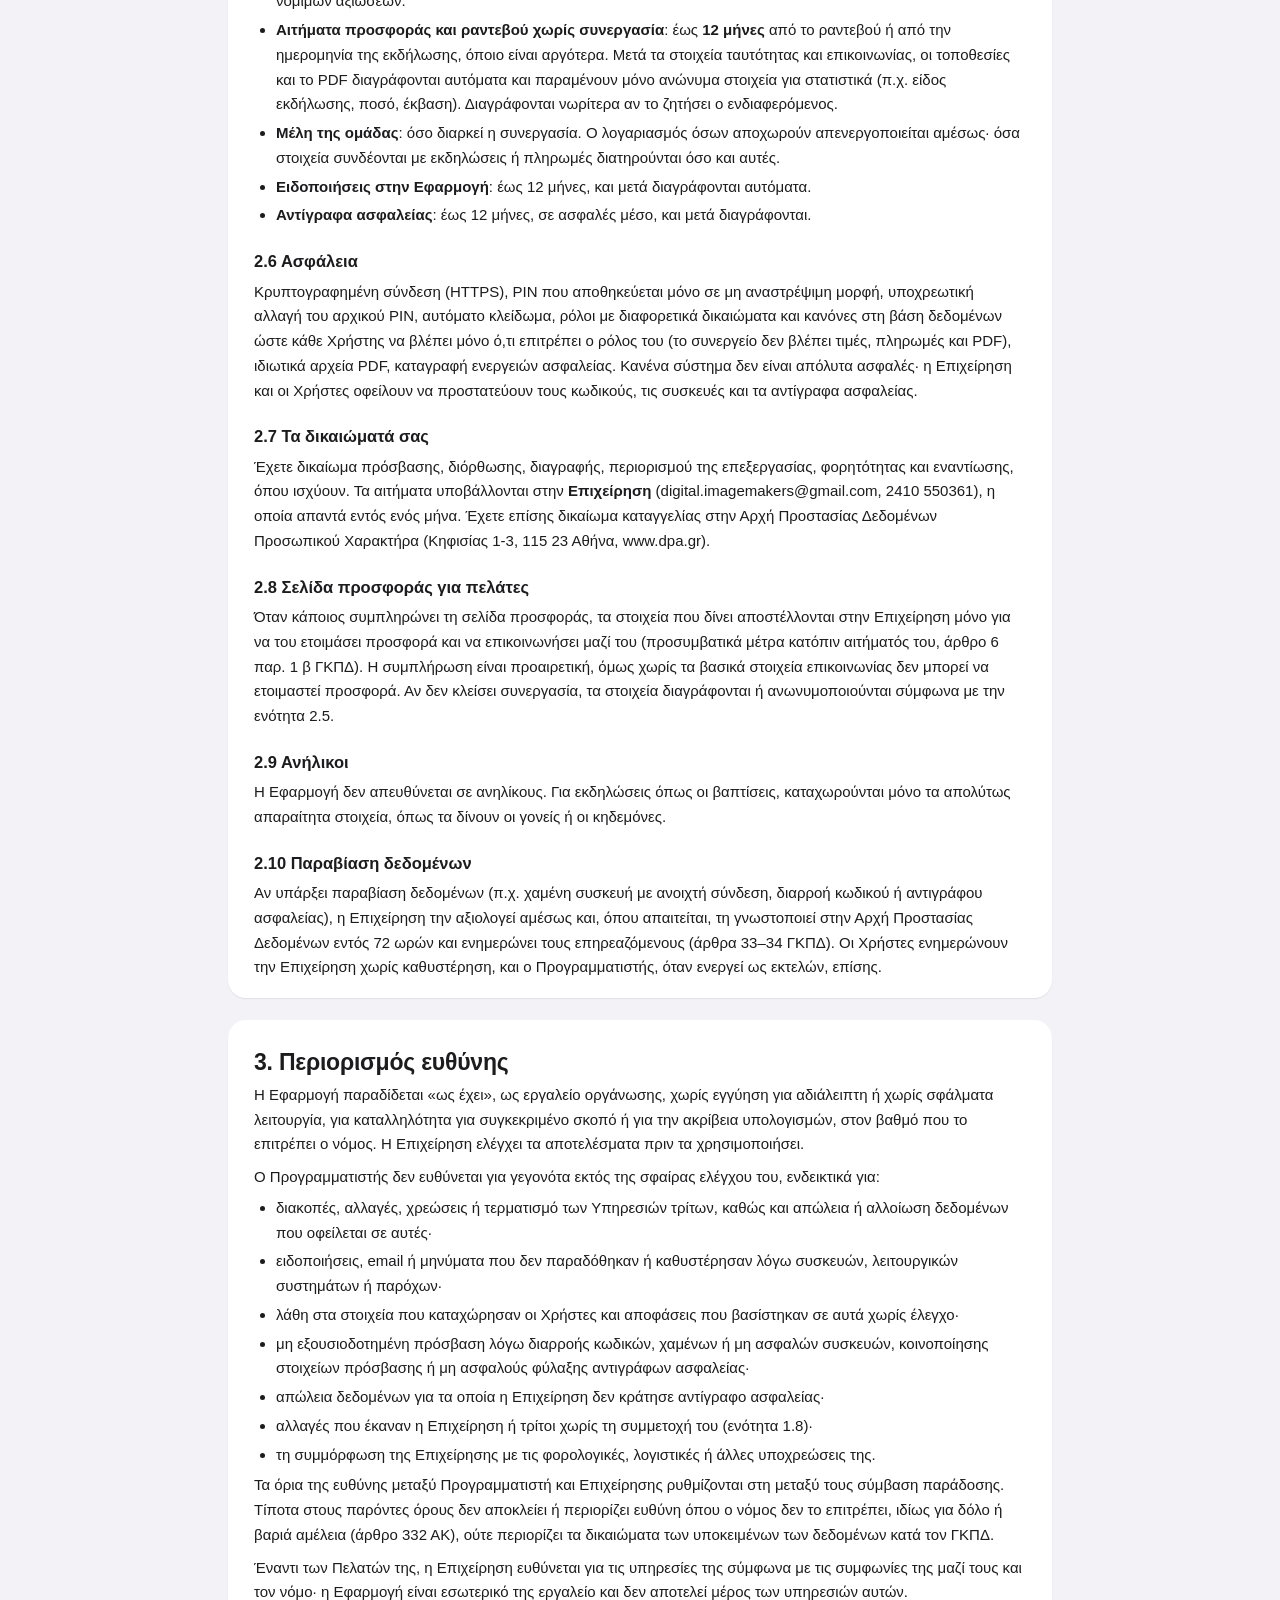
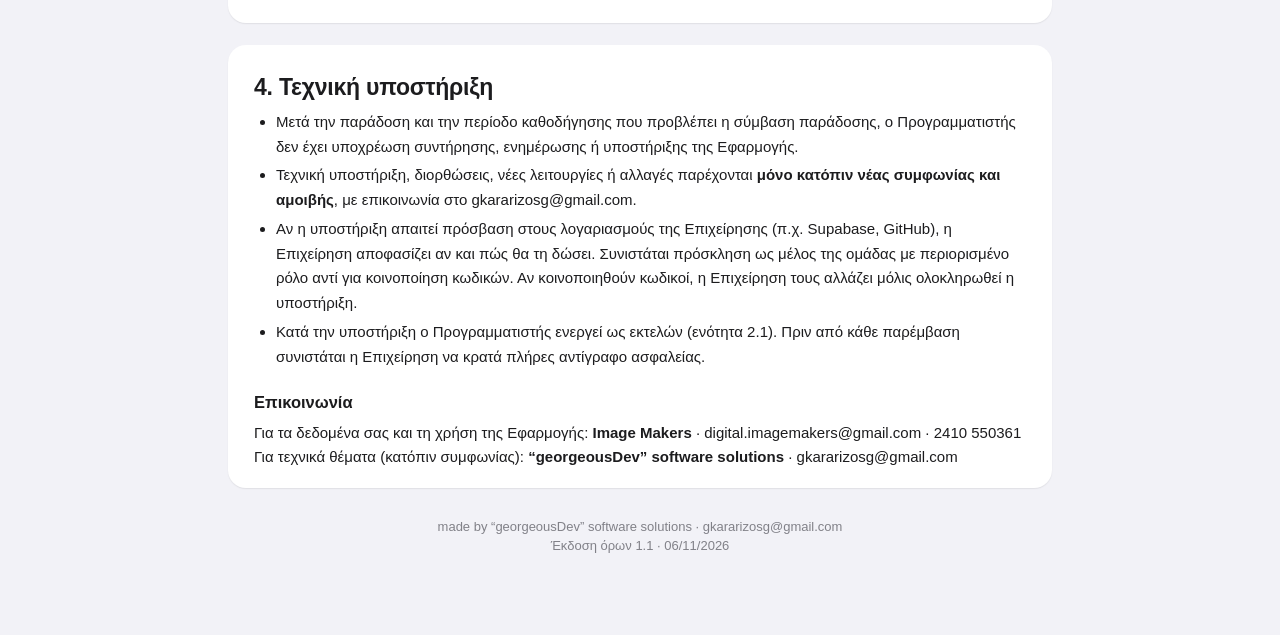
==== commit 8dd2db65: "v1.9.4: terms & privacy 1.1, client page privacy notice, retention cleanup" ====
--- a/legal.html
+++ b/legal.html
@@ -52,17 +52,17 @@
     <div><b>Image Makers · Studio Manager</b><small>Εφαρμογή διαχείρισης studio</small></div>
   </header>
   <a class="back" href="./#/home">‹ Επιστροφή στην εφαρμογή</a>
-  <h1>Όροι χρήσης, Πολιτική απορρήτου & Αποποίηση ευθύνης</h1>
-  <div class="meta">Έκδοση 1.0 · Ισχύει από 29 Οκτωβρίου 2026</div>
+  <h1>Όροι χρήσης, Πολιτική απορρήτου & Περιορισμός ευθύνης</h1>
+  <div class="meta">Έκδοση 1.1 · Ισχύει από 6 Νοεμβρίου 2026</div>
 
   <nav class="toc" aria-label="Περιεχόμενα">
     <a href="#terms">Όροι χρήσης</a>
     <a href="#privacy">Πολιτική απορρήτου</a>
-    <a href="#disclaimer">Αποποίηση ευθύνης</a>
+    <a href="#disclaimer">Περιορισμός ευθύνης</a>
     <a href="#support">Τεχνική υποστήριξη</a>
   </nav>
 
-  <div class="box"><p><b>Σε απλά λόγια:</b> Η εφαρμογή ανήκει και λειτουργεί από την Image Makers, σε δικούς της λογαριασμούς φιλοξενίας και βάσης δεδομένων. Ο προγραμματιστής την παρέδωσε «ως έχει» και δεν ελέγχει ούτε έχει πρόσβαση στα δεδομένα μετά την παράδοση. Η Image Makers είναι υπεύθυνη για τα δεδομένα, τα αντίγραφα ασφαλείας και τη σωστή χρήση. Με τη σύνδεση και τη χρήση της εφαρμογής αποδέχεστε τους παρακάτω όρους.</p></div>
+  <div class="box"><p><b>Σε απλά λόγια:</b> Η εφαρμογή χρησιμοποιείται από την Image Makers για την οργάνωση της δουλειάς της. Υπεύθυνη για τα δεδομένα είναι η Image Makers. Μετά την παράδοση, η εφαρμογή λειτουργεί σε δικούς της λογαριασμούς και ο προγραμματιστής δεν έχει πρόσβαση στα δεδομένα, εκτός αν του τη δώσει η ίδια για υποστήριξη. Με τη σύνδεση και τη χρήση της εφαρμογής αποδέχεστε τους παρακάτω όρους.</p></div>
 
   <!-- ============================== ΟΡΟΙ ΧΡΗΣΗΣ ============================== -->
   <section id="terms">
@@ -70,142 +70,159 @@
 
     <h3>1.1 Ορισμοί</h3>
     <ul>
-      <li><b>«Εφαρμογή»:</b> η διαδικτυακή εφαρμογή «Image Makers · Studio Manager», μαζί με τη σελίδα προσφοράς πελατών, τον Οδηγό προσφοράς, τη βάση δεδομένων, τις αυτόματες λειτουργίες και τις ειδοποιήσεις της.</li>
-      <li><b>«Επιχείρηση»:</b> η Image Makers (studio φωτογραφίας και κινηματογράφησης, 28ης Οκτωβρίου 40, Λάρισα, digital.imagemakers@gmail.com), η οποία κατέχει, διαχειρίζεται και χρησιμοποιεί την Εφαρμογή.</li>
-      <li><b>«Προγραμματιστής»:</b> «georgeousDev» software solutions (gkararizosg@gmail.com), ο οποίος ανέπτυξε και παρέδωσε την Εφαρμογή στην Επιχείρηση.</li>
+      <li><b>«Εφαρμογή»:</b> η διαδικτυακή εφαρμογή «Image Makers · Studio Manager», μαζί με τη σελίδα προσφοράς πελατών, τις φόρμες προσφορών, τη βάση δεδομένων, τις αυτόματες λειτουργίες και τις ειδοποιήσεις της.</li>
+      <li><b>«Επιχείρηση»:</b> η Image Makers (studio φωτογραφίας και κινηματογράφησης, 28ης Οκτωβρίου 40, Λάρισα, τηλ. 2410 550361, digital.imagemakers@gmail.com), η οποία χρησιμοποιεί και διαχειρίζεται την Εφαρμογή.</li>
+      <li><b>«Προγραμματιστής»:</b> «georgeousDev» software solutions (gkararizosg@gmail.com), ο οποίος ανέπτυξε και παραδίδει την Εφαρμογή στην Επιχείρηση.</li>
       <li><b>«Χρήστης»:</b> κάθε πρόσωπο με λογαριασμό στην Εφαρμογή (διαχειριστές, φωτογράφοι, βιντεογράφοι και κάθε νέο μέλος).</li>
       <li><b>«Πελάτης»:</b> κάθε φυσικό πρόσωπο (π.χ. ζευγάρι, οικογένεια) τα στοιχεία του οποίου καταχωρούνται στην Εφαρμογή ή που συμπληρώνει τη σελίδα προσφοράς.</li>
-      <li><b>«Υπηρεσίες τρίτων»:</b> οι υπηρεσίες στις οποίες στηρίζεται η Εφαρμογή, όπως Supabase (βάση δεδομένων, λογαριασμοί, αρχεία), GitHub Pages (φιλοξενία), οι υπηρεσίες ειδοποιήσεων των Apple, Google, Microsoft και Mozilla, καθώς και οι εφαρμογές email, SMS, Viber και WhatsApp της συσκευής του Χρήστη.</li>
+      <li><b>«Υπηρεσίες τρίτων»:</b> οι υπηρεσίες στις οποίες στηρίζεται η Εφαρμογή: Supabase (βάση δεδομένων, λογαριασμοί, αρχεία), GitHub Pages (φιλοξενία), OpenStreetMap (χάρτης και αναζήτηση τοποθεσίας), Open-Meteo (πρόγνωση καιρού), οι υπηρεσίες ειδοποιήσεων των Apple, Google, Microsoft και Mozilla, καθώς και οι εφαρμογές email, SMS, Viber και WhatsApp της συσκευής του Χρήστη.</li>
     </ul>
 
     <h3>1.2 Αποδοχή των όρων</h3>
-    <p>Με τη δημιουργία λογαριασμού, τη σύνδεση ή οποιαδήποτε χρήση της Εφαρμογής, ο Χρήστης δηλώνει ότι διάβασε, κατάλαβε και αποδέχεται ανεπιφύλακτα τους παρόντες όρους, την Πολιτική απορρήτου και την Αποποίηση ευθύνης. Η Εφαρμογή ζητά ρητή αποδοχή με την πρώτη είσοδο και κάθε φορά που οι όροι αλλάζουν, και καταγράφει την ημερομηνία αποδοχής. Όποιος δεν συμφωνεί δεν πρέπει να χρησιμοποιεί την Εφαρμογή.</p>
+    <p>Με τη δημιουργία λογαριασμού, τη σύνδεση ή τη χρήση της Εφαρμογής, ο Χρήστης δηλώνει ότι διάβασε και αποδέχεται τους παρόντες όρους. Η Εφαρμογή ζητά ρητή αποδοχή με την πρώτη είσοδο και κάθε φορά που οι όροι αλλάζουν, και καταγράφει την ημερομηνία αποδοχής. Όποιος δεν συμφωνεί δεν πρέπει να χρησιμοποιεί την Εφαρμογή. Οι όροι δεν περιορίζουν δικαιώματα που ο νόμος δεν επιτρέπει να περιοριστούν.</p>
 
     <h3>1.3 Τι είναι η Εφαρμογή</h3>
-    <p>Η Εφαρμογή είναι εργαλείο εσωτερικής οργάνωσης της Επιχείρησης: προσφορές και ραντεβού, εκδηλώσεις, ημερολόγιο, κατάσταση εργασιών, καταγραφή εσόδων και εξόδων, φύλλα τύπου Excel, ομάδα, ειδοποιήσεις και προετοιμασία μηνυμάτων προς πελάτες. Δεν είναι λογιστικό ή φορολογικό σύστημα, δεν εκδίδει παραστατικά, δεν διαβιβάζει στοιχεία στην ΑΑΔΕ (myDATA ή άλλα συστήματα) και δεν αντικαθιστά τον λογιστή ή οποιονδήποτε σύμβουλο. Τα ποσά, οι υπολογισμοί και τα στατιστικά της έχουν ενημερωτικό χαρακτήρα και πρέπει να ελέγχονται από την Επιχείρηση.</p>
+    <p>Η Εφαρμογή είναι εργαλείο εσωτερικής οργάνωσης της Επιχείρησης: προσφορές και ραντεβού, εκδηλώσεις, ημερολόγιο, κατάσταση εργασιών, καταγραφή εσόδων και εξόδων, φύλλα τύπου Excel, ομάδα, ειδοποιήσεις και προετοιμασία μηνυμάτων προς πελάτες. Δεν είναι λογιστικό ή φορολογικό σύστημα, δεν εκδίδει παραστατικά, δεν διαβιβάζει στοιχεία στην ΑΑΔΕ (myDATA ή άλλα συστήματα) και δεν αντικαθιστά τον λογιστή ή οποιονδήποτε σύμβουλο. Τα ποσά, οι υπολογισμοί, τα στατιστικά και η πρόγνωση καιρού έχουν ενημερωτικό χαρακτήρα και ελέγχονται από την Επιχείρηση.</p>
 
     <h3>1.4 Παράδοση, ιδιοκτησία και έλεγχος</h3>
     <ul>
-      <li>Από την ημέρα της παράδοσης, η φιλοξενία (GitHub) και η βάση δεδομένων (Supabase) μεταφέρονται σε λογαριασμούς που ανήκουν στην Επιχείρηση και ελέγχονται αποκλειστικά από αυτή.</li>
-      <li>Μετά την παράδοση ο Προγραμματιστής δεν διατηρεί πρόσβαση στους λογαριασμούς, στη βάση δεδομένων ή στα αρχεία, εκτός αν η Επιχείρηση του τη δώσει ρητά και προσωρινά για τεχνική υποστήριξη (βλ. ενότητα 4).</li>
-      <li>Η Επιχείρηση είναι αποκλειστικά υπεύθυνη για τη διαχείριση των λογαριασμών της στις Υπηρεσίες τρίτων, τους κωδικούς πρόσβασης, τις ρυθμίσεις, τη συνδρομή όπου χρειαστεί και τη συνέχιση ή διακοπή της λειτουργίας.</li>
-      <li>Μετά την πλήρη εξόφληση, η Επιχείρηση αποκτά το δικαίωμα να χρησιμοποιεί, να αντιγράφει και να τροποποιεί τον κώδικα της Εφαρμογής για τις δικές της ανάγκες. Οι βιβλιοθήκες ανοιχτού κώδικα που περιλαμβάνονται (π.χ. supabase-js, SheetJS, jsPDF, html2canvas, JSZip) διέπονται από τις δικές τους άδειες. Ο Προγραμματιστής διατηρεί το δικαίωμα να αναφέρει το έργο ως δείγμα δουλειάς του, χωρίς να δημοσιεύει δεδομένα της Επιχείρησης ή των Πελατών της.</li>
+      <li>Έως την παράδοση, η Εφαρμογή λειτουργεί πιλοτικά σε λογαριασμούς του Προγραμματιστή, για λογαριασμό της Επιχείρησης (βλ. 2.1).</li>
+      <li>Με την παράδοση, η φιλοξενία (GitHub) και η βάση δεδομένων (Supabase) μεταφέρονται σε λογαριασμούς που ανήκουν στην Επιχείρηση και ελέγχονται αποκλειστικά από αυτή. Μετά την παράδοση ο Προγραμματιστής δεν διατηρεί πρόσβαση, εκτός αν η Επιχείρηση του τη δώσει ρητά και προσωρινά για τεχνική υποστήριξη (βλ. ενότητα 4).</li>
+      <li>Η Επιχείρηση είναι υπεύθυνη για τη διαχείριση των λογαριασμών της στις Υπηρεσίες τρίτων, τους κωδικούς πρόσβασης, τις ρυθμίσεις, τη συνδρομή όπου χρειαστεί και τη συνέχιση ή διακοπή της λειτουργίας.</li>
+      <li>Τα δικαιώματα χρήσης του κώδικα, οι όροι παράδοσης και τα όρια ευθύνης μεταξύ Προγραμματιστή και Επιχείρησης ρυθμίζονται στη μεταξύ τους σύμβαση παράδοσης. Οι βιβλιοθήκες ανοιχτού κώδικα που περιλαμβάνονται (π.χ. supabase-js, SheetJS, jsPDF, html2canvas, JSZip, Leaflet) διέπονται από τις δικές τους άδειες.</li>
     </ul>
 
     <h3>1.5 Υποχρεώσεις των Χρηστών</h3>
     <ul>
-      <li>Κρατούν μυστικό το PIN τους, δεν το μοιράζονται και το αλλάζουν αμέσως αν υποψιαστούν ότι το γνωρίζει άλλος. Ο αρχικός κωδικός που δίνεται με τη δημιουργία λογαριασμού πρέπει να αλλάζει με την πρώτη είσοδο.</li>
+      <li>Κρατούν μυστικό το PIN τους, δεν το μοιράζονται και το αλλάζουν αμέσως αν υποψιαστούν ότι το γνωρίζει άλλος. Το αρχικό PIN που δίνεται με τη δημιουργία λογαριασμού αλλάζει υποχρεωτικά με την πρώτη είσοδο.</li>
       <li>Αποσυνδέονται από κοινόχρηστες συσκευές και προστατεύουν τη συσκευή τους με κλείδωμα οθόνης.</li>
       <li>Καταχωρούν ακριβή στοιχεία και ελέγχουν ποσά, ημερομηνίες, PDF προσφορών και κάθε μήνυμα πριν το στείλουν σε πελάτη. Τα μηνύματα τα στέλνει πάντα ο ίδιος ο Χρήστης από τη συσκευή του· η Εφαρμογή μόνο τα προετοιμάζει.</li>
-      <li>Χρησιμοποιούν την Εφαρμογή μόνο για τη δουλειά της Επιχείρησης και σύμφωνα με τον νόμο, ιδίως τη νομοθεσία για την προστασία προσωπικών δεδομένων.</li>
+      <li>Καταχωρούν μόνο όσα στοιχεία χρειάζονται για τη δουλειά και χρησιμοποιούν την Εφαρμογή μόνο για τη δουλειά της Επιχείρησης, σύμφωνα με τον νόμο και ιδίως τη νομοθεσία για την προστασία προσωπικών δεδομένων.</li>
+      <li>Αν κατεβάσουν αντίγραφο ασφαλείας, το φυλάσσουν σε ασφαλές μέσο (π.χ. κλειδωμένο υπολογιστή ή κρυπτογραφημένο δίσκο) και δεν το στέλνουν σε τρίτους.</li>
       <li>Δεν επιχειρούν να αποκτήσουν πρόσβαση σε δεδομένα ή λειτουργίες πέρα από όσα επιτρέπει ο ρόλος τους, να παρακάμψουν μέτρα ασφαλείας ή να επιβαρύνουν σκόπιμα την Εφαρμογή.</li>
+      <li>Ενημερώνουν αμέσως την Επιχείρηση αν χαθεί συσκευή τους ή αν υποψιαστούν μη εξουσιοδοτημένη πρόσβαση.</li>
     </ul>
 
     <h3>1.6 Ευθύνες της Επιχείρησης</h3>
     <ul>
       <li>Ορίζει ποιοι έχουν λογαριασμό και ποιον ρόλο, και απενεργοποιεί άμεσα όποιον αποχωρεί από την ομάδα.</li>
-      <li><b>Κρατά τακτικά αντίγραφα ασφαλείας</b> (Ρυθμίσεις → «Πλήρες αντίγραφο (Excel + PDF)»), τουλάχιστον μία φορά τον μήνα, σε εξωτερικό μέσο. Η απώλεια δεδομένων για τα οποία δεν υπάρχει αντίγραφο βαρύνει αποκλειστικά την Επιχείρηση.</li>
+      <li><b>Κρατά τακτικά αντίγραφα ασφαλείας</b> (Ρυθμίσεις → «Πλήρες αντίγραφο (Excel + PDF)»), τουλάχιστον μία φορά τον μήνα, σε ασφαλές εξωτερικό μέσο, και διαγράφει τα παλιά αντίγραφα σύμφωνα με την ενότητα 2.5.</li>
       <li>Παρακολουθεί τα όρια και τις χρεώσεις των Υπηρεσιών τρίτων. Η χρήση ξεκινά από 0 € τον μήνα (δωρεάν πλάνα), όμως με την αύξηση του όγκου δεδομένων ή με αλλαγή πολιτικής των παρόχων ενδέχεται να χρειαστεί συνδρομή, η οποία βαρύνει την Επιχείρηση. Στο δωρεάν πλάνο, η βάση δεδομένων μπορεί να τεθεί σε παύση μετά από περίοδο αδράνειας και επανενεργοποιείται από την Επιχείρηση.</li>
-      <li>Ενημερώνει τους Πελάτες της για την επεξεργασία των δεδομένων τους και ανταποκρίνεται στα αιτήματά τους (βλ. Πολιτική απορρήτου).</li>
+      <li>Ως υπεύθυνος επεξεργασίας: ενημερώνει τους Πελάτες και τα μέλη της ομάδας για την επεξεργασία των δεδομένων τους, ανταποκρίνεται στα αιτήματά τους, αποδέχεται τους όρους επεξεργασίας δεδομένων (DPA) των παρόχων της, τηρεί τις περιόδους διατήρησης της ενότητας 2.5 και, σε περίπτωση παραβίασης δεδομένων, ενεργεί σύμφωνα με την ενότητα 2.10.</li>
     </ul>
 
     <h3>1.7 Υπηρεσίες τρίτων</h3>
-    <p>Η Εφαρμογή στηρίζεται σε Υπηρεσίες τρίτων που λειτουργούν με δικούς τους όρους, τιμές και πολιτικές απορρήτου, τις οποίες μπορούν να αλλάξουν μονομερώς. Ο Προγραμματιστής δεν ελέγχει και δεν ευθύνεται για τη διαθεσιμότητα, την ασφάλεια, τις αλλαγές, τις χρεώσεις, τις διακοπές ή τον τερματισμό αυτών των υπηρεσιών, ούτε για την παράδοση ειδοποιήσεων, email ή SMS, η οποία εξαρτάται από τις συσκευές, τα λειτουργικά συστήματα, τους browsers και τους παρόχους.</p>
+    <p>Η Εφαρμογή στηρίζεται σε Υπηρεσίες τρίτων που λειτουργούν με δικούς τους όρους, τιμές και πολιτικές απορρήτου, τις οποίες μπορούν να αλλάξουν μονομερώς. Η διαθεσιμότητα, οι αλλαγές, οι χρεώσεις, οι διακοπές ή ο τερματισμός τους, καθώς και η παράδοση ειδοποιήσεων, email ή SMS (που εξαρτάται από συσκευές, λειτουργικά συστήματα, browsers και παρόχους), βρίσκονται εκτός του ελέγχου του Προγραμματιστή.</p>
 
     <h3>1.8 Τροποποιήσεις από τρίτους</h3>
-    <p>Οποιαδήποτε αλλαγή στον κώδικα, στη βάση δεδομένων, στις ρυθμίσεις ή στους λογαριασμούς της Εφαρμογής από την Επιχείρηση ή από τρίτους, χωρίς τη γραπτή συμμετοχή του Προγραμματιστή, απαλλάσσει τον Προγραμματιστή από κάθε ευθύνη για τη λειτουργία της Εφαρμογής από εκεί και πέρα.</p>
+    <p>Ο Προγραμματιστής δεν ευθύνεται για προβλήματα που οφείλονται σε αλλαγές στον κώδικα, στη βάση δεδομένων, στις ρυθμίσεις ή στους λογαριασμούς της Εφαρμογής που έγιναν από την Επιχείρηση ή από τρίτους χωρίς τη συμμετοχή του.</p>
 
     <h3>1.9 Αλλαγές στους όρους</h3>
-    <p>Οι όροι μπορεί να ενημερωθούν. Η νέα έκδοση εμφανίζεται στην Εφαρμογή και ζητείται εκ νέου αποδοχή. Η συνέχιση της χρήσης μετά την ενημέρωση σημαίνει αποδοχή της νέας έκδοσης.</p>
+    <p>Οι όροι μπορεί να ενημερωθούν. Η νέα έκδοση εμφανίζεται στην Εφαρμογή και ζητείται εκ νέου αποδοχή πριν από τη συνέχιση της χρήσης.</p>
 
     <h3>1.10 Εφαρμοστέο δίκαιο</h3>
-    <p>Οι όροι διέπονται από το ελληνικό δίκαιο. Για κάθε διαφορά αρμόδια είναι τα δικαστήρια της Λάρισας. Αν κάποιος όρος κριθεί άκυρος, οι υπόλοιποι εξακολουθούν να ισχύουν.</p>
+    <p>Οι όροι διέπονται από το ελληνικό δίκαιο. Για κάθε διαφορά αρμόδια είναι τα δικαστήρια της Λάρισας, με την επιφύλαξη των αναγκαστικών διατάξεων του νόμου (π.χ. για εργαζόμενους ή καταναλωτές). Αν κάποιος όρος κριθεί άκυρος, οι υπόλοιποι εξακολουθούν να ισχύουν.</p>
   </section>
 
   <!-- ============================== ΑΠΟΡΡΗΤΟ ============================== -->
   <section id="privacy">
     <h2>2. Πολιτική απορρήτου</h2>
-    <p>Η παρούσα πολιτική εξηγεί ποια προσωπικά δεδομένα επεξεργάζεται η Εφαρμογή, για ποιο σκοπό και ποια δικαιώματα έχετε, σύμφωνα με τον Γενικό Κανονισμό Προστασίας Δεδομένων (ΕΕ) 2016/679 («ΓΚΠΔ») και τον ν. 4624/2019.</p>
-
-    <h3>2.1 Υπεύθυνος επεξεργασίας</h3>
+    <p>Η παρούσα πολιτική εξηγεί ποια προσωπικά δεδομένα επεξεργάζεται η Εφαρμογή, για ποιο σκοπό και ποια δικαιώματα έχετε, σύμφωνα με τον Γενικό Κανονισμό Προστασίας Δεδομένων (ΕΕ) 2016/679 («ΓΚΠΔ») και τον ν. 4624/2019. Αφορά τους Πελάτες, τα μέλη της ομάδας και όσους συμπληρώνουν τη σελίδα προσφοράς.</p>
+
+    <h3>2.1 Υπεύθυνος επεξεργασίας και εκτελών</h3>
     <p><b>Υπεύθυνος επεξεργασίας είναι η Επιχείρηση</b> (Image Makers, 28ης Οκτωβρίου 40, Λάρισα, τηλ. 2410 550361, digital.imagemakers@gmail.com), η οποία αποφασίζει ποια δεδομένα καταχωρούνται και πώς χρησιμοποιούνται.</p>
-    <p>Ο Προγραμματιστής δεν είναι υπεύθυνος επεξεργασίας και μετά την παράδοση δεν έχει πρόσβαση στα δεδομένα. Αν η Επιχείρηση του δώσει πρόσβαση για τεχνική υποστήριξη, ενεργεί ως εκτελών την επεξεργασία μόνο για όσο και όσα χρειάζονται για την υποστήριξη, σύμφωνα με τις οδηγίες της Επιχείρησης, τηρώντας εμπιστευτικότητα και χωρίς να κρατά αντίγραφα.</p>
+    <p>Ο Προγραμματιστής δεν είναι υπεύθυνος επεξεργασίας. Κατά την πιλοτική περίοδο έως την παράδοση, καθώς και όταν η Επιχείρηση του δίνει πρόσβαση για τεχνική υποστήριξη, ενεργεί ως <b>εκτελών την επεξεργασία</b> (άρθρο 28 ΓΚΠΔ): επεξεργάζεται δεδομένα μόνο όσο χρειάζεται για τη λειτουργία και την υποστήριξη της Εφαρμογής, σύμφωνα με τις οδηγίες της Επιχείρησης, τηρεί εμπιστευτικότητα, δεν χρησιμοποιεί τα δεδομένα για δικό του σκοπό και δεν κρατά αντίγραφα μετά την παράδοση ή την ολοκλήρωση της υποστήριξης.</p>
 
     <h3>2.2 Ποια δεδομένα επεξεργάζονται</h3>
     <div class="tbl"><table>
       <tr><th>Κατηγορία</th><th>Δεδομένα</th></tr>
-      <tr><td>Χρήστες (ομάδα)</td><td>Ονοματεπώνυμο, username, email, τηλέφωνο (προαιρετικά), ρόλος, χρώμα, γλώσσα, PIN (αποθηκεύεται μόνο κρυπτογραφημένο), συσκευές που δέχονται ειδοποιήσεις, ιστορικό ενεργειών ασφαλείας, ημερομηνία αποδοχής των όρων.</td></tr>
-      <tr><td>Πελάτες</td><td>Ονοματεπώνυμα, τηλέφωνα, email, ημερομηνία και είδος εκδήλωσης, τοποθεσίες (εκκλησία, σπίτι, δεξίωση), επιλογές και PDF προσφοράς, τιμές, πληρωμές, σημειώσεις, κατάσταση φωτογραφιών και video, μηνύματα που στάλθηκαν.</td></tr>
+      <tr><td>Χρήστες (ομάδα)</td><td>Ονοματεπώνυμο, username, email, τηλέφωνο (προαιρετικά), ρόλος, χρώμα, γλώσσα, PIN (αποθηκεύεται μόνο σε μη αναστρέψιμη μορφή), αναθέσεις σε εκδηλώσεις, δηλωμένες απουσίες, συμμετοχή σε meetings, συσκευές που δέχονται ειδοποιήσεις, ιστορικό ενεργειών ασφαλείας, ημερομηνία αποδοχής των όρων.</td></tr>
+      <tr><td>Πελάτες</td><td>Ονοματεπώνυμα, τηλέφωνα, email, ημερομηνία και είδος εκδήλωσης, τοποθεσίες (εκκλησία, σπίτι, δεξίωση) και σημεία στον χάρτη, επιλογές και PDF προσφοράς, τιμές, πληρωμές, σημειώσεις, κατάσταση φωτογραφιών και video, μηνύματα που ετοιμάστηκαν ή στάλθηκαν.</td></tr>
+      <tr><td>Ενδιαφερόμενοι (σελίδα προσφοράς)</td><td>Όσα συμπληρώνουν οι ίδιοι: ονόματα, τηλέφωνα, email, ημερομηνία, εκκλησία, δεξίωση, ώρες και επιλογές πακέτου.</td></tr>
       <tr><td>Συνεργάτες (έξοδα)</td><td>Ονόματα και ποσά μισθοδοσίας ή μεροκαμάτων που καταχωρεί η Επιχείρηση.</td></tr>
-      <tr><td>Συσκευή</td><td>Στοιχεία σύνδεσης, προτιμήσεις (θέμα, γλώσσα, μενού) και κλείδωμα PIN στην τοπική αποθήκευση του browser. Η Εφαρμογή <b>δεν</b> χρησιμοποιεί cookies παρακολούθησης, διαφημίσεις ή εργαλεία στατιστικών επισκεψιμότητας.</td></tr>
+      <tr><td>Συσκευή</td><td>Στοιχεία σύνδεσης, προτιμήσεις (θέμα, γλώσσα, μενού) και κλείδωμα PIN στην τοπική αποθήκευση του browser, μόνο όσο είναι απαραίτητο για τη λειτουργία. Η Εφαρμογή <b>δεν</b> χρησιμοποιεί cookies παρακολούθησης, διαφημίσεις ή εργαλεία στατιστικών επισκεψιμότητας και δεν παρακολουθεί τη θέση των Χρηστών.</td></tr>
     </table></div>
-    <p>Η Εφαρμογή δεν προορίζεται για επεξεργασία ειδικών κατηγοριών δεδομένων (π.χ. υγείας). Οι Χρήστες δεν πρέπει να καταχωρούν τέτοια δεδομένα στις σημειώσεις.</p>
+    <p>Η Εφαρμογή δεν προορίζεται για ειδικές κατηγορίες δεδομένων (π.χ. υγείας, θρησκευτικών πεποιθήσεων πέραν του είδους της εκδήλωσης). Οι Χρήστες δεν καταχωρούν τέτοια δεδομένα στις σημειώσεις.</p>
 
     <h3>2.3 Σκοποί και νομική βάση</h3>
     <ul>
-      <li><b>Εκτέλεση της σύμβασης με τον Πελάτη</b> (άρθρο 6 παρ. 1 β ΓΚΠΔ): προσφορές, οργάνωση της κάλυψης, παράδοση φωτογραφιών και video, επικοινωνία.</li>
-      <li><b>Νομική υποχρέωση</b> (άρθρο 6 παρ. 1 γ): τήρηση στοιχείων πληρωμών όπου το απαιτεί η φορολογική νομοθεσία.</li>
-      <li><b>Έννομο συμφέρον της Επιχείρησης</b> (άρθρο 6 παρ. 1 στ): οργάνωση της ομάδας, στατιστικά προσφορών, ασφάλεια των λογαριασμών.</li>
-      <li><b>Σχέση με τα μέλη της ομάδας</b>: λογαριασμοί, αναθέσεις και ειδοποιήσεις για την εργασία τους.</li>
+      <li><b>Εκτέλεση σύμβασης και προσυμβατικά μέτρα</b> (άρθρο 6 παρ. 1 β ΓΚΠΔ): σύνταξη προσφοράς μετά από αίτημα του ενδιαφερόμενου, ραντεβού, οργάνωση της κάλυψης, παράδοση φωτογραφιών και video, επικοινωνία με τον Πελάτη.</li>
+      <li><b>Νομική υποχρέωση</b> (άρθρο 6 παρ. 1 γ): τήρηση στοιχείων πληρωμών και εξόδων όπου το απαιτεί η φορολογική νομοθεσία.</li>
+      <li><b>Μέλη της ομάδας</b> (άρθρο 6 παρ. 1 β και γ ΓΚΠΔ και άρθρο 27 ν. 4624/2019): λογαριασμοί, αναθέσεις, απουσίες, meetings, μισθοδοσία και ειδοποιήσεις για την εργασία τους, στον βαθμό που χρειάζονται για τη συνεργασία.</li>
+      <li><b>Έννομο συμφέρον της Επιχείρησης</b> (άρθρο 6 παρ. 1 στ): ασφάλεια των λογαριασμών, αντίγραφα ασφαλείας και ανώνυμα συγκεντρωτικά στατιστικά προσφορών.</li>
     </ul>
 
     <h3>2.4 Σε ποιους κοινοποιούνται</h3>
     <ul>
-      <li><b>Supabase</b>: φιλοξενία της βάσης δεδομένων, των λογαριασμών και των αρχείων PDF, σε κέντρο δεδομένων εντός ΕΕ (Ιρλανδία). Ενεργεί ως εκτελών την επεξεργασία για λογαριασμό της Επιχείρησης.</li>
-      <li><b>GitHub Pages</b>: φιλοξενεί μόνο τα αρχεία της Εφαρμογής (κώδικα και εικόνες), όχι δεδομένα πελατών.</li>
-      <li><b>Υπηρεσίες ειδοποιήσεων</b> (Apple, Google, Microsoft, Mozilla): λαμβάνουν μόνο τον τίτλο και το σύντομο κείμενο κάθε ειδοποίησης, κρυπτογραφημένα, για να τα παραδώσουν στη συσκευή.</li>
+      <li><b>Supabase</b>: φιλοξενία της βάσης δεδομένων, των λογαριασμών και των αρχείων PDF, σε κέντρο δεδομένων εντός ΕΕ (Ιρλανδία). Ενεργεί ως εκτελών την επεξεργασία.</li>
+      <li><b>GitHub Pages</b>: φιλοξενεί μόνο τα αρχεία της Εφαρμογής (κώδικα και εικόνες), όχι δεδομένα πελατών. Όπως κάθε ιστοσελίδα, λαμβάνει τεχνικά στοιχεία σύνδεσης (π.χ. διεύθυνση IP).</li>
+      <li><b>OpenStreetMap</b>: όταν ανοίγει ο χάρτης, φορτώνονται εικόνες χάρτη από τους servers του OpenStreetMap· όταν γίνεται αναζήτηση τοποθεσίας, αποστέλλεται μόνο το κείμενο της αναζήτησης (π.χ. όνομα εκκλησίας ή περιοχής). Δεν αποστέλλονται ονόματα ή στοιχεία επικοινωνίας Πελατών.</li>
+      <li><b>Open-Meteo</b>: για την πρόγνωση καιρού της επόμενης εκδήλωσης αποστέλλονται μόνο οι συντεταγμένες ή η πόλη της τοποθεσίας και η ημερομηνία. Δεν αποστέλλονται ονόματα ή στοιχεία επικοινωνίας.</li>
+      <li><b>Υπηρεσίες ειδοποιήσεων</b> (Apple, Google, Microsoft, Mozilla): λαμβάνουν τον τίτλο και το σύντομο κείμενο κάθε ειδοποίησης, κρυπτογραφημένα, για να τα παραδώσουν στη συσκευή του Χρήστη.</li>
       <li><b>Email</b> για την επαναφορά PIN, μέσω της υπηρεσίας της Supabase.</li>
       <li>Μηνύματα προς πελάτες (email, SMS, Viber, WhatsApp) στέλνονται από τις εφαρμογές της συσκευής του Χρήστη, με τους όρους του αντίστοιχου παρόχου.</li>
-    </ul>
-    <p>Όπου υπάρχει διαβίβαση εκτός Ευρωπαϊκού Οικονομικού Χώρου, αυτή γίνεται με τις εγγυήσεις που προβλέπουν οι πάροχοι (π.χ. τυποποιημένες συμβατικές ρήτρες). Τα δεδομένα δεν πωλούνται και δεν χρησιμοποιούνται για διαφήμιση.</p>
+      <li>Ο Προγραμματιστής, ως εκτελών, στις περιπτώσεις της ενότητας 2.1.</li>
+    </ul>
+    <p>Όπου υπάρχει διαβίβαση εκτός Ευρωπαϊκού Οικονομικού Χώρου, αυτή γίνεται με τις εγγυήσεις που προβλέπει ο ΓΚΠΔ και εφαρμόζουν οι πάροχοι (π.χ. τυποποιημένες συμβατικές ρήτρες ή απόφαση επάρκειας). Τα δεδομένα δεν πωλούνται και δεν χρησιμοποιούνται για διαφήμιση ή για αυτοματοποιημένες αποφάσεις.</p>
 
     <h3>2.5 Πόσο διατηρούνται</h3>
-    <p>Όσο χρειάζεται για τους παραπάνω σκοπούς και για όσο απαιτεί ο νόμος (π.χ. φορολογικά στοιχεία). Την περίοδο διατήρησης την ορίζει η Επιχείρηση, η οποία διαγράφει δεδομένα που δεν χρειάζονται πλέον. Οι λογαριασμοί όσων αποχωρούν απενεργοποιούνται ή διαγράφονται από την Επιχείρηση.</p>
+    <ul>
+      <li><b>Πελάτες και εκδηλώσεις</b>: για όσο διαρκεί η συνεργασία και στη συνέχεια για όσο απαιτεί η φορολογική νομοθεσία (κατά κανόνα πέντε έτη από το τέλος της σχετικής φορολογικής χρήσης) ή για την υπεράσπιση νόμιμων αξιώσεων.</li>
+      <li><b>Αιτήματα προσφοράς και ραντεβού χωρίς συνεργασία</b>: έως <b>12 μήνες</b> από το ραντεβού ή από την ημερομηνία της εκδήλωσης, όποιο είναι αργότερα. Μετά τα στοιχεία ταυτότητας και επικοινωνίας, οι τοποθεσίες και το PDF διαγράφονται αυτόματα και παραμένουν μόνο ανώνυμα στοιχεία για στατιστικά (π.χ. είδος εκδήλωσης, ποσό, έκβαση). Διαγράφονται νωρίτερα αν το ζητήσει ο ενδιαφερόμενος.</li>
+      <li><b>Μέλη της ομάδας</b>: όσο διαρκεί η συνεργασία. Ο λογαριασμός όσων αποχωρούν απενεργοποιείται αμέσως· όσα στοιχεία συνδέονται με εκδηλώσεις ή πληρωμές διατηρούνται όσο και αυτές.</li>
+      <li><b>Ειδοποιήσεις στην Εφαρμογή</b>: έως 12 μήνες, και μετά διαγράφονται αυτόματα.</li>
+      <li><b>Αντίγραφα ασφαλείας</b>: έως 12 μήνες, σε ασφαλές μέσο, και μετά διαγράφονται.</li>
+    </ul>
 
     <h3>2.6 Ασφάλεια</h3>
-    <p>Κρυπτογραφημένη σύνδεση (HTTPS), PIN που αποθηκεύεται μόνο κρυπτογραφημένο, αυτόματο κλείδωμα, ρόλοι με διαφορετικά δικαιώματα και κανόνες στη βάση δεδομένων ώστε κάθε Χρήστης να βλέπει μόνο ό,τι επιτρέπει ο ρόλος του, ιδιωτικά αρχεία PDF. Κανένα σύστημα δεν είναι απόλυτα ασφαλές· η Επιχείρηση και οι Χρήστες οφείλουν να προστατεύουν τους κωδικούς και τις συσκευές τους.</p>
+    <p>Κρυπτογραφημένη σύνδεση (HTTPS), PIN που αποθηκεύεται μόνο σε μη αναστρέψιμη μορφή, υποχρεωτική αλλαγή του αρχικού PIN, αυτόματο κλείδωμα, ρόλοι με διαφορετικά δικαιώματα και κανόνες στη βάση δεδομένων ώστε κάθε Χρήστης να βλέπει μόνο ό,τι επιτρέπει ο ρόλος του (το συνεργείο δεν βλέπει τιμές, πληρωμές και PDF), ιδιωτικά αρχεία PDF, καταγραφή ενεργειών ασφαλείας. Κανένα σύστημα δεν είναι απόλυτα ασφαλές· η Επιχείρηση και οι Χρήστες οφείλουν να προστατεύουν τους κωδικούς, τις συσκευές και τα αντίγραφα ασφαλείας.</p>
 
     <h3>2.7 Τα δικαιώματά σας</h3>
-    <p>Έχετε δικαίωμα πρόσβασης, διόρθωσης, διαγραφής, περιορισμού της επεξεργασίας, φορητότητας και εναντίωσης, καθώς και δικαίωμα να ανακαλέσετε συγκατάθεση όπου αυτή αποτελεί νομική βάση. Τα αιτήματα υποβάλλονται στην <b>Επιχείρηση</b> (digital.imagemakers@gmail.com), η οποία απαντά εντός ενός μήνα. Έχετε επίσης δικαίωμα καταγγελίας στην Αρχή Προστασίας Δεδομένων Προσωπικού Χαρακτήρα (www.dpa.gr).</p>
+    <p>Έχετε δικαίωμα πρόσβασης, διόρθωσης, διαγραφής, περιορισμού της επεξεργασίας, φορητότητας και εναντίωσης, όπου ισχύουν. Τα αιτήματα υποβάλλονται στην <b>Επιχείρηση</b> (digital.imagemakers@gmail.com, 2410 550361), η οποία απαντά εντός ενός μήνα. Έχετε επίσης δικαίωμα καταγγελίας στην Αρχή Προστασίας Δεδομένων Προσωπικού Χαρακτήρα (Κηφισίας 1-3, 115 23 Αθήνα, www.dpa.gr).</p>
 
     <h3>2.8 Σελίδα προσφοράς για πελάτες</h3>
-    <p>Όταν ένα ζευγάρι συμπληρώνει τη σελίδα προσφοράς, τα στοιχεία που δίνει (ονόματα, τηλέφωνα, email, ημερομηνία, τοποθεσίες και επιλογές πακέτου) αποστέλλονται στην Επιχείρηση μόνο για να του ετοιμάσει προσφορά και να επικοινωνήσει μαζί του. Αν δεν κλείσει συνεργασία, η Επιχείρηση μπορεί να κρατήσει το ραντεβού για τα εσωτερικά της στατιστικά και διαγράφει τα στοιχεία επικοινωνίας όταν δεν χρειάζονται πλέον ή όταν το ζητήσει ο ενδιαφερόμενος.</p>
-  </section>
-
-  <!-- ============================== ΑΠΟΠΟΙΗΣΗ ============================== -->
+    <p>Όταν κάποιος συμπληρώνει τη σελίδα προσφοράς, τα στοιχεία που δίνει αποστέλλονται στην Επιχείρηση μόνο για να του ετοιμάσει προσφορά και να επικοινωνήσει μαζί του (προσυμβατικά μέτρα κατόπιν αιτήματός του, άρθρο 6 παρ. 1 β ΓΚΠΔ). Η συμπλήρωση είναι προαιρετική, όμως χωρίς τα βασικά στοιχεία επικοινωνίας δεν μπορεί να ετοιμαστεί προσφορά. Αν δεν κλείσει συνεργασία, τα στοιχεία διαγράφονται ή ανωνυμοποιούνται σύμφωνα με την ενότητα 2.5.</p>
+
+    <h3>2.9 Ανήλικοι</h3>
+    <p>Η Εφαρμογή δεν απευθύνεται σε ανηλίκους. Για εκδηλώσεις όπως οι βαπτίσεις, καταχωρούνται μόνο τα απολύτως απαραίτητα στοιχεία, όπως τα δίνουν οι γονείς ή οι κηδεμόνες.</p>
+
+    <h3>2.10 Παραβίαση δεδομένων</h3>
+    <p>Αν υπάρξει παραβίαση δεδομένων (π.χ. χαμένη συσκευή με ανοιχτή σύνδεση, διαρροή κωδικού ή αντιγράφου ασφαλείας), η Επιχείρηση την αξιολογεί αμέσως και, όπου απαιτείται, τη γνωστοποιεί στην Αρχή Προστασίας Δεδομένων εντός 72 ωρών και ενημερώνει τους επηρεαζόμενους (άρθρα 33–34 ΓΚΠΔ). Οι Χρήστες ενημερώνουν την Επιχείρηση χωρίς καθυστέρηση, και ο Προγραμματιστής, όταν ενεργεί ως εκτελών, επίσης.</p>
+  </section>
+
+  <!-- ============================== ΠΕΡΙΟΡΙΣΜΟΣ ΕΥΘΥΝΗΣ ============================== -->
   <section id="disclaimer">
-    <h2>3. Αποποίηση και περιορισμός ευθύνης</h2>
-    <p class="caps">Η Εφαρμογή παρέχεται «ως έχει» και «όπως είναι διαθέσιμη», χωρίς καμία ρητή ή σιωπηρή εγγύηση, ιδίως για αδιάλειπτη ή χωρίς σφάλματα λειτουργία, για καταλληλότητα για συγκεκριμένο σκοπό ή για την ακρίβεια υπολογισμών και αποτελεσμάτων.</p>
-    <p>Στον μέγιστο βαθμό που επιτρέπει ο νόμος, ο Προγραμματιστής δεν ευθύνεται για οποιαδήποτε άμεση ή έμμεση ζημία, θετική ή αποθετική, που μπορεί να προκύψει από τη χρήση ή την αδυναμία χρήσης της Εφαρμογής, ενδεικτικά για:</p>
-    <ul>
-      <li>απώλεια, αλλοίωση ή διαρροή δεδομένων ή αρχείων, ακόμη και λόγω σφάλματος, ενημέρωσης ή διακοπής Υπηρεσιών τρίτων·</li>
-      <li>διακοπές, καθυστερήσεις, μη διαθεσιμότητα ή παύση της Εφαρμογής ή των Υπηρεσιών τρίτων·</li>
-      <li>λανθασμένα ή ελλιπή ποσά, υπόλοιπα, στατιστικά, PDF προσφορών ή μηνύματα, καθώς και αποφάσεις που βασίστηκαν σε αυτά·</li>
-      <li>ειδοποιήσεις, υπενθυμίσεις ή μηνύματα που δεν εμφανίστηκαν, καθυστέρησαν ή στάλθηκαν σε λάθος παραλήπτη·</li>
-      <li>χαμένες εκδηλώσεις, συνεργασίες, πελάτες, έσοδα ή κέρδη, βλάβη φήμης ή επιχειρηματική διακοπή·</li>
-      <li>μη εξουσιοδοτημένη πρόσβαση λόγω διαρροής κωδικών, χαμένων ή μη ασφαλών συσκευών ή κοινοποίησης στοιχείων πρόσβασης σε τρίτους·</li>
-      <li>χρεώσεις, αλλαγές όρων ή τερματισμό Υπηρεσιών τρίτων·</li>
-      <li>συμμόρφωση της Επιχείρησης με φορολογικές, λογιστικές ή υποχρεώσεις προστασίας δεδομένων.</li>
-    </ul>
-    <p>Σε κάθε περίπτωση, η συνολική ευθύνη του Προγραμματιστή, για οποιαδήποτε αιτία, περιορίζεται στο ποσό που καταβλήθηκε για την ανάπτυξη της Εφαρμογής. Ο περιορισμός αυτός δεν ισχύει όπου ο νόμος δεν επιτρέπει αποκλεισμό ευθύνης, ιδίως για δόλο ή βαριά αμέλεια.</p>
-    <p>Η Επιχείρηση αναλαμβάνει την ευθύνη για τα δεδομένα που καταχωρεί, για τη νόμιμη χρήση τους, για τα αντίγραφα ασφαλείας και για τις ενέργειες των Χρηστών της, και απαλλάσσει τον Προγραμματιστή από αξιώσεις τρίτων (π.χ. πελατών ή μελών της ομάδας) που οφείλονται σε αυτά.</p>
+    <h2>3. Περιορισμός ευθύνης</h2>
+    <p>Η Εφαρμογή παραδίδεται «ως έχει», ως εργαλείο οργάνωσης, χωρίς εγγύηση για αδιάλειπτη ή χωρίς σφάλματα λειτουργία, για καταλληλότητα για συγκεκριμένο σκοπό ή για την ακρίβεια υπολογισμών, στον βαθμό που το επιτρέπει ο νόμος. Η Επιχείρηση ελέγχει τα αποτελέσματα πριν τα χρησιμοποιήσει.</p>
+    <p>Ο Προγραμματιστής δεν ευθύνεται για γεγονότα εκτός της σφαίρας ελέγχου του, ενδεικτικά για:</p>
+    <ul>
+      <li>διακοπές, αλλαγές, χρεώσεις ή τερματισμό των Υπηρεσιών τρίτων, καθώς και απώλεια ή αλλοίωση δεδομένων που οφείλεται σε αυτές·</li>
+      <li>ειδοποιήσεις, email ή μηνύματα που δεν παραδόθηκαν ή καθυστέρησαν λόγω συσκευών, λειτουργικών συστημάτων ή παρόχων·</li>
+      <li>λάθη στα στοιχεία που καταχώρησαν οι Χρήστες και αποφάσεις που βασίστηκαν σε αυτά χωρίς έλεγχο·</li>
+      <li>μη εξουσιοδοτημένη πρόσβαση λόγω διαρροής κωδικών, χαμένων ή μη ασφαλών συσκευών, κοινοποίησης στοιχείων πρόσβασης ή μη ασφαλούς φύλαξης αντιγράφων ασφαλείας·</li>
+      <li>απώλεια δεδομένων για τα οποία η Επιχείρηση δεν κράτησε αντίγραφο ασφαλείας·</li>
+      <li>αλλαγές που έκαναν η Επιχείρηση ή τρίτοι χωρίς τη συμμετοχή του (ενότητα 1.8)·</li>
+      <li>τη συμμόρφωση της Επιχείρησης με τις φορολογικές, λογιστικές ή άλλες υποχρεώσεις της.</li>
+    </ul>
+    <p>Τα όρια της ευθύνης μεταξύ Προγραμματιστή και Επιχείρησης ρυθμίζονται στη μεταξύ τους σύμβαση παράδοσης. Τίποτα στους παρόντες όρους δεν αποκλείει ή περιορίζει ευθύνη όπου ο νόμος δεν το επιτρέπει, ιδίως για δόλο ή βαριά αμέλεια (άρθρο 332 ΑΚ), ούτε περιορίζει τα δικαιώματα των υποκειμένων των δεδομένων κατά τον ΓΚΠΔ.</p>
+    <p>Έναντι των Πελατών της, η Επιχείρηση ευθύνεται για τις υπηρεσίες της σύμφωνα με τις συμφωνίες της μαζί τους και τον νόμο· η Εφαρμογή είναι εσωτερικό της εργαλείο και δεν αποτελεί μέρος των υπηρεσιών αυτών.</p>
   </section>
 
   <!-- ============================== ΥΠΟΣΤΗΡΙΞΗ ============================== -->
   <section id="support">
     <h2>4. Τεχνική υποστήριξη</h2>
     <ul>
-      <li>Μετά την παράδοση, ο Προγραμματιστής δεν έχει υποχρέωση συντήρησης, ενημέρωσης ή υποστήριξης της Εφαρμογής.</li>
+      <li>Μετά την παράδοση και την περίοδο καθοδήγησης που προβλέπει η σύμβαση παράδοσης, ο Προγραμματιστής δεν έχει υποχρέωση συντήρησης, ενημέρωσης ή υποστήριξης της Εφαρμογής.</li>
       <li>Τεχνική υποστήριξη, διορθώσεις, νέες λειτουργίες ή αλλαγές παρέχονται <b>μόνο κατόπιν νέας συμφωνίας και αμοιβής</b>, με επικοινωνία στο gkararizosg@gmail.com.</li>
-      <li>Αν η υποστήριξη απαιτεί πρόσβαση στους λογαριασμούς της Επιχείρησης (π.χ. Supabase, GitHub), η Επιχείρηση αποφασίζει αν και πώς θα τη δώσει. Συνιστάται πρόσκληση ως μέλος της ομάδας με περιορισμένο ρόλο αντί για κοινοποίηση κωδικών. Αν κοινοποιηθούν κωδικοί, αυτό γίνεται με ευθύνη της Επιχείρησης, η οποία οφείλει να τους αλλάξει μόλις ολοκληρωθεί η υποστήριξη.</li>
-      <li>Κατά την υποστήριξη ο Προγραμματιστής έχει πρόσβαση μόνο σε ό,τι χρειάζεται, τηρεί εμπιστευτικότητα και δεν κρατά αντίγραφα δεδομένων. Πριν από κάθε παρέμβαση συνιστάται η Επιχείρηση να κρατά πλήρες αντίγραφο ασφαλείας.</li>
+      <li>Αν η υποστήριξη απαιτεί πρόσβαση στους λογαριασμούς της Επιχείρησης (π.χ. Supabase, GitHub), η Επιχείρηση αποφασίζει αν και πώς θα τη δώσει. Συνιστάται πρόσκληση ως μέλος της ομάδας με περιορισμένο ρόλο αντί για κοινοποίηση κωδικών. Αν κοινοποιηθούν κωδικοί, η Επιχείρηση τους αλλάζει μόλις ολοκληρωθεί η υποστήριξη.</li>
+      <li>Κατά την υποστήριξη ο Προγραμματιστής ενεργεί ως εκτελών (ενότητα 2.1). Πριν από κάθε παρέμβαση συνιστάται η Επιχείρηση να κρατά πλήρες αντίγραφο ασφαλείας.</li>
     </ul>
     <h3>Επικοινωνία</h3>
     <p>Για τα δεδομένα σας και τη χρήση της Εφαρμογής: <b>Image Makers</b> · digital.imagemakers@gmail.com · 2410 550361<br>
     Για τεχνικά θέματα (κατόπιν συμφωνίας): <b>“georgeousDev” software solutions</b> · gkararizosg@gmail.com</p>
   </section>
 
-  <footer>made by “georgeousDev” software solutions · gkararizosg@gmail.com<br>Έκδοση όρων 1.0 · 29/10/2026</footer>
+  <footer>made by “georgeousDev” software solutions · gkararizosg@gmail.com<br>Έκδοση όρων 1.1 · 06/11/2026</footer>
 </main>
 </body>
 </html>
--- a/css/app.css
+++ b/css/app.css
@@ -409,6 +409,7 @@
 .pill.red { background: var(--red-soft); color: var(--red); }
 .pill.orange { background: var(--orange-soft); color: var(--orange); }
 .pill.blue { background: var(--blue-soft); color: var(--blue); }
+.pill.purple { background: color-mix(in srgb, var(--purple) 16%, transparent); color: var(--purple); }
 .pill.accent { background: var(--accent-soft); color: var(--accent); }
 .cat-dot { width: 9px; height: 9px; border-radius: 50%; flex: 0 0 9px; display: inline-block; }
 .cat-wedding { --c: var(--cat-wedding); } .cat-baptism { --c: var(--cat-baptism); } .cat-wedding_baptism { --c: var(--cat-wedding_baptism); } .cat-promo { --c: var(--cat-promo); } .cat-other { --c: var(--cat-other); }
@@ -466,7 +467,7 @@
 .form-grid { display: grid; grid-template-columns: repeat(2, minmax(0, 1fr)); gap: 14px; }
 .form-grid .full { grid-column: 1 / -1; }
 @media (max-width: 640px) { .form-grid { grid-template-columns: 1fr; } }
-.check-row { display: flex; align-items: center; gap: 12px; padding: 10px 0; }
+.check-row { display: flex; align-items: center; gap: 12px; padding: 10px 0; width: fit-content; max-width: 100%; justify-self: start; cursor: pointer; } /* μόνο ο διακόπτης και το κείμενό του, όχι όλο το πλάτος */
 
 /* ---------- Toast ---------- */
 .toasts { position: fixed; z-index: 400; left: 50%; top: calc(12px + var(--safe-top)); transform: translateX(-50%); display: flex; flex-direction: column; gap: 8px; width: min(440px, calc(100vw - 24px)); pointer-events: none; }
@@ -589,6 +590,7 @@
 .keypad button { width: 76px; height: 76px; border-radius: 50%; border: 0; background: var(--fill); font-size: 30px; font-weight: 400; display: grid; place-items: center; line-height: 1; transition: background .1s, transform .12s; font-family: var(--font-display); }
 .keypad button small { display: block; font-size: 9.5px; letter-spacing: .18em; font-weight: 700; color: var(--label-2); margin-top: -12px; }
 .keypad button:active { background: var(--fill-strong); transform: scale(.94); }
+.keypad button.down { background: var(--fill-strong); transform: scale(.94); }
 .keypad button.ghost { background: transparent; font-size: 15px; color: var(--accent); font-weight: 600; }
 .keypad button.ghost .ic { width: 26px; height: 26px; color: var(--label); }
 @media (max-height: 700px) { .keypad { grid-template-columns: repeat(3, 66px); gap: 10px 20px; } .keypad button { width: 66px; height: 66px; font-size: 26px; } }
@@ -698,7 +700,7 @@
 /* ---------- Spreadsheet ---------- */
 .sheet-toolbar { display: flex; gap: 8px; align-items: center; flex-wrap: wrap; margin-bottom: 10px; }
 .sheet-toolbar .search { flex: 1 1 220px; max-width: 360px; }
-.xl-wrap { position: relative; background: var(--bg-grouped); border-radius: var(--radius); box-shadow: var(--shadow-sm); overflow: auto; max-height: calc(100dvh - 250px); min-height: 260px; -webkit-overflow-scrolling: touch; overscroll-behavior: contain; }
+.xl-wrap { position: relative; background: var(--bg-grouped); border-radius: var(--radius); box-shadow: var(--shadow-sm); overflow: auto; max-height: calc(100dvh - 250px); min-height: 260px; -webkit-overflow-scrolling: touch; overscroll-behavior-x: contain; overscroll-behavior-y: auto; }
 @media (max-width: 899px) { .xl-wrap { max-height: calc(100dvh - 300px - var(--tabbar-h)); } }
 table.xl { border-collapse: separate; border-spacing: 0; font-size: 13.5px; min-width: 100%; }
 .xl th, .xl td { border-right: 1px solid var(--sep); border-bottom: 1px solid var(--sep); padding: 0; height: 36px; white-space: nowrap; background: var(--bg-grouped); }
@@ -875,7 +877,7 @@
 }
 
 /* ---------- Κατάσταση Εργασιών (workflow) ---------- */
-.wf-head, .wf-row { display: grid; grid-template-columns: 100px 116px minmax(170px, 1.3fr) minmax(150px, 1fr) minmax(210px, 1.2fr) 150px 120px; gap: 12px; align-items: center; padding: 10px 14px; }
+.wf-head, .wf-row { display: grid; grid-template-columns: 116px 100px minmax(170px, 1.3fr) minmax(150px, 1fr) minmax(210px, 1.2fr) 150px 120px; gap: 12px; align-items: center; padding: 10px 14px; }
 .wf-row { border-top: 1px solid var(--sep); }
 .wf-row.warn { background: var(--wf-warn); }
 .wf-row.late { background: var(--wf-late); }
@@ -891,7 +893,7 @@
 @media (max-width: 1000px) {
   .wf-head { display: none; }
   .wf-row { grid-template-columns: 1fr 1fr; grid-template-areas: "date month" "name name" "loc loc" "ph ph" "ed act"; gap: 6px 10px; padding: 14px; }
-  .wf-row > :nth-child(1) { grid-area: date; } .wf-row > :nth-child(2) { grid-area: month; justify-self: end; }
+  .wf-row > :nth-child(1) { grid-area: month; justify-self: end; } .wf-row > :nth-child(2) { grid-area: date; }
   .wf-row > :nth-child(3) { grid-area: name; font-size: 16px; } .wf-row > :nth-child(4) { grid-area: loc; color: var(--label-2); font-size: 13px; }
   .wf-row > :nth-child(5) { grid-area: ph; } .wf-row > :nth-child(6) { grid-area: ed; } .wf-row > :nth-child(7) { grid-area: act; align-items: flex-end; align-self: end; }
   .wf-lbl { display: block; font-size: 11.5px; color: var(--label-2); margin-bottom: 3px; }
@@ -921,3 +923,430 @@
 .card { min-width: 0; }
 /* καρτέλες φύλλων: σε μεγάλες οθόνες φαίνονται όλες (χωρίς κρυφό scroll) */
 @media (min-width: 900px) { .sheet-tabs { flex-wrap: wrap; row-gap: 4px; } }
+.del-btn { border: 0; background: transparent; color: var(--red); padding: 4px 8px; border-radius: 8px; cursor: pointer; display: inline-flex; }
+.del-btn:hover { background: var(--red-soft); }
+.del-btn svg { width: 17px; height: 17px; }
+
+/* επιλογή σημείου στον χάρτη */
+.map-pick { height: min(60vh, 460px); min-height: 280px; border-radius: 14px; overflow: hidden; background: var(--fill-2); position: relative; }
+.map-pick .map-loading { position: absolute; inset: 0; display: grid; place-items: center; }
+.map-pick .leaflet-container { font: inherit; }
+.pin-btn.on { color: var(--green); }
+.loc-pin { font-size: 12px; color: var(--green); font-weight: 650; }
+
+/* ---------- Ημερολόγιο (στυλ Google Calendar) ---------- */
+.gc-bar { display: flex; align-items: center; gap: 6px; flex-wrap: wrap; margin-bottom: 12px; }
+.gc-bar .cal-title { min-width: 0; margin: 0 8px 0 4px; font-size: 22px; }
+.gc-modes { margin-left: auto; }
+.cal-cell .num { border: 0; background: none; color: inherit; cursor: pointer; font: inherit; font-size: 14px; font-weight: 600; }
+.cal-cell .num:hover { background: var(--fill); }
+.cal-ev i { width: 7px; height: 7px; border-radius: 50%; background: var(--c); flex: 0 0 7px; display: none; }
+.cal-ev .t { font-variant-numeric: tabular-nums; opacity: .85; }
+button.cal-more { border: 0; background: none; cursor: pointer; text-align: left; }
+button.cal-more:hover { text-decoration: underline; }
+.cal-daylist { display: none; }
+.tg { background: var(--bg-elev); border-radius: var(--radius-l, 16px); box-shadow: var(--shadow-1, 0 1px 3px rgba(0,0,0,.08)); overflow: hidden; }
+.tg-headrow, .tg-adrow { display: grid; grid-template-columns: 54px repeat(var(--days), minmax(0, 1fr)); border-bottom: 1px solid var(--sep); }
+.tg-gut { padding: 6px 4px; font-size: 10.5px; text-align: right; }
+.tg-dh { border: 0; background: none; cursor: pointer; padding: 8px 2px; display: flex; flex-direction: column; align-items: center; gap: 2px; color: var(--label-2); font: inherit; }
+.tg-dow { font-size: 11px; font-weight: 650; text-transform: uppercase; letter-spacing: .03em; }
+.tg-num { display: grid; place-items: center; width: 34px; height: 34px; border-radius: 50%; font-size: 19px; font-weight: 600; color: var(--label); }
+.tg-dh:hover .tg-num { background: var(--fill); }
+.tg-dh.today .tg-dow { color: var(--accent); }
+.tg-dh.today .tg-num { background: var(--accent); color: var(--on-accent); }
+.tg.one .tg-dh { align-items: flex-start; padding-left: 12px; }
+.tg-ad { padding: 4px 3px; border-left: 1px solid var(--sep); min-width: 0; }
+.tg-scroll { max-height: min(66vh, 720px); overflow-y: auto; overscroll-behavior: contain; }
+.tg-body { display: grid; grid-template-columns: 54px repeat(var(--days), minmax(0, 1fr)); position: relative; }
+.tg-hours .tg-h { height: var(--hour); position: relative; }
+.tg-hours .tg-h span { position: absolute; top: -7px; right: 8px; font-size: 11px; color: var(--label-3); font-variant-numeric: tabular-nums; }
+.tg-col { position: relative; border-left: 1px solid var(--sep); height: calc(var(--hour) * 24); background-image: repeating-linear-gradient(to bottom, var(--sep) 0 1px, transparent 1px var(--hour)); }
+.tg-col.today { background-color: color-mix(in srgb, var(--accent) 4%, transparent); }
+.tg-ev { position: absolute; z-index: 1; display: flex; flex-direction: column; gap: 1px; padding: 3px 6px; border-radius: 6px; overflow: hidden; background: var(--c); color: #fff; font-size: 12px; line-height: 1.25; box-shadow: 0 0 0 1px var(--bg-elev); text-decoration: none; }
+.tg-ev b { font-weight: 650; white-space: nowrap; overflow: hidden; text-overflow: ellipsis; }
+.tg-ev span { opacity: .92; font-size: 11.5px; overflow: hidden; text-overflow: ellipsis; }
+.tg-ev:hover { filter: brightness(1.06); z-index: 2; }
+.tg-ev.cancelled { opacity: .5; text-decoration: line-through; }
+.tg-now { position: absolute; left: 0; right: 0; height: 2px; background: var(--red); z-index: 3; pointer-events: none; }
+.tg-now::before { content: ''; position: absolute; left: -6px; top: -5px; width: 12px; height: 12px; border-radius: 50%; background: var(--red); }
+.sch { background: var(--bg-elev); border-radius: var(--radius-l, 16px); box-shadow: var(--shadow-1, 0 1px 3px rgba(0,0,0,.08)); padding: 4px 0 10px; }
+.sch-month { padding: 16px 16px 6px; font-family: var(--font-display); font-weight: 700; font-size: 18px; text-transform: capitalize; }
+.sch-row { display: grid; grid-template-columns: 64px 1fr; align-items: center; padding: 2px 12px 2px 0; }
+.sch-row.first { border-top: 1px solid var(--sep); padding-top: 8px; }
+.sch-date { display: flex; align-items: center; justify-content: center; gap: 4px; flex-direction: column; color: var(--label-2); }
+.sch-date .n { display: grid; place-items: center; width: 34px; height: 34px; border-radius: 50%; font-size: 18px; font-weight: 650; color: var(--label); }
+.sch-date .w { font-size: 10.5px; font-weight: 650; text-transform: uppercase; margin-top: -4px; }
+.sch-date.today .n { background: var(--accent); color: var(--on-accent); }
+.sch-date.today .w { color: var(--accent); }
+.sch-ev { display: grid; grid-template-columns: 12px 64px 1fr; align-items: center; gap: 8px; padding: 9px 10px; border-radius: 10px; color: var(--label); text-decoration: none; min-width: 0; }
+.sch-ev:hover { background: var(--fill-2); }
+.sch-ev i { width: 10px; height: 10px; border-radius: 50%; background: var(--c); }
+.sch-t { font-size: 13px; color: var(--label-2); font-variant-numeric: tabular-nums; }
+.sch-n { display: flex; flex-direction: column; min-width: 0; }
+.sch-n b { font-weight: 600; overflow: hidden; text-overflow: ellipsis; white-space: nowrap; }
+.sch-n small { color: var(--label-2); font-size: 12.5px; overflow: hidden; text-overflow: ellipsis; white-space: nowrap; }
+.sch-ev.cancelled b { text-decoration: line-through; opacity: .6; }
+@media (max-width: 760px) {
+  .cal-daylist { display: block; }
+  .section-title.cal-daylist { display: flex; }
+  .gc-bar .cal-title { font-size: 19px; flex: 1; }
+  .gc-modes { margin-left: 0; width: 100%; }
+  .gc-modes .segmented { width: 100%; }
+  .gc-modes .segmented button { padding: 5px 4px; font-size: 13px; text-overflow: clip; }
+  .tg-headrow, .tg-adrow, .tg-body { grid-template-columns: 40px repeat(var(--days), minmax(0, 1fr)); }
+  .tg-num { width: 28px; height: 28px; font-size: 15px; }
+  .tg-ev { padding: 2px 3px; font-size: 10.5px; }
+  .tg-ev span { display: none; }
+  .tg.one .tg-ev span { display: block; }
+  .tg-hours .tg-h span { right: 4px; font-size: 10px; }
+  .sch-ev { grid-template-columns: 10px 48px 1fr; gap: 6px; padding: 8px 6px; }
+  .sch-row { grid-template-columns: 52px 1fr; padding-right: 4px; }
+}
+
+/* ---------- Τι νέο υπάρχει ---------- */
+.wn-hero { text-align: center; padding: 6px 0 10px; }
+.wn-big { font-size: 44px; line-height: 1; margin-bottom: 6px; }
+.wn-hero h2 { font-family: var(--font-display); font-size: 22px; margin: 0 0 4px; }
+.wn-ver { display: flex; align-items: center; gap: 10px; margin: 6px 0 8px; }
+.wn-list { list-style: none; margin: 0; padding: 0; display: grid; gap: 2px; }
+.wn-list li { display: grid; grid-template-columns: 30px 1fr; gap: 8px; align-items: start; padding: 9px 4px; border-bottom: 1px solid var(--sep); line-height: 1.45; font-size: 14.5px; }
+.wn-list li:last-child { border-bottom: 0; }
+.wn-e { font-size: 19px; line-height: 1.2; text-align: center; }
+.wn-sep { border: 0; border-top: 1px solid var(--sep); margin: 18px 0; }
+.wn-mark { margin-top: 22px; padding-top: 12px; border-top: 1px dashed var(--sep); text-align: center; font-size: 11.5px; letter-spacing: .02em; color: var(--label-3); user-select: all; }
+
+/* ---------- Μηνιαίο αντίγραφο ασφαλείας (υποχρεωτικό) ---------- */
+.backup-gate { position: fixed; inset: 0; z-index: 380; display: grid; place-items: center; overflow-y: auto; padding: calc(24px + var(--safe-top)) 20px calc(24px + var(--safe-bottom)); background: radial-gradient(1000px 520px at 80% -10%, var(--accent-soft), transparent 60%), var(--bg); animation: gateIn .35s var(--ease) both; }
+.backup-gate.hide { opacity: 0; transition: opacity .3s var(--ease); pointer-events: none; }
+.backup-gate .box { width: 100%; max-width: 480px; text-align: center; }
+.backup-gate .bg-ic { display: inline-grid; place-items: center; width: 76px; height: 76px; border-radius: 22px; background: var(--accent); color: var(--on-accent); margin-bottom: 14px; box-shadow: 0 12px 30px color-mix(in srgb, var(--accent) 35%, transparent); }
+.backup-gate .bg-ic .ic { width: 38px; height: 38px; }
+.backup-gate h1 { font-family: var(--font-display); font-size: 27px; margin: 0 0 2px; letter-spacing: -.015em; }
+.backup-gate .bg-month { font-weight: 650; color: var(--accent); margin: 0 0 12px; text-transform: capitalize; }
+.backup-gate p { line-height: 1.55; }
+.backup-gate .bg-actions { display: grid; gap: 10px; margin: 20px 0 10px; }
+.backup-gate .bg-actions .btn { width: 100%; justify-content: center; }
+.backup-gate .bg-tip { margin: 6px 0 16px; }
+.backup-gate .bg-foot { display: flex; flex-wrap: wrap; justify-content: center; gap: 6px 14px; border-top: 1px solid var(--sep); padding-top: 12px; }
+body.gate-open { overflow: hidden; }
+@keyframes gateIn { from { opacity: 0; } to { opacity: 1; } }
+
+/* ---------- Ετικέτες επιλογών τύπου Google Sheets ---------- */
+.tchip { display: inline-flex; align-items: center; gap: 6px; max-width: 100%; min-height: 21px; padding: 1px 10px; border-radius: 999px; font-size: 12.5px; font-weight: 600; line-height: 1.5; white-space: nowrap; overflow: hidden; text-overflow: ellipsis; background: var(--tc-bg, #e8e8ea); color: var(--tc-fg, #3a3a3c); }
+.tchip.caret::after { content: ''; flex: 0 0 auto; width: 0; height: 0; margin-left: auto; border-left: 4px solid transparent; border-right: 4px solid transparent; border-top: 5px solid currentColor; opacity: .55; }
+td.edit .tchip.caret { width: 100%; }
+.tchip.t-red { --tc-bg: #ffcfc9; --tc-fg: #b10202; }
+.tchip.t-green { --tc-bg: #d4edbc; --tc-fg: #11734b; }
+.tchip.t-blue { --tc-bg: #c6dbe1; --tc-fg: #0a53a8; }
+.tchip.t-yellow { --tc-bg: #ffe5a0; --tc-fg: #6b4f00; }
+.tchip.t-orange { --tc-bg: #ffc8aa; --tc-fg: #753800; }
+.tchip.t-grey { --tc-bg: #e8eaed; --tc-fg: #3c4043; }
+.tchip.t-solid-green { --tc-bg: #34a853; --tc-fg: #fff; }
+.tchip.t-solid-red { --tc-bg: #c5221f; --tc-fg: #fff; }
+.tchip.t-empty { --tc-bg: #e8eaed; width: 100%; min-width: 60px; }
+td.edit .tchip.t-empty::after { content: ''; margin-left: auto; border-left: 4px solid transparent; border-right: 4px solid transparent; border-top: 5px solid #5f6368; opacity: .55; }
+@media (prefers-color-scheme: dark) { :root:not([data-theme="light"]) .tchip.t-grey, :root:not([data-theme="light"]) .tchip.t-empty { --tc-bg: #3a3a3c; --tc-fg: #e5e5ea; } }
+:root[data-theme="dark"] .tchip.t-grey, :root[data-theme="dark"] .tchip.t-empty { --tc-bg: #3a3a3c; --tc-fg: #e5e5ea; }
+.chip-menu { position: fixed; z-index: 300; padding: 6px; border-radius: 10px; background: var(--bg-elev); box-shadow: 0 10px 30px rgba(0,0,0,.18), 0 0 0 1px var(--sep); display: flex; flex-direction: column; gap: 2px; max-height: 60vh; overflow-y: auto; }
+.chip-menu .cm-cur { padding: 6px 8px 8px; margin: -6px -6px 4px; border: 2px solid #1a73e8; border-radius: 10px 10px 0 0; font-size: 13px; min-height: 30px; }
+.chip-menu .cm-opt { display: flex; align-items: center; padding: 5px 8px; border: 0; border-radius: 6px; background: transparent; text-align: left; cursor: pointer; }
+.chip-menu .cm-opt:hover, .chip-menu .cm-opt.kb { background: var(--fill-2); }
+.chip-menu .cm-opt.on .tchip { box-shadow: 0 0 0 2px var(--accent); }
+.chip-menu .cm-clear { color: var(--label-2); font-size: 12.5px; border-top: 1px solid var(--sep); border-radius: 0; margin-top: 4px; padding-top: 8px; }
+/* φύλλο Dimitris: μωβ κεφαλίδα όπως στο Google Sheet */
+.dim-grid .xl thead th { background: #5b5fc7 !important; color: #fff !important; }
+.dim-grid .xl tbody tr:nth-child(even):not(.sos) td { background: color-mix(in srgb, #5b5fc7 5%, var(--bg-elev)); }
+.dim-grid .dim-loc { color: var(--label); text-decoration: none; }
+.dim-grid .dim-loc:hover { text-decoration: underline; color: var(--accent); }
+.dim-grid td .c { gap: 4px; }
+.tchip.sos-pulse { animation: sosPulse 1.4s ease-in-out infinite; font-weight: 800; letter-spacing: .04em; }
+
+/* ---------- iPhone: χωρίς zoom από διπλό πάτημα ή από focus σε πεδίο ---------- */
+/* «manipulation»: επιτρέπει κύλιση και zoom με δύο δάχτυλα, αλλά όχι zoom με διπλό πάτημα */
+html, body, button, a, input, select, textarea, label, [role="button"], .row, .chip, .btn, .keypad, .cal-cell, .xl td { touch-action: manipulation; }
+.keypad, .keypad button { -webkit-user-select: none; user-select: none; -webkit-touch-callout: none; -webkit-tap-highlight-color: transparent; }
+.keypad button { touch-action: none; }
+/* Το Safari του iPhone κάνει zoom όταν ένα πεδίο έχει γράμματα μικρότερα από 16px */
+@supports (-webkit-touch-callout: none) {
+  input, select, textarea, .input, .select, .textarea, .wf-row .select, .xl .cell-input { font-size: 16px !important; }
+}
+
+/* ---------- Συνεργείο: 1 ή 2 συνεργεία ---------- */
+.crew-modes { display: grid; grid-template-columns: 1fr 1fr; gap: 14px; }
+.crew-mode { display: flex; flex-direction: column; align-items: center; justify-content: center; gap: 6px; min-height: 190px; padding: 22px 14px; border-radius: 20px; border: 2px solid var(--sep); background: var(--bg-elev); color: var(--label); cursor: pointer; text-align: center; transition: border-color .15s, background .15s, transform .12s; }
+.crew-mode:active { transform: scale(.98); }
+.crew-mode b { font-family: var(--font-display); font-size: 22px; letter-spacing: -.01em; }
+.crew-mode span { color: var(--label-2); font-size: 13.5px; }
+.crew-mode .cm-ic { display: flex; gap: 2px; color: var(--accent); }
+.crew-mode .cm-ic .ic { width: 38px; height: 38px; }
+.crew-mode.on { border-color: var(--accent); background: var(--accent-soft); }
+.crew-sub { display: flex; align-items: center; gap: 12px; padding: 4px 2px 6px; }
+.crew-sub-n { display: grid; place-items: center; flex: 0 0 34px; width: 34px; height: 34px; border-radius: 50%; background: var(--accent); color: var(--on-accent); font-weight: 800; }
+.task-grid { display: grid; grid-template-columns: repeat(2, minmax(0, 1fr)); gap: 10px; }
+.task-box { display: flex; align-items: center; gap: 10px; padding: 14px; border-radius: 14px; border: 1.5px solid var(--sep); background: var(--fill-2); cursor: pointer; font-weight: 600; }
+.task-box input { width: 20px; height: 20px; accent-color: var(--accent); }
+.task-box.on { border-color: var(--accent); background: var(--accent-soft); }
+.row.is-off { opacity: .6; }
+.unavail { color: var(--red); font-size: 12.5px; font-weight: 600; }
+.crew-team + .crew-team { margin-top: 12px; padding-top: 12px; border-top: 1px solid var(--sep); }
+.brief-text { white-space: pre-wrap; line-height: 1.55; }
+.brief-row { align-items: flex-start; }
+.brief-row .s { white-space: pre-wrap; overflow: visible; text-overflow: clip; }
+@media (max-width: 520px) { .crew-mode { min-height: 150px; } .crew-mode b { font-size: 18px; } .task-grid { grid-template-columns: 1fr; } }
+/* απουσίες στο ημερολόγιο */
+.cal-abs { display: flex; align-items: center; gap: 4px; width: 100%; margin-top: 3px; padding: 2px 6px; border: 0; border-radius: 6px; background: repeating-linear-gradient(45deg, var(--fill), var(--fill) 4px, var(--fill-2) 4px, var(--fill-2) 8px); color: var(--label-2); font-size: 11.5px; font-weight: 600; text-align: left; cursor: pointer; overflow: hidden; white-space: nowrap; text-overflow: ellipsis; }
+.cal-abs .t { opacity: .8; font-variant-numeric: tabular-nums; }
+.cal-dots .abs-dot { background: var(--label-3) !important; }
+@media (max-width: 760px) { .cal-cell .cal-abs { display: none; } }
+
+/* ---------- Ώρα: πεδίο χωρισμένο στη μέση με «Δεν γνωρίζουμε ακόμη» ---------- */
+.time-split { display: grid; grid-template-columns: 1fr 1fr; border-radius: 12px; overflow: hidden; background: var(--fill-2); }
+.time-split .input { border-radius: 0; background: transparent; min-width: 0; }
+.time-split .input:disabled { opacity: .45; }
+.time-split .ts-unknown { border: 0; border-left: 1px solid var(--sep); background: transparent; color: var(--label-2); font: inherit; font-size: 14px; font-weight: 600; padding: 0 10px; cursor: pointer; line-height: 1.2; }
+.time-split .ts-unknown.on { background: var(--accent-soft); color: var(--accent); }
+.time-split:focus-within { box-shadow: 0 0 0 4px var(--accent-soft); }
+.no-time { color: var(--orange); font-weight: 600; }
+.task-box.off { opacity: .45; cursor: not-allowed; background: var(--fill); border-style: dashed; }
+.task-box.off small { font-weight: 500; color: var(--label-2); }
+.task-box input[type="radio"] { width: 20px; height: 20px; accent-color: var(--accent); }
+.busy { color: var(--orange); font-size: 12.5px; font-weight: 600; }
+
+/* ---------- Μήνας σε στυλ Google: εβδομάδες με μπάρες που ενώνουν τις πολυήμερες ---------- */
+.mweek { display: grid; grid-template-columns: repeat(7, minmax(0, 1fr)); grid-template-rows: 34px repeat(3, 23px) 22px; position: relative; border-bottom: 1px solid var(--sep); }
+.mweek:last-child { border-bottom: 0; }
+.mweek > .cal-cell { min-height: 0; border-bottom: 0; padding: 6px; }
+.mweek > .cal-cell:nth-child(7) { border-right: 0; }
+.mbar { position: relative; z-index: 1; align-self: center; display: flex; align-items: center; gap: 5px; height: 21px; margin: 0 4px; padding: 0 7px; border: 0; border-radius: 6px; font: inherit; font-size: 12px; font-weight: 600; white-space: nowrap; overflow: hidden; text-overflow: ellipsis; text-decoration: none; cursor: pointer; min-width: 0; }
+.mbar .t { font-variant-numeric: tabular-nums; opacity: .85; }
+.mbar.one { background: color-mix(in srgb, var(--c) 16%, transparent); color: var(--c); }
+.mbar.one i { flex: 0 0 7px; width: 7px; height: 7px; border-radius: 50%; background: var(--c); }
+.mbar.span { background: var(--c); color: #fff; }
+.mbar.cl { margin-left: 0; border-top-left-radius: 0; border-bottom-left-radius: 0; }
+.mbar.cr { margin-right: 0; border-top-right-radius: 0; border-bottom-right-radius: 0; }
+.mbar.abs { background: repeating-linear-gradient(45deg, var(--fill), var(--fill) 4px, var(--fill-2) 4px, var(--fill-2) 8px); color: var(--label-2); }
+.mbar.abs.span { background: repeating-linear-gradient(45deg, color-mix(in srgb, var(--label-3) 35%, transparent), color-mix(in srgb, var(--label-3) 35%, transparent) 5px, color-mix(in srgb, var(--label-3) 18%, transparent) 5px, color-mix(in srgb, var(--label-3) 18%, transparent) 10px); color: var(--label); }
+.mbar.cancelled { text-decoration: line-through; opacity: .55; }
+.mbar:hover { filter: brightness(1.05); }
+.mweek .cal-more { position: relative; z-index: 1; align-self: center; justify-self: start; margin-left: 6px; padding: 0 4px; }
+.mweek .cal-dots { display: none; }
+@media (max-width: 760px) {
+  .mweek { grid-template-rows: 40px repeat(3, 7px) 4px; }
+  .mweek > .cal-cell { padding: 4px 2px; }
+  .mbar { height: 5px; padding: 0; margin: 0 2px; font-size: 0; border-radius: 3px; }
+  .mbar.cl { margin-left: 0; } .mbar.cr { margin-right: 0; }
+  .mbar i, .mbar .t { display: none; }
+  .mbar.one { background: var(--c); }
+  .mweek .cal-more { display: none; }
+}
+/* εβδομάδα/ημέρα: ολοήμερη γραμμή με ενωμένες μπάρες */
+.tg-adgrid { grid-column: 2 / -1; display: grid; padding: 3px 0; position: relative; }
+.tg-adgrid .tg-adcol { border-left: 1px solid var(--sep); }
+.tg-adgrid .mbar { margin: 1px 3px; height: 20px; font-size: 11.5px; }
+.tg-adgrid .mbar.cl { margin-left: 0; } .tg-adgrid .mbar.cr { margin-right: 0; }
+@media (max-width: 760px) { .tg-adgrid .mbar { height: 18px; font-size: 10.5px; padding: 0 4px; } .tg-adgrid .mbar i, .tg-adgrid .mbar .t { display: none; } }
+/* ---------- Προβολή «Χρόνος» ---------- */
+.year-grid { display: grid; grid-template-columns: repeat(4, minmax(0, 1fr)); gap: 14px; }
+@media (max-width: 1180px) { .year-grid { grid-template-columns: repeat(3, minmax(0, 1fr)); } }
+@media (max-width: 760px) { .year-grid { grid-template-columns: repeat(2, minmax(0, 1fr)); gap: 10px; } }
+.ym { background: var(--bg-elev); border-radius: 16px; padding: 10px 10px 12px; box-shadow: var(--shadow-sm, 0 1px 3px rgba(0,0,0,.08)); min-width: 0; }
+.ym-h { display: flex; align-items: center; gap: 6px; border: 0; background: none; color: var(--label); font: inherit; font-weight: 700; font-size: 15px; text-transform: capitalize; cursor: pointer; padding: 2px 4px 8px; }
+.ym-h:hover { color: var(--accent); }
+.ym-g { display: grid; grid-template-columns: repeat(7, minmax(0, 1fr)); gap: 2px; text-align: center; }
+.ym-g .dw { font-size: 10px; font-weight: 700; color: var(--label-3); padding-bottom: 2px; }
+.yd { display: grid; place-items: center; aspect-ratio: 1; padding: 0; border: 0; border-radius: 50%; background: none; color: var(--label); font: inherit; font-size: 12px; cursor: pointer; font-variant-numeric: tabular-nums; }
+.yd:hover { background: var(--fill); }
+.yd.has { background: var(--c); color: #fff; font-weight: 700; }
+.yd.many { box-shadow: 0 0 0 2px color-mix(in srgb, var(--c) 35%, transparent); }
+.yd.abs:not(.has) { background: repeating-linear-gradient(45deg, var(--fill), var(--fill) 3px, transparent 3px, transparent 6px); }
+.yd.today { outline: 2px solid var(--accent); outline-offset: 1px; }
+@media (max-width: 760px) { .gc-modes .segmented button { font-size: 12px; padding: 5px 2px; } .yd { font-size: 11px; } }
+@media (max-width: 760px) { .mweek .mbar.abs { background: var(--label-3); opacity: .7; } .gc-modes .segmented button { font-size: 11.5px; } }
+.tg-adrow .tg-gut { font-size: 10px; line-height: 1.15; overflow-wrap: anywhere; }
+/* απουσίες: συμπαγείς μπάρες όπως τα ολοήμερα του Google Calendar */
+.mbar.abs, .mbar.abs.span { background: #6f7f92; color: #fff; }
+.mbar.abs .t { opacity: .9; }
+.mweek { grid-template-rows: 34px repeat(4, 23px) 22px; }
+@media (max-width: 760px) {
+  .mweek { grid-template-rows: 30px repeat(4, 15px) 4px; }
+  .mweek .mbar { height: 13px; font-size: 9px; font-weight: 600; padding: 0 3px; border-radius: 3px; letter-spacing: -.01em; }
+  .mweek .mbar.abs { background: #6f7f92; opacity: 1; }
+  .mweek .mbar.one { background: var(--c); color: #fff; }
+  .mweek .mbar .t { display: none; }
+}
+
+.event-card .ev-big { font-size: 17px; font-weight: 700; letter-spacing: -.01em; }
+.event-card .ev-when { display: flex; align-items: center; gap: 5px; margin-top: 2px; font-size: 15px; font-weight: 650; color: var(--accent); }
+.event-card .ev-when svg { width: 15px; height: 15px; }
+.event-card .ev-big + .ev-when + .s { margin-top: 2px; font-size: 13px; }
+
+/* ---------- v1.7: «+» μενού, προγραμματισμένα ραντεβού, Next day / Ευχολόγιο ---------- */
+.x-appt { --c: #e0a800; } .x-next_day { --c: #12937f; } .x-blessing { --c: #8e5bd6; }
+.cat-sess-next_day { --c: #12937f; } .cat-sess-blessing { --c: #8e5bd6; }
+button.tg-ev, button.sch-ev { border: 0; font: inherit; text-align: left; cursor: pointer; width: 100%; }
+button.sch-ev { background: none; }
+button.tg-ev { width: auto; }
+.mbar.x-appt, .tg-ev.x-appt { background: #ffd84d; color: #3b2f00; }
+.mbar.x-appt i { background: #b88a00; }
+.mbar.x-done, .tg-ev.x-done { opacity: .6; }
+.sch-ev small { display: block; font-size: 12px; color: var(--label-2); white-space: nowrap; overflow: hidden; text-overflow: ellipsis; }
+.yd.xhas { box-shadow: inset 0 0 0 2px var(--c); font-weight: 700; }
+.row-icon.x-appt { background: #ffd84d; color: #3b2f00; }
+.row-icon.x-next_day, .row-icon.x-blessing { background: color-mix(in srgb, var(--c) 18%, transparent); font-size: 17px; }
+.row-icon.sess-ic { background: var(--fill-2); font-size: 17px; }
+@media (max-width: 760px) { .mweek .mbar.x-appt { background: #ffd84d; color: #3b2f00; } }
+
+/* Μεγάλο «+» στο ημερολόγιο */
+.cal-plus { width: 48px; height: 48px; min-height: 48px; padding: 0; border-radius: 50%; display: inline-grid; place-items: center; box-shadow: 0 6px 18px color-mix(in srgb, var(--accent) 35%, transparent); transition: transform .18s ease; }
+.cal-plus svg { width: 26px; height: 26px; fill: none; stroke: currentColor; stroke-width: 2.6; stroke-linecap: round; transition: transform .2s ease; }
+.cal-plus[aria-expanded="true"] svg { transform: rotate(45deg); }
+.cal-plus:active { transform: scale(.94); }
+.plus-menu { position: absolute; z-index: 400; padding: 6px; border-radius: 16px; background: var(--bg-elev); box-shadow: 0 18px 48px rgba(0,0,0,.22), 0 0 0 1px var(--sep, rgba(0,0,0,.08)); opacity: 0; transform: translateY(-6px) scale(.98); transform-origin: top right; transition: opacity .15s ease, transform .15s ease; }
+.plus-menu.on { opacity: 1; transform: none; }
+.plus-menu button { display: flex; align-items: center; gap: 12px; width: 100%; padding: 10px 10px; border: 0; border-radius: 11px; background: none; color: var(--label); font: inherit; text-align: left; cursor: pointer; }
+.plus-menu button:hover, .plus-menu button:focus-visible { background: var(--fill-2); outline: none; }
+.plus-menu b { display: block; font-size: 15px; font-weight: 650; }
+.plus-menu small { display: block; font-size: 12.5px; color: var(--label-2); line-height: 1.3; }
+.pm-ic { flex: 0 0 36px; width: 36px; height: 36px; border-radius: 10px; display: grid; place-items: center; font-size: 18px; background: var(--fill-2); }
+.pm-ic svg { width: 20px; height: 20px; }
+.pm-event { background: var(--accent); color: #fff; }
+.pm-appt { background: #ffd84d; color: #3b2f00; }
+.pm-next_day { background: color-mix(in srgb, #12937f 18%, transparent); }
+.pm-blessing { background: color-mix(in srgb, #8e5bd6 18%, transparent); }
+
+/* Κίτρινα προγραμματισμένα ραντεβού */
+.banner.yellow { background: #fff4c2; color: #3b2f00; }
+.banner.yellow span { color: #5c4a00; }
+[data-theme="dark"] .banner.yellow { background: #3a3000; color: #ffe58a; }
+[data-theme="dark"] .banner.yellow span { color: #f5dc7a; }
+.appt-mode .am-stats i.sched { background: #fff1b0; color: #6b5300; }
+[data-theme="dark"] .appt-mode .am-stats i.sched { background: #3a3000; color: #ffd84d; }
+.sched-list { display: grid; gap: 8px; margin: 0 0 16px; }
+.sched-card { position: relative; display: flex; align-items: center; gap: 10px; padding: 12px 8px 12px 14px; border-radius: 14px; background: #fff6cc; border: 1px solid #f2d65c; color: #3b2f00; cursor: pointer; transition: transform .12s ease, box-shadow .12s ease; }
+.sched-card:hover { box-shadow: 0 4px 14px rgba(224,168,0,.18); }
+.sched-card:active { transform: scale(.995); }
+.sched-card.today { background: #ffe066; border-color: #e0a800; box-shadow: 0 6px 20px rgba(224,168,0,.28); }
+.sched-card .sc-main { flex: 1; min-width: 0; }
+.sched-card .sc-t { font-size: 15px; line-height: 1.35; }
+.sched-card .sc-t b { font-weight: 750; }
+.sched-card .sc-d { margin-top: 3px; font-size: 13px; color: #5c4a00; }
+.sched-card .sc-d a { color: inherit; font-weight: 650; }
+.sched-card .sc-go { display: inline-flex; align-items: center; gap: 2px; font-size: 13px; font-weight: 700; color: #6b5300; white-space: nowrap; }
+.sched-card .sc-go svg { width: 18px; height: 18px; }
+.sched-card .sc-more { color: #6b5300; }
+.sc-tag { display: inline-block; margin-right: 8px; padding: 1px 8px; border-radius: 999px; font-size: 11px; font-weight: 800; letter-spacing: .04em; vertical-align: 1px; }
+.sc-tag.now { background: #3b2f00; color: #ffe066; }
+.sc-tag.late { background: #f3c3b8; color: #8a1c00; }
+[data-theme="dark"] .sched-card { background: #2e2700; border-color: #6b5600; color: #ffe58a; }
+[data-theme="dark"] .sched-card.today { background: #4a3d00; border-color: #e0a800; }
+[data-theme="dark"] .sched-card .sc-d, [data-theme="dark"] .sched-card .sc-go, [data-theme="dark"] .sched-card .sc-more { color: #f5dc7a; }
+.todo-yellow { background: #fff6cc; }
+[data-theme="dark"] .todo-yellow { background: #2e2700; }
+.sess-parent { line-height: 1.45; }
+
+.x-note { --c: #5b6b80; }
+.row-icon.x-note { background: color-mix(in srgb, #5b6b80 16%, transparent); font-size: 16px; }
+.pm-note { background: color-mix(in srgb, #5b6b80 16%, transparent); }
+
+.x-meet, .cat-meet { --c: #4c5fd5; }
+.row-icon.x-meet { background: color-mix(in srgb, #4c5fd5 16%, transparent); font-size: 16px; }
+.pm-meeting { background: color-mix(in srgb, #4c5fd5 16%, transparent); }
+.people-pick { display: grid; grid-template-columns: repeat(auto-fill, minmax(190px, 1fr)); gap: 6px; }
+.pp { display: flex; align-items: center; gap: 8px; min-height: 44px; padding: 6px 10px; border-radius: 12px; border: 1.5px solid transparent; background: var(--fill-2); color: var(--label); font: inherit; font-size: 14px; text-align: left; cursor: pointer; }
+.pp > span:not(.avatar) { flex: 1; min-width: 0; line-height: 1.2; }
+.pp > .avatar { flex: 0 0 auto; }
+.pp small { display: block; font-size: 11.5px; }
+.pp.on { border-color: #4c5fd5; background: color-mix(in srgb, #4c5fd5 12%, transparent); font-weight: 650; }
+.pp .pp-ck { width: 18px; height: 18px; color: #4c5fd5; }
+.reason-row { gap: 8px; }
+.reason-row .input { flex: 1; min-height: 40px; }
+.mb-s { margin-bottom: 8px; }
+button.meet-row { border: 0; background: none; font: inherit; color: inherit; cursor: pointer; }
+
+/* Αναζήτηση στον χάρτη */
+.mp-search { display: flex; gap: 8px; align-items: center; }
+.mp-search .search { flex: 1; min-width: 0; }
+.mp-results { margin-top: 8px; border-radius: 12px; background: var(--bg-elev); box-shadow: 0 0 0 1px var(--sep); max-height: 230px; overflow-y: auto; }
+.mp-r { display: flex; align-items: flex-start; gap: 10px; width: 100%; padding: 10px 12px; border: 0; border-bottom: 1px solid var(--sep); background: none; color: var(--label); font: inherit; text-align: left; cursor: pointer; }
+.mp-r:last-child { border-bottom: 0; }
+button.mp-r:hover { background: var(--fill-2); }
+.mp-r svg { flex: 0 0 18px; width: 18px; height: 18px; margin-top: 2px; color: var(--red); }
+.mp-r b { display: block; font-size: 14.5px; }
+.mp-r small { display: block; font-size: 12px; color: var(--label-2); line-height: 1.35; }
+.mp-r.muted { font-size: 13px; color: var(--label-2); align-items: center; }
+.spinner.sm { display: inline-block; width: 16px; height: 16px; border-width: 2px; margin: 0; border-color: var(--fill-strong); border-top-color: var(--accent); }
+
+/* Προσφορές / Ραντεβού: αναζήτηση + φίλτρο (dropdown) */
+.appt-toolbar { flex-wrap: nowrap; }
+.appt-toolbar .search { flex: 1 1 auto; max-width: 420px; min-width: 0; }
+.appt-filter { position: relative; display: flex; align-items: center; flex: 0 0 auto; }
+.appt-filter svg { position: absolute; left: 11px; width: 17px; height: 17px; color: var(--label-2); pointer-events: none; }
+.appt-filter .select { padding-left: 34px; min-height: 40px; width: auto; max-width: 230px; font-weight: 600; }
+.appt-filter.on .select { box-shadow: inset 0 0 0 1.5px var(--accent); color: var(--accent); }
+.appt-filter.on svg { color: var(--accent); }
+@media (max-width: 560px) { .appt-filter .select { max-width: 175px; font-size: 14px; padding-right: 26px; } }
+
+/* «+ Drone» δίπλα στην αρμοδιότητα */
+.duty-pick { display: flex; align-items: center; gap: 6px; flex-wrap: wrap; justify-content: flex-end; }
+.drone-tg { min-height: 32px; padding: 0 11px; border-radius: 999px; border: 1.5px dashed var(--label-3, #aaa); background: transparent; color: var(--label-2); font: inherit; font-size: 13px; font-weight: 650; cursor: pointer; white-space: nowrap; }
+.drone-tg.on { border-style: solid; border-color: #7c4dff; background: color-mix(in srgb, #7c4dff 14%, transparent); color: #6a3cf0; }
+.money-tabs { max-width: 420px; }
+.ev-pick-list { max-height: 330px; overflow-y: auto; border-radius: 12px; }
+.ev-pick { width: 100%; border: 0; background: none; font: inherit; color: inherit; text-align: left; cursor: pointer; }
+.ev-pick .date-tile { transform: scale(.88); transform-origin: left center; }
+
+/* Προσφορές / Ραντεβού: κάρτες χωρίς ποσοστό, αναδιπλούμενα στατιστικά, ματάκι */
+.appt-mode { grid-template-areas: "ic t tg" "ic n tg" "st st st"; }
+.appt-mode .am-toggle { grid-area: tg; width: 34px; height: 34px; border-radius: 50%; border: 0; background: var(--fill-2); color: var(--label-2); display: grid; place-items: center; cursor: pointer; }
+.appt-mode .am-toggle svg { width: 18px; height: 18px; transition: transform .2s var(--ease); }
+.appt-mode .am-toggle[aria-expanded="true"] svg { transform: rotate(180deg); }
+.appt-mode .am-stats[hidden] { display: none; }
+.eye-tg.on { color: var(--accent); }
+.appt-hidden { display: flex; flex-direction: column; align-items: center; gap: 6px; width: 100%; padding: 36px 16px; border: 1.5px dashed var(--sep); border-radius: var(--radius-lg); background: transparent; color: var(--label-2); font: inherit; cursor: pointer; }
+.appt-hidden svg { width: 30px; height: 30px; }
+.appt-hidden b { color: var(--label); font-size: 15px; }
+
+/* Επιλογή χρονιάς πάνω δεξιά */
+.year-pick .select { min-height: 36px; padding: 6px 32px 6px 12px; width: auto; font-weight: 700; }
+
+.wf-filters { margin-top: -2px; }
+.wf-filter .select { min-height: 36px; padding: 6px 30px 6px 12px; width: auto; font-size: 14px; font-weight: 600; }
+.wf-filter.on .select { box-shadow: inset 0 0 0 1.5px var(--accent); color: var(--accent); }
+
+/* Οι πίνακες τύπου Excel προσαρμόζονται στο ύψος του παραθύρου (το ύψος ορίζεται δυναμικά) */
+.xl-wrap { max-height: calc(100dvh - 250px); }
+
+/* Έσοδα & Έξοδα: μήνες που ανοίγουν / κλείνουν */
+.month-tg { width: 100%; border: 0; background: none; font: inherit; color: inherit; cursor: pointer; text-align: left; }
+.month-tg .mchev { width: 16px; height: 16px; transition: transform .2s var(--ease); transform: rotate(-90deg); }
+.month-tg.open .mchev { transform: none; }
+.filter-sum { margin-bottom: 4px; }
+
+@media (max-width: 560px) {
+  .wf-filters { gap: 6px; }
+  .wf-filters .wf-filter { flex: 1 1 calc(50% - 6px); min-width: 0; }
+  .wf-filters .wf-filter .select { width: 100%; font-size: 13px; padding-left: 10px; }
+  .money-kpis .kpi { padding: 12px; }
+  .money-kpis .k-value { font-size: clamp(15px, 4.4vw, 24px); white-space: nowrap; overflow: visible; text-overflow: clip; }
+}
+
+/* Ενδεχόμενες εκδηλώσεις (προσφορές σε αναμονή) */
+.x-maybe { --c: #8a8f98; }
+.mbar.x-maybe, .tg-ev.x-maybe { background: transparent; color: var(--label-2); box-shadow: inset 0 0 0 1.5px var(--label-3, #a0a4ab); border-radius: 6px; font-style: italic; }
+.tg-ev.x-maybe { background: repeating-linear-gradient(135deg, transparent 0 6px, rgba(140,145,155,.10) 6px 12px); color: var(--label); }
+.mbar.x-maybe i { background: transparent; box-shadow: inset 0 0 0 1.5px var(--label-3, #a0a4ab); }
+.row-icon.x-maybe { background: transparent; box-shadow: inset 0 0 0 1.5px var(--c); }
+.cal-dots i.x-maybe { background: transparent; box-shadow: inset 0 0 0 1.5px #8a8f98; }
+@media (max-width: 760px) { .mweek .mbar.x-maybe { background: transparent; color: var(--label-2); box-shadow: inset 0 0 0 1px #8a8f98; } }
+
+/* Καιρός στην επόμενη εκδήλωση (αρχική) */
+.hero-wx { margin-top: 12px; }
+.hero-wx .wx { display: inline-flex; align-items: center; gap: 8px; flex-wrap: wrap; padding: 7px 12px 7px 8px; border-radius: 999px; background: rgba(255,255,255,.14); backdrop-filter: blur(6px); -webkit-backdrop-filter: blur(6px); color: #fff; font-size: 14px; }
+.hero-wx .wx b { font-size: 16px; }
+.hero-wx .wx-ic { font-size: 22px; line-height: 1; }
+.hero-wx .wx small { color: rgba(255,255,255,.72); font-size: 12px; }
+.hero-wx .wx.later { padding-left: 12px; font-size: 13px; color: rgba(255,255,255,.8); }
+.hero-item .hero-wx { margin-top: 8px; }
+
+/* Αντίγραφα ασφαλείας: όσο τρέχει μια ενέργεια */
+.row.loading { opacity: .55; pointer-events: none; cursor: progress; }
